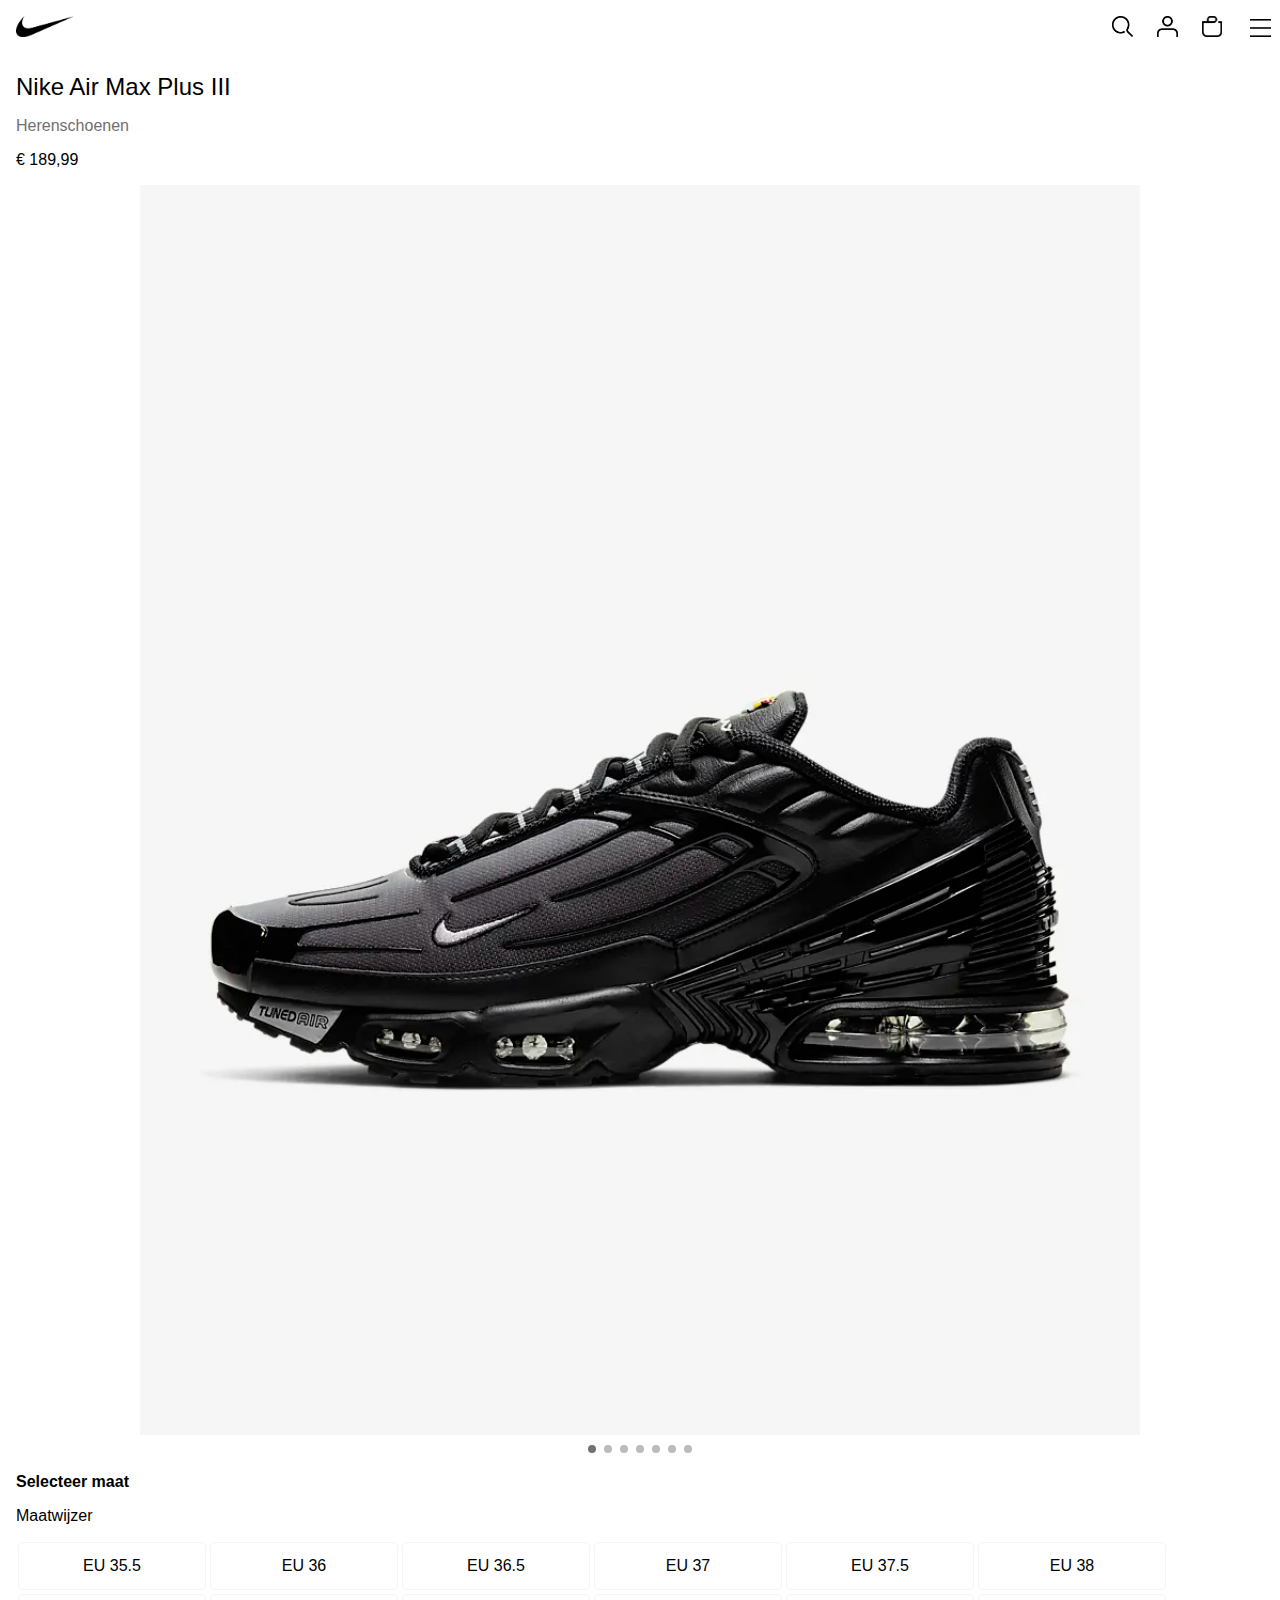
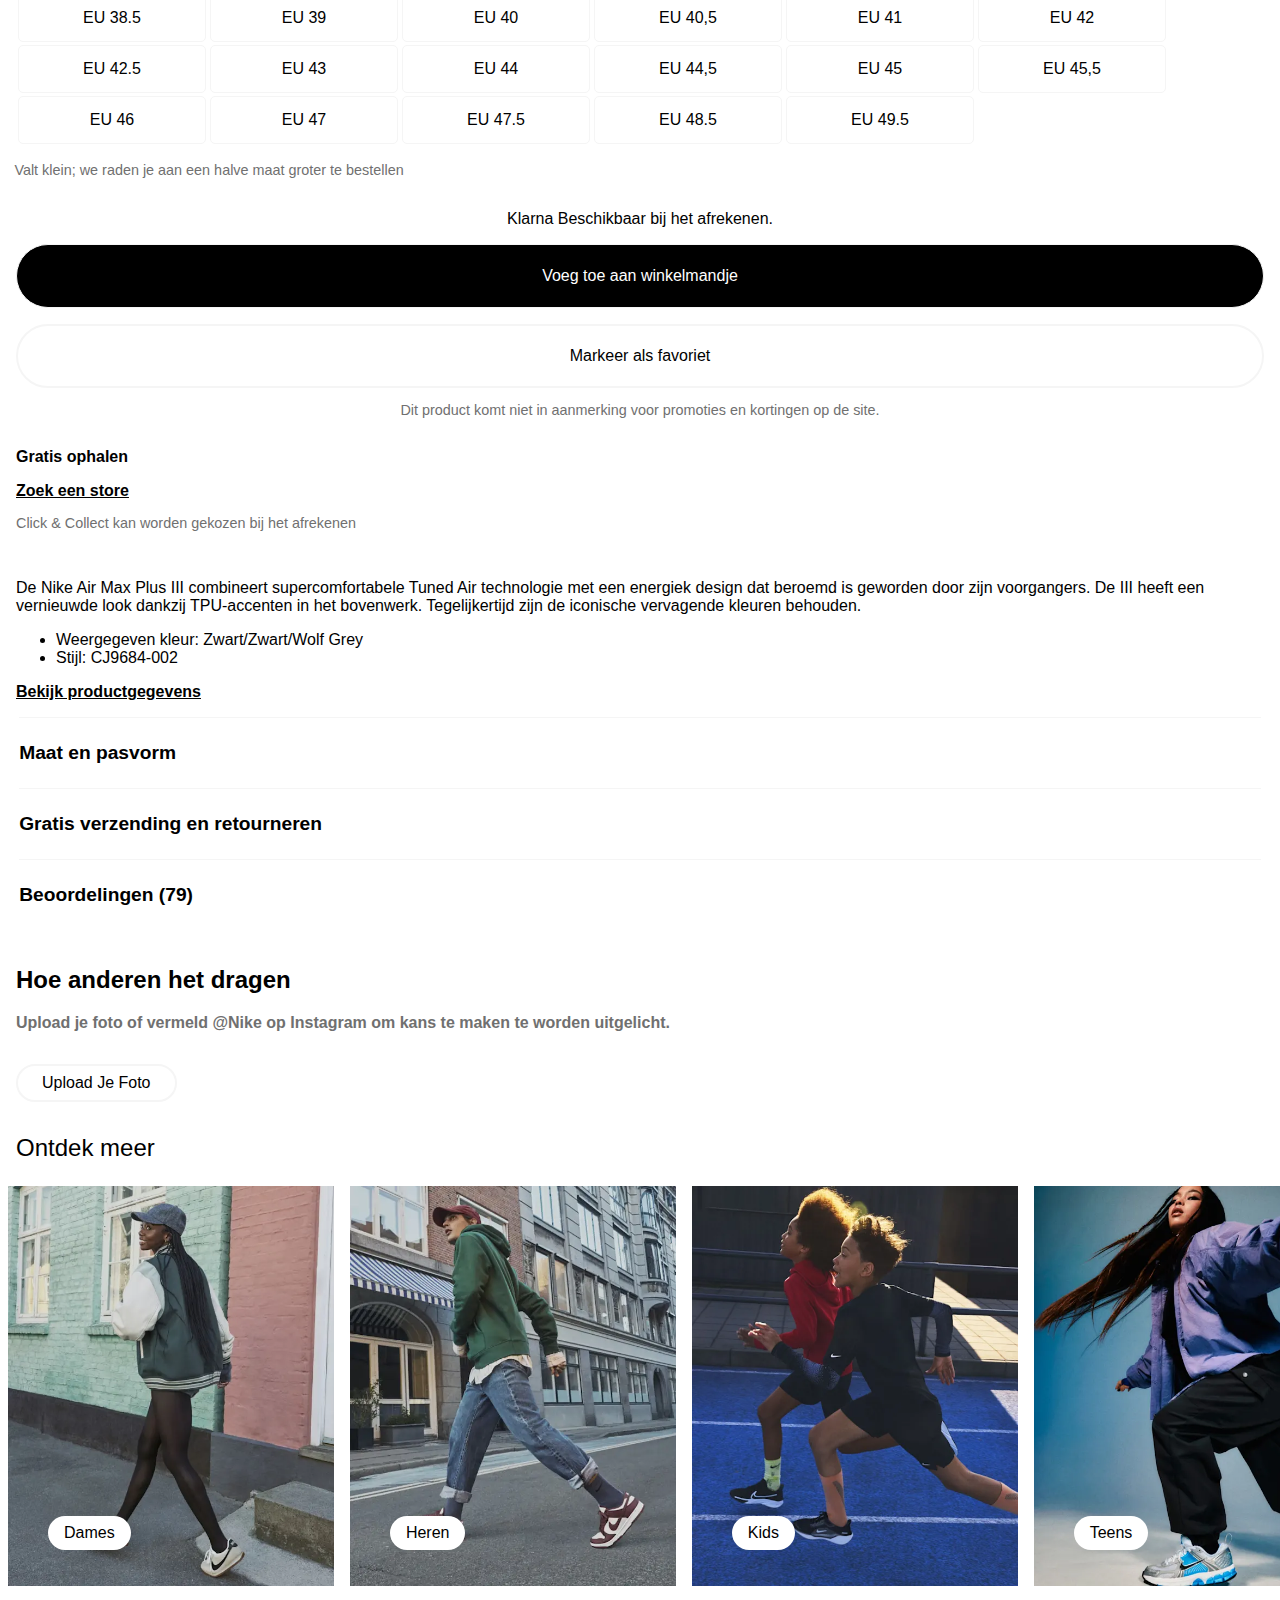
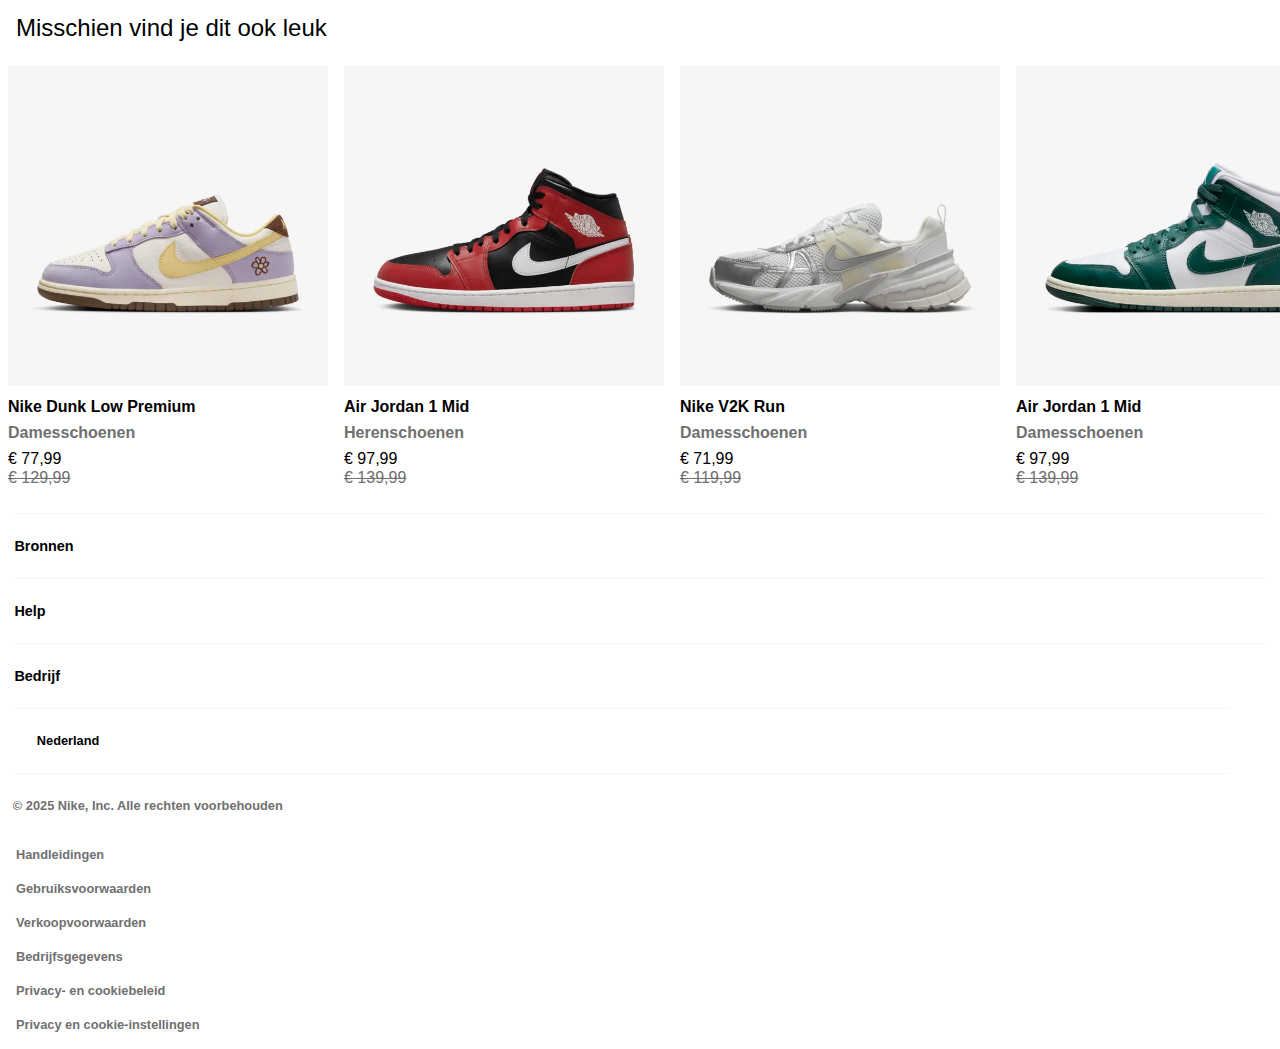
==== productPagina.html @ a40051d8 "Add files via upload" ====
<!DOCTYPE html>
<html lang="nl">
<head>
    <meta charset="UTF-8">
    <meta name="viewport" content="width=device-width, initial-scale=1.0">
    <meta name="description" content="Homepage van de Nike website.">
    <title>Standaard HTML-pagina</title>

    <!-- CSS -->
    <link rel="stylesheet" href="styles/styleProductPagina.css">
</head>
<body>

    <header>
        <a href="#"><img src="images/icons/nike.png" alt="Nike logo"></a>
        
        <ul>
            <a href="#"><img src="images/icons/search.png" alt="Zoeken"></a>
            <a href="#"><img src="images/icons/user.png" alt="Account"></a>
            <a href="#"><img src="images/icons/shopping.png" alt="Winkelmand"></a>
            <button><img src="images/icons/menu.png" alt="Menu" /></button>
        </ul>

    </header>
    
    <main>
    
        <!-- Product -->

    <section>
        <h1>Nike Air Max Plus III</h1>
        <p>Herenschoenen</p>
        <p>€ 189,99</p>
    </section>
    

    <!-- Slideshow container -->
    <div class="slideshow-container">

    <!-- Full-width images with number and caption text -->
    <div class="mySlides fade">
        <img src="images/productpage/productFoto1.png" style="width:100%">
    </div>
  
    <div class="mySlides fade">
        <img src="images/productpage/productFoto2.png" style="width:100%">
    </div>

    <div class="mySlides fade">
        <img src="images/productpage/productFoto3.png" style="width:100%">
    </div>

    <div class="mySlides fade">
        <img src="images/productpage/productFoto4.jpeg" style="width:100%">
    </div>

    <div class="mySlides fade">
        <img src="images/productpage/productFoto5.jpeg" style="width:100%">
    </div>

    <div class="mySlides fade">
        <img src="images/productpage/productFoto6.png" style="width:100%">
    </div>

    <div class="mySlides fade">
        <img src="images/productpage/productFoto7.png" style="width:100%">
    </div>
  
    </div>
  
    <!-- The dots/circles -->
    <div style="text-align:center">
        <span class="dot" onclick="currentSlide(1)"></span>
        <span class="dot" onclick="currentSlide(2)"></span>
        <span class="dot" onclick="currentSlide(3)"></span>
        <span class="dot" onclick="currentSlide(4)"></span>
        <span class="dot" onclick="currentSlide(5)"></span>
        <span class="dot" onclick="currentSlide(6)"></span>
        <span class="dot" onclick="currentSlide(7)"></span>
    </div>

    <!-- Maat selectie -->

    <section>
        <h2>Selecteer maat</h2>
        <a href="#">Maatwijzer</a>        
        <ul>
            <li><button>EU 35.5</button></li>
            <li><button>EU 36</button></li>
            <li><button>EU 36.5</button></li>
            <li><button>EU 37</button></li>
            <li><button>EU 37.5</button></li>
            <li><button>EU 38</button></li>
            <li><button>EU 38.5</button></li>
            <li><button>EU 39</button></li>
            <li><button>EU 40</button></li>
            <li><button>EU 40,5</button></li>
            <li><button>EU 41</button></li>
            <li><button>EU 42</button></li>
            <li><button>EU 42.5</button></li>
            <li><button>EU 43</button></li>
            <li><button>EU 44</button></li>
            <li><button>EU 44,5</button></li>
            <li><button>EU 45</button></li>
            <li><button>EU 45,5</button></li>
            <li><button>EU 46</button></li>
            <li><button>EU 47</button></li>
            <li><button>EU 47.5</button></li>
            <li><button>EU 48.5</button></li>
            <li><button>EU 49.5</button></li>
        </ul>
        <p>Valt klein; we raden je aan een halve maat groter te bestellen</p>
    </section>
    
    <!-- Winkelmand knoppen -->

    <section>
        <p>Klarna Beschikbaar bij het afrekenen.</p>
        <button>Voeg toe aan winkelmandje</button>
        <button>Markeer als favoriet</button>
        <p>Dit product komt niet in aanmerking voor promoties en kortingen op de site.</p>
        <p>Gratis ophalen</p>
        <button>Zoek een store</button>
        <p>Click & Collect kan worden gekozen bij het afrekenen</p>
    </section>

    <!-- Omschrijving -->

    <section>
        <p>
            De Nike Air Max Plus III combineert supercomfortabele Tuned Air technologie 
            met een energiek design dat beroemd is geworden door zijn voorgangers. 
            De III heeft een vernieuwde look dankzij TPU-accenten in het bovenwerk. 
            Tegelijkertijd zijn de iconische vervagende kleuren behouden.
        </p>
        <ul>
            <li>Weergegeven kleur: Zwart/Zwart/Wolf Grey</li>
            <li>Stijl: CJ9684-002</li>
        </ul>
        <button>Bekijk productgegevens</button>
    </section>

    <!-- Extra informatie -->

    <section>
        <details>
            <summary>Maat en pasvorm</summary>
            <ul>
                <li>Valt klein; we raden je aan een halve maat groter te bestellen</li>
                <li><a href="#">Maatwijzer</a></li>
            </ul>
        </details>
        <details>
            <summary>Gratis verzending en retourneren</summary>
            <p>Gratis standaardverzending met je Nike Membership.</p>
            <ul>
                <li>Je kunt je bestelling gratis binnen 30 dagen retourneren <a href="#">(er zijn uitzonderingen van toepassing)</a>.</li>
            </ul>
        </details>
        <details>
            <summary>Beoordelingen (79)</summary>
            <img src="images/icons/star.png" alt="Star rating">
            <ul>
                <li>
                    <h3>Een top product.</h3>
                    <img src="images/icons/star.png" alt="Star rating">
                    <p>GertaR504432930 - 26 dec 2024</p>
                    <p>Geweldig product met een perfecte pasvorm! I love it🥰😍 Ik had een zwart/grijs exemplaar. Heel mooi.</p>
                </li>
                <li>
                    <h3></h3>
                    <img src="images/icons/star.png" alt="Star rating">
                    <p>AnahidK351091137 - 15 dec 2024</p>
                    <p>Väldigt bekväm och skön skor. Storleken stämmer.</p>
                </li>
                <li>
                    <h3>Bellissima</h3>
                    <img src="images/icons/star.png" alt="Star rating">
                    <p>AnahidK351091137 - 15 dec 2024</p>
                    <p>Scapra bellissima e comoda tessuto morbido e robusto consiglio una mezza taglia in più..</p>
                </li>
            </ul>
            <button>Meer beoordelingen</button>
        </details>
    </section>

    <!-- Foto delen / uploaden -->

    <section>
        <h2>Hoe anderen het dragen</h2>
        <p>Upload je foto of vermeld @Nike op Instagram om kans te maken te worden uitgelicht.</p>
        <button>Upload Je Foto</button>
    </section>

    <!-- Maak de look af -->

    <section>
        <h2>Ontdek meer</h2>
        <ul>
            <li>
                <a href="#">
                <img src="images/homepage/ontdekmeerDames.jpg" alt="Shop voor Dameskleding">
                <h3> Dames </h3>
                </a>
            </li>
            <li>
                <a href="#">
                <img src="images/homepage/ontdekmeerHeren.jpg" alt="Shop voor Herenkleding">
                <h3> Heren </h3>
                </a>
            </li>
            <li>
                <a href="#">
                <img src="images/homepage/ontdekmeerKids.jpg" alt="Shop voor Kinderkleding">
                <h3> Kids </h3>
                </a>
            </li>
            <li>
                <a href="#">
                <img src="images/homepage/ontdekmeerTeens.jpg" alt="Shop voor Tienerkleding">
                <h3> Teens </h3>
                </a>
            </li>
        </ul>
    </section>

    <!-- Misschien vind je dit ook leuk -->

    <section>
        <h2>Misschien vind je dit ook leuk</h2>
        <ul>
            <li>
                <a href="#">
                    <img src="images/homepage/kortingNikeDunkLowPremium.png" alt="Nike Dunk Low Premium, Damesschoenen">
                    <h3> Nike Dunk Low Premium </h3>
                    <h4> Damesschoenen </h4>
                    <p>€ 77,99</p>
                    <p>€ 129,99</p>
                </a>
            </li>
            <li>
                <a href="#">
                    <img src="images/homepage/kortingAirJordan1Mid2.png" alt="Air Jordan 1 Mid, Herenschoenen">
                    <h3> Air Jordan 1 Mid </h3>
                    <h4> Herenschoenen </h4>
                    <p>€ 97,99</p>
                    <p>€ 139,99</p>
                </a>
            </li>
            <li>
                <a href="#">
                    <img src="images/homepage/kortingNikeV2Krun.png" alt="Nike V2K Run, Damesschoenen">
                    <h3> Nike V2K Run </h3>
                    <h4> Damesschoenen </h4>
                    <p>€ 71,99</p>
                    <p>€ 119,99</p>
                </a>
            </li>
            <li>
                <a href="#">
                    <img src="images/homepage/kortingAirJordan1Mid.png" alt="Air Jordan 1 Mid, Damesschoenen">
                    <h3> Air Jordan 1 Mid </h3>
                    <h4> Damesschoenen </h4>
                    <p>€ 97,99</p>
                    <p>€ 139,99</p>
                </a>
            </li>
            <li>
                <a href="#">
                    <img src="images/homepage/kortingAirMaxPlusDrift.png" alt="Nike Air Max Plus Drift, Herenschoenen">
                    <h3> Nike Air Max Plus Drift </h3>
                    <h4> Herenschoenen </h4>
                    <p>€ 159,99</p>
                    <p>€ 199,99</p>
                </a>
            </li>
            <li>
                <a href="#">
                    <img src="images/homepage/kortingAirForce107.png" alt="Nike Air Force 1 '07, Herenschoenen">
                    <h3> Nike Air Force 1 '07 </h3>
                    <h4> Herenschoenen </h4>
                    <p>€ 119,99</p>
                </a>
            </li>
            <li>
                <a href="#">
                    <img src="images/homepage/kortingNikeAirMaxPlusUtility.png" alt="Nike Air Max Plus Utility, Herenschoenen">
                    <h3> Nike Air Max Plus Utility </h3>
                    <h4> Herenschoenen </h4>
                    <p>€ 199,99</p>
                </a>
            </li>
            <li>
                <a href="#">
                    <img src="images/homepage/kortingNikeSportswearClassicPuffer.png" alt="Nike Sportswear Classic Puffer, Therma-FIT ruimvallend damesjack met capuchon">
                    <h3> Nike Sportswear Classic Puffer </h3>
                    <h4> Therma-FIT ruimvallend damesjack met capuchon </h4>
                    <p>€ 129,99</p>
                </a>
            </li>
            <li>
                <a href="#">
                    <img src="images/homepage/kortingWindrunnerPrimaLoft.png" alt="Nike Windrunner PrimaLoft®, Storm-FIT Gewatteerd herenjack met capuchon">
                    <h3> Nike Windrunner PrimaLoft® </h3>
                    <h4> Storm-FIT Gewatteerd herenjack met capuchon </h4>
                    <p>€ 229,99</p>
                </a>
            </li>
            <li>
                <a href="#">
                    <img src="images/homepage/kortingAirForce1Shadow.png" alt="Nike Air Force 1 Shadow, Damesschoenen">
                    <h3> Nike Air Force 1 Shadow </h3>
                    <h4> Damesschoenen </h4>
                    <p>€ 129,99</p>
                </a>
            </li>
        </ul>
    </section>












    </main>
    
    <footer>
        <details>
            <summary>Bronnen</summary>
            <ul>
                <li><a href="#">Cadeaubonnen</a></li>
                <li><a href="#">Zakelijke cadeaubonnen</a></li>
                <li><a href="#">Zoek een store</a></li>
                <li><a href="#">Nike Journal</a></li>
                <li><a href="#">Word member</a></li>
                <li><a href="#">Studentenkorting</a></li>
                <li><a href="#">Feedback</a></li>
                <li><a href="#">Promotiecodes</a></li>
            </ul>
        </details>
        <details>
            <summary>Help</summary>
            <ul>
                <li><a href="#">Help</a></li>
                <li><a href="#">Bestelstatus</a></li>
                <li><a href="#">Verzending en levering</a></li>
                <li><a href="#">Retourzendingen</a></li>
                <li><a href="#">Betaalmethodes</a></li>
                <li><a href="#">Contact</a></li>
                <li><a href="#">Reviews</a></li>
                <li><a href="#">Nike promotiecodes hulp</a></li>
            </ul>
        </details>
        <details>
            <summary>Bedrijf</summary>
            <ul>
                <li><a href="#">Over Nike</a></li>
                <li><a href="#">Nieuws</a></li>
                <li><a href="#">Werken bij Nike</a></li>
                <li><a href="#">Investeerders</a></li>
                <li><a href="#">Duurzaamheid</a></li>
                <li><a href="#">Missie</a></li>
                <li><a href="#">Een Kwestie Melden</a></li>
            </ul>
        </details>
        <button>Nederland</button>
        <p>© 2025 Nike, Inc. Alle rechten voorbehouden</p>
        <ul>
            <li><a href="#">Handleidingen</a></li>
            <li><a href="#">Gebruiksvoorwaarden</a></li>
            <li><a href="#">Verkoopvoorwaarden</a></li>
            <li><a href="#">Bedrijfsgegevens</a></li>
            <li><a href="#">Privacy- en cookiebeleid</a></li>
            <li><a href="#">Privacy en cookie-instellingen</a></li>
        </ul>
    </footer>
</body>

<script src="scripts/script.js"></script> 

</html>
---- styles/styleProductPagina.css ----
/* Simpele CSS Remedy */
/* naar een idee van Jen Simmons */
/* github.com/jensimmons/cssremedy */
*, *::after, *::before {
    box-sizing:border-box;
}

/*********************/
/* CUSTOM PROPERTIES */
/*********************/

:root {
    --main-txt-color: #000000;
    --sec-txt-color: #707070;
    --trd-text-color: #9E3501;
    --pic-text-color: #ffffff;

    --main-bg-color: #ffffff;
    --sec-bg-color: #F5F5F5;
    --trd-bg-color: #CACACB;

    --button-bg-color: #000000;
    --button-txt-color: #ffffff;
}

@font-face {
	font-family: titelsFutura;
	src: url(FuturaBoldfont.ttf);
}

body {
    margin: 0;
}

/**********/
/* HEADER */
/**********/

header {
    display: flex;
    align-items: center;
    list-style-type: none;
    background: var(--main-bg-color);
}

header img:first-of-type {
    width: auto; 
    height: 1.3em; 
    object-fit: contain;
    margin-left: 1em; 
}

header img {
    width: auto; 
    height: 1.5em; 
    object-fit: contain;
    margin-right: 0.25em;
}

header > ul {
    margin-left: auto;
}

header button {
    border: none;
    background-color: var(--main-bg-color);
}

/***********/
/* PRODUCT */
/***********/

section:nth-of-type(1) {
    font-family: Helvetica, arial, sans-serif;
}

section:nth-of-type(1) h1 {
	font-size: 1.5rem;
	margin: 1rem;
    font-weight: normal;
    color: var(--main-txt-color);
}

section:nth-of-type(1) p:nth-of-type(1) {
	font-size: 1rem;
	margin: 1rem;
    font-weight: normal;
    color: var(--sec-txt-color);
}

section:nth-of-type(1) p:nth-of-type(2) {
	font-size: 1rem;
	margin: 1rem;
    font-weight: normal;
    color: var(--main-txt-color);
}

/*************/
/* SLIDESHOW */
/*************/

/* Slideshow container */
.slideshow-container {
    max-width: 1000px;
    position: relative;
    margin: auto;
  }
  
  /* Hide the images by default */
  .mySlides {
    display: none;
  }
  
  /* The dots/bullets/indicators */
  .dot {
    cursor: pointer;
    height: .5rem;
    width: .5rem;
    margin: 0 2px;
    background-color: #bbb;
    border-radius: 50%;
    display: inline-block;
    transition: background-color 0.6s ease;
  }
  
  .active, .dot:hover {
    background-color: #717171;
  }
  
  /* Fading animation */
  .fade {
    animation-name: fade;
    animation-duration: 1.5s;
  }
  
  @keyframes fade {
    from {opacity: .4}
    to {opacity: 1}
  }

/***********/
/* PRODUCT */
/***********/

section:nth-of-type(2) {
    font-family: Helvetica, arial, sans-serif;
}

section:nth-of-type(2) h2 {
	font-size: 1rem;
	margin: 1rem;
    font-weight: 580;
    color: var(--main-txt-color);
}

section:nth-of-type(2) a {
	font-size: 1rem;
	margin: 1rem;
    font-weight: normal;
    color: var(--main-txt-color);
    text-decoration: none;
}

section:nth-of-type(2) ul {
    display: flex;
    flex-wrap: wrap;
    justify-content: flex-start;
    list-style: none;
    align-content: stretch;
    padding: 1em;
    margin: 0;

}

section:nth-of-type(2) li {
    width: 15vw;
    display: flex; 
    justify-content: center; 
    align-items: center;
    padding: .1em;
}


section:nth-of-type(2) li button {
    display: flex;
    justify-content: center;
    align-items: center; 
    gap: 0.5rem;

    font-size: 1em; 
    width: 12rem;
    height: 3rem;
    padding: 0;
    background-color: var(--main-bg-color);
    border: 1px solid var(--sec-bg-color);
    border-radius: 5px;
}

section:nth-of-type(2) li button:hover {
    border-color: var(--txt-bg-color);
}

section:nth-of-type(2) p {
    font-size: .9rem;
    margin: 0;
    padding: 0 0 0 1em;
    color: var(--sec-txt-color);
}

/**********************/
/* WINKELMAND KNOPPEN */
/**********************/

section:nth-of-type(3) {
    font-family: Helvetica, arial, sans-serif;
    display: flex;
    flex-direction: column;
    padding: 1em;
}

section:nth-of-type(3) p:nth-of-type(1) {
    font-size: 1em;
    text-align: center; 
}

section:nth-of-type(3) button:nth-of-type(1) {
    font-size: 1em; 
    width: 100%;
    height: 4rem;
    color: var(--main-bg-color);
    background-color: var(--main-txt-color);
    border: 1px solid var(--sec-bg-color);
    border-radius: 100px;
}

section:nth-of-type(3) button:nth-of-type(1):hover {
    background-color: var(--sec-txt-color);
}

section:nth-of-type(3) button:nth-of-type(2) {
    font-size: 1em; 
    width: 100%;
    height: 4rem;
    color: var(--main-txt-color);
    background-color: var(--main-bg-color);
    border: 2px solid var(--sec-bg-color);
    border-radius: 100px;
    margin: 1em 0 0 0;
}

section:nth-of-type(3) button:nth-of-type(2):hover {
    border-color: var(--main-txt-color);
}

section:nth-of-type(3) p:nth-of-type(2) {
    font-size: .9em;
    text-align: center; 
    color: var(--sec-txt-color);
}

section:nth-of-type(3) p:nth-of-type(3) {
    font-size: 1em;
    font-weight: bold;
    color: var(--main-txt-color);
}

section:nth-of-type(3) button:nth-of-type(3) {
    font-size: 1em;
    font-weight: bold;
    background-color: var(--main-bg-color);
    border-width: 0;
    text-align: left;
    padding: 0;
    text-decoration: underline;
}

section:nth-of-type(3) p:nth-of-type(4) {
    font-size: .9em;
    color: var(--sec-txt-color);
    padding: 1em 0 0;
    margin: 0;
}

/****************/
/* OMSCHRIJVING */
/****************/

section:nth-of-type(4) {
    font-family: Helvetica, arial, sans-serif;
    font-size: 1em;
    padding: 1em;
}

section:nth-of-type(4) button {
    font-size: 1em;
    font-weight: bold;
    background-color: var(--main-bg-color);
    border-width: 0;
    text-align: left;
    padding: 0;
    text-decoration: underline;
}

/********************/
/* EXTRA INFORMATIE */
/********************/

section:nth-of-type(5) details:nth-of-type(1) summary,
section:nth-of-type(5) details:nth-of-type(2) summary {
    list-style: none;
    display: flex;
    justify-content: space-between;
    align-items: center;
    padding: 1.5rem 0em;
    margin: 0 1em 0 1em;

    border-width: 1px 0px 0px 0px;
    border-style: solid;
    border-color: var(--sec-bg-color);

    text-decoration: none;
    font-family: Helvetica, arial, sans-serif;
    font-size: 1.2rem;
    color: var(--main-txt-color);
    font-weight: 580;
}

section:nth-of-type(5) details:nth-of-type(1) summary::after,
section:nth-of-type(5) details:nth-of-type(2) summary::after {
    content: '';
    width: 10px;
    height: 10px;
    background: url('https://cdn-icons-png.flaticon.com/512/54/54785.png') no-repeat;
    background-size: cover;
    transition: 0.2s;
}

section:nth-of-type(5) details:nth-of-type(1),
section:nth-of-type(5) details:nth-of-type(2){
    font-family: Helvetica, arial, sans-serif;
    font-size: 1em;
}

section:nth-of-type(5) details:nth-of-type(2) p{
    margin: 1em;
}

section:nth-of-type(5) details:nth-of-type(3) summary {
    list-style: none;
    display: flex;
    justify-content: space-between;
    align-items: center;
    padding: 1.5rem 0em;
    margin: 0 1em 0 1em;

    border-width: 1px 0px 0px 0px;
    border-style: solid;
    border-color: var(--sec-bg-color);

    text-decoration: none;
    font-family: Helvetica, arial, sans-serif;
    font-size: 1.2rem;
    color: var(--main-txt-color);
    font-weight: 580;
}

section:nth-of-type(5) details:nth-of-type(3) summary::after {
    content: '';
    width: 10px;
    height: 10px;
    background: url('https://cdn-icons-png.flaticon.com/512/54/54785.png') no-repeat;
    background-size: cover;
    transition: 0.2s;
}

section:nth-of-type(5) details:nth-of-type(3) img {
    height: 2rem;
}

section:nth-of-type(5) details:nth-of-type(3) ul {
    list-style: none;
    padding: 0 1em;
    font-family: Helvetica, arial, sans-serif;
    margin: 0;
}

section:nth-of-type(5) details:nth-of-type(3) li h3 {
    font-family: Helvetica, arial, sans-serif;
    font-size: 1rem;
    color: var(--main-txt-color);
    font-weight: 580;
    margin: 1em;
}


section:nth-of-type(5) details:nth-of-type(3) li img {
    height: 2rem;
    padding: 0;
}

/**************************/
/* HOE ANDEREN HET DRAGEN */
/**************************/


section:nth-of-type(6) {
    padding: 1em;
}

section:nth-of-type(6) h2 {
    font-family: Helvetica, arial, sans-serif;
    font-size: 1.5rem;
    color: var(--main-txt-color);
    font-weight: 580;
}

section:nth-of-type(6) p {
    font-family: Helvetica, arial, sans-serif;
    font-size: 1rem;
    color: var(--sec-txt-color);
    font-weight: 580;
}

section:nth-of-type(6) button {
    font-size: 1em; 
    color: var(--main-txt-color);
    background-color: var(--main-bg-color);
    border: 2px solid var(--sec-bg-color);
    border-radius: 100px;
    padding: .5em 1.5em .5em;
    margin: 1em 0 0 0;
}

section:nth-of-type(6) button:hover {
    border-color: var(--main-txt-color);
}

/*******************/
/* MAAK DE LOOK AF */
/*******************/

/*************************/
/* ONTDEK MEER CARROUSEL */
/*************************/

section:nth-of-type(7) h2 {
	font-family: Helvetica, arial, sans-serif;
	font-size: 1.5rem;
	margin: 1rem;
    font-weight: normal;
}

section:nth-of-type(7) ul {
    display: flex;
    overflow-x: scroll;
    list-style-type: none;
    padding: 0;
}

section:nth-of-type(7) li {
    position: relative; 
    padding: .5em;
}

section:nth-of-type(7) li a {
    text-decoration: none;
}

section:nth-of-type(7) li img {
    height: 25rem;
}

section:nth-of-type(7) li h3 {
    font-family: Helvetica, arial, sans-serif;
    font-size: 1rem;
    color: var(--main-txt-color);
    font-weight: normal;

    position: absolute; 
    bottom: 2em; 
    left: 3em; 

    background-color: var(--main-bg-color);
    border-radius: 2em;
    padding: 0.5em 1em 0.5em;
}

section:nth-of-type(7) h3:hover {
    background-color: var(--trd-bg-color);
}

/*********************************/
/* MISSCHIEN VIND JE DIT OOK LEUK*/
/*********************************/
section:nth-of-type(8) {
    font-family: Helvetica, arial, sans-serif;
}

section:nth-of-type(8) h2 {
	font-size: 1.5rem;
	margin: 1rem;
    font-weight: normal;
}

section:nth-of-type(8) ul {
    display: flex;
    overflow-x: scroll;
    list-style-type: none;
    padding: 0;
}

section:nth-of-type(8) li {
    padding: .5em;
}

section:nth-of-type(8) li a {
    text-decoration: none;
}

section:nth-of-type(8) img {
    height: 20rem;
}

section:nth-of-type(8) h3 {
	font-size: 1rem;
    color: var(--main-txt-color);
    margin: .5rem 0rem;
}

section:nth-of-type(8) h4 {
	font-size: 1rem;
    color: var(--sec-txt-color);
    margin: .5rem 0rem;
}

section:nth-of-type(8) p:nth-of-type(1) {
	font-size: 1rem;
    color: var(--main-txt-color);
    margin: .1rem 0rem;
}

section:nth-of-type(8) p:nth-of-type(2) {
	font-size: 1rem;
    color: var(--sec-txt-color);
    text-decoration: line-through;
    margin: .1rem 0rem;
}


/**********/
/* FOOTER */
/**********/

footer details summary{
    list-style: none;
    display: flex;
    justify-content: space-between;
    align-items: center;
    padding: 1.5rem 0em;
    margin: 0 1em 0 1em;

    border-width: 1px 0px 0px 0px;
    border-style: solid;
    border-color: var(--sec-bg-color);

    text-decoration: none;
    font-family: Helvetica, arial, sans-serif;
    font-size: .9rem;
    color: var(--main-txt-color);
    font-weight: 580;
}

footer summary::after {
    content: '';
    width: 10px;
    height: 10px;
    background: url('https://cdn-icons-png.flaticon.com/512/54/54785.png') no-repeat;
    background-size: cover;
    transition: 0.2s;
}

footer details ul{
    list-style: none;
    padding: 0 1em 0;
}

footer details li{
    padding: .5em 0em;
}

footer details  a{
    text-decoration: none;
    font-family: Helvetica, arial, sans-serif;
    font-size: .8rem;
    color: var(--sec-txt-color);
    font-weight: 580;
}

/* Taal knop */

footer button {
    text-decoration: none;
    font-family: Helvetica, arial, sans-serif;
    font-size: .8rem;
    color: var(--main-txt-color);
    font-weight: 580;
    text-align: left;

    border-width: 1px 0px 1px 0px;
    border-style: solid;
    border-color: var(--sec-bg-color);
    background: none;
    
    padding: 1.5rem 0em;
    margin: 0 1em 0 1em;

    width: 95vw;

    display: flex;
    justify-content: flex-start;
    align-items: center;

}

footer button::before {
    content: '';
    display: inline-block;
    width: 16px; 
    height: 16px; 
    background: url('https://cdn-icons-png.flaticon.com/512/61/61027.png') no-repeat center center;
    background-size: cover; 
    margin-right: 8px; 
}

footer p {
    font-family: Helvetica, arial, sans-serif;
    font-size: .8rem;
    color: var(--sec-txt-color);
    font-weight: 580;
    text-align: left;

    padding: 1.5rem 0 0 0 ;
    margin: 0 1em 0 1em;
}
footer ul{
    list-style: none;
    padding: 0 0 0;
    margin: 1em;
}
    
footer ul a{
    text-decoration: none;
    font-family: Helvetica, arial, sans-serif;
    font-size: .8rem;
    color: var(--sec-txt-color);
    font-weight: 580;
}

footer ul li {
    padding: 1rem 0 0 0;
}
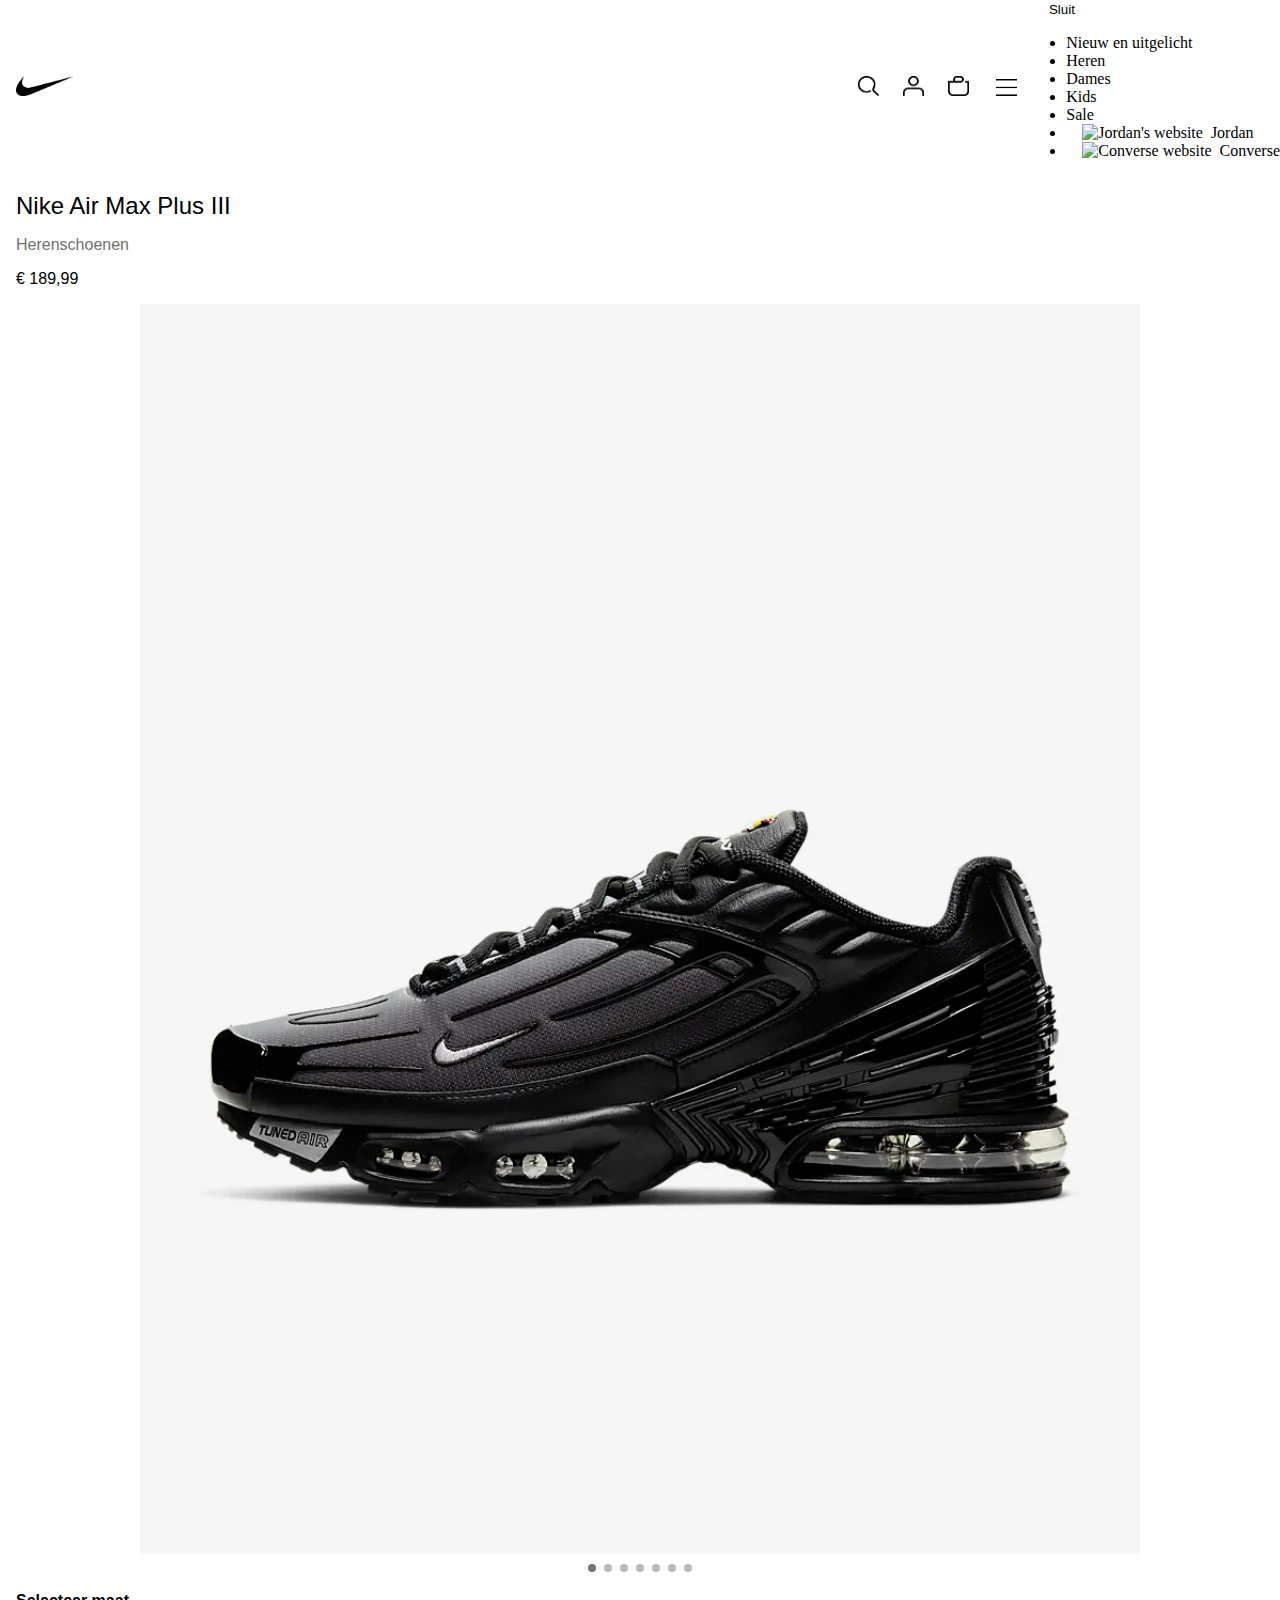
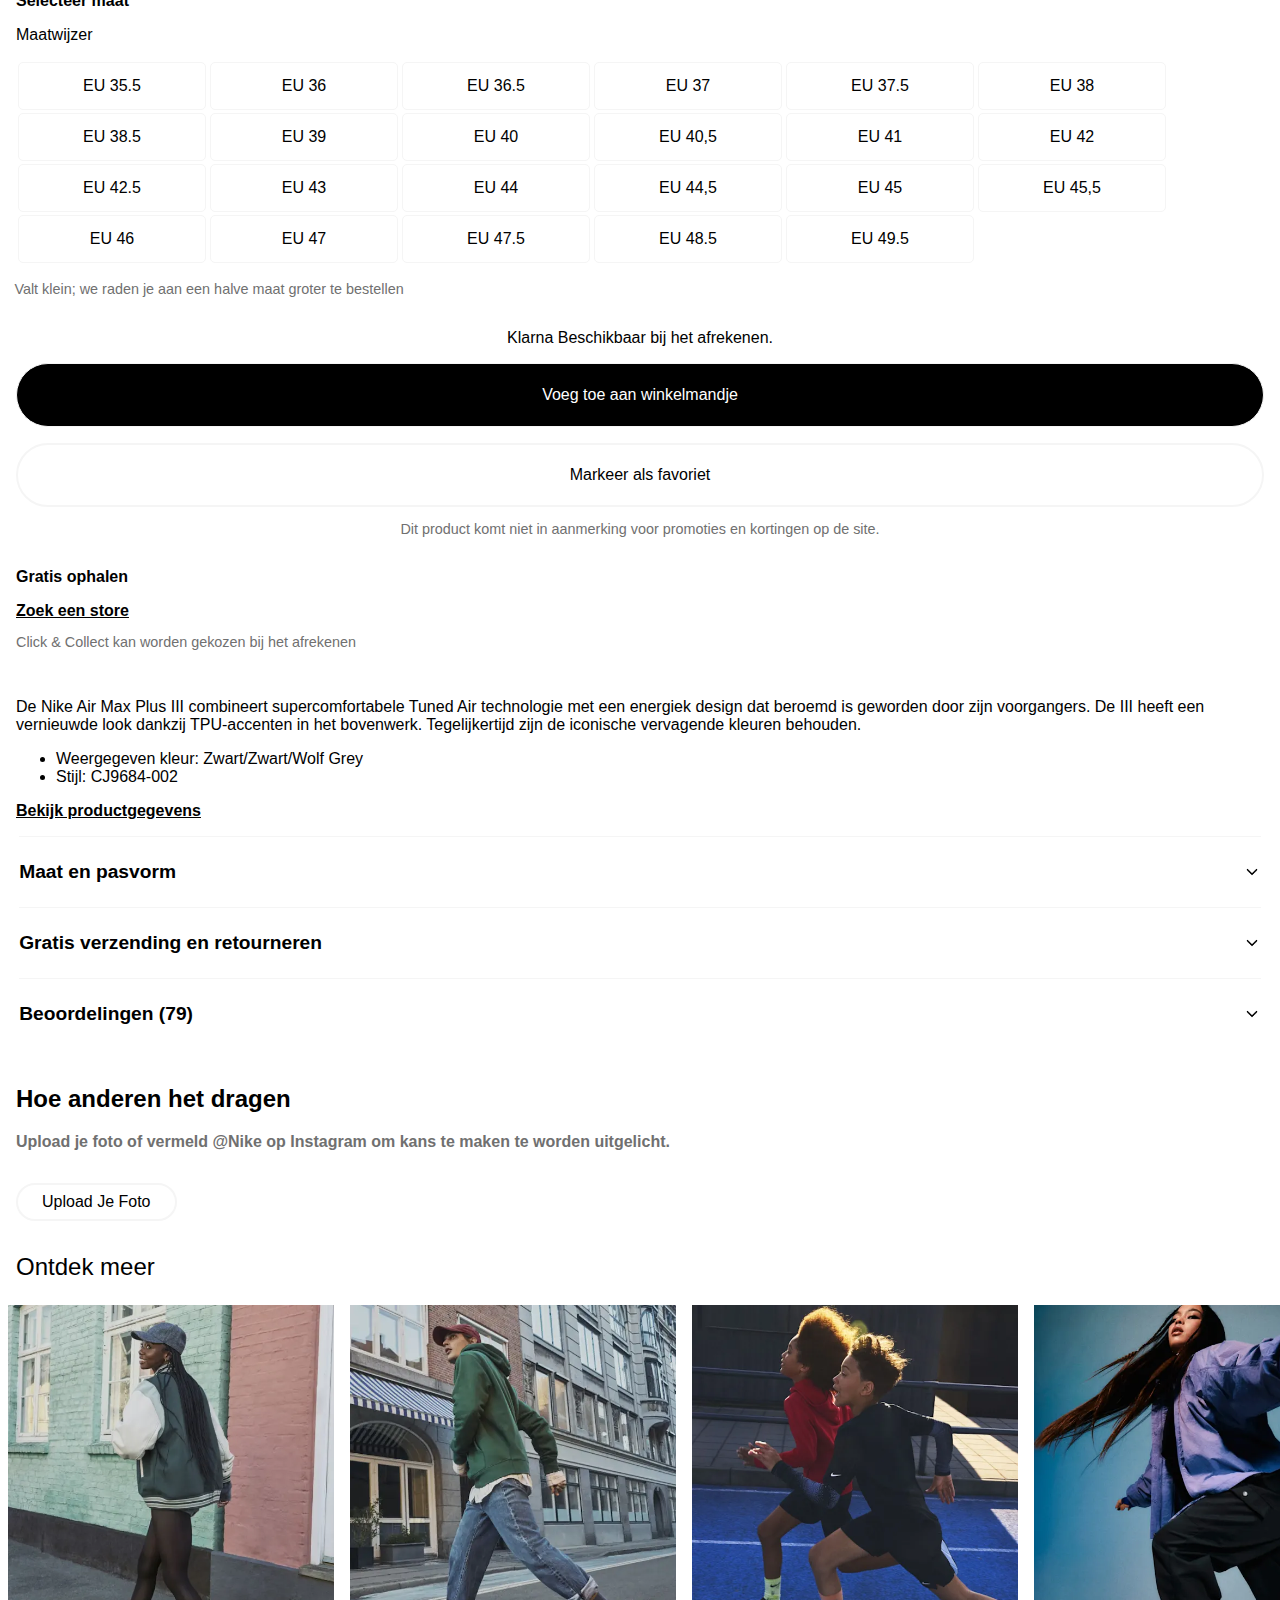
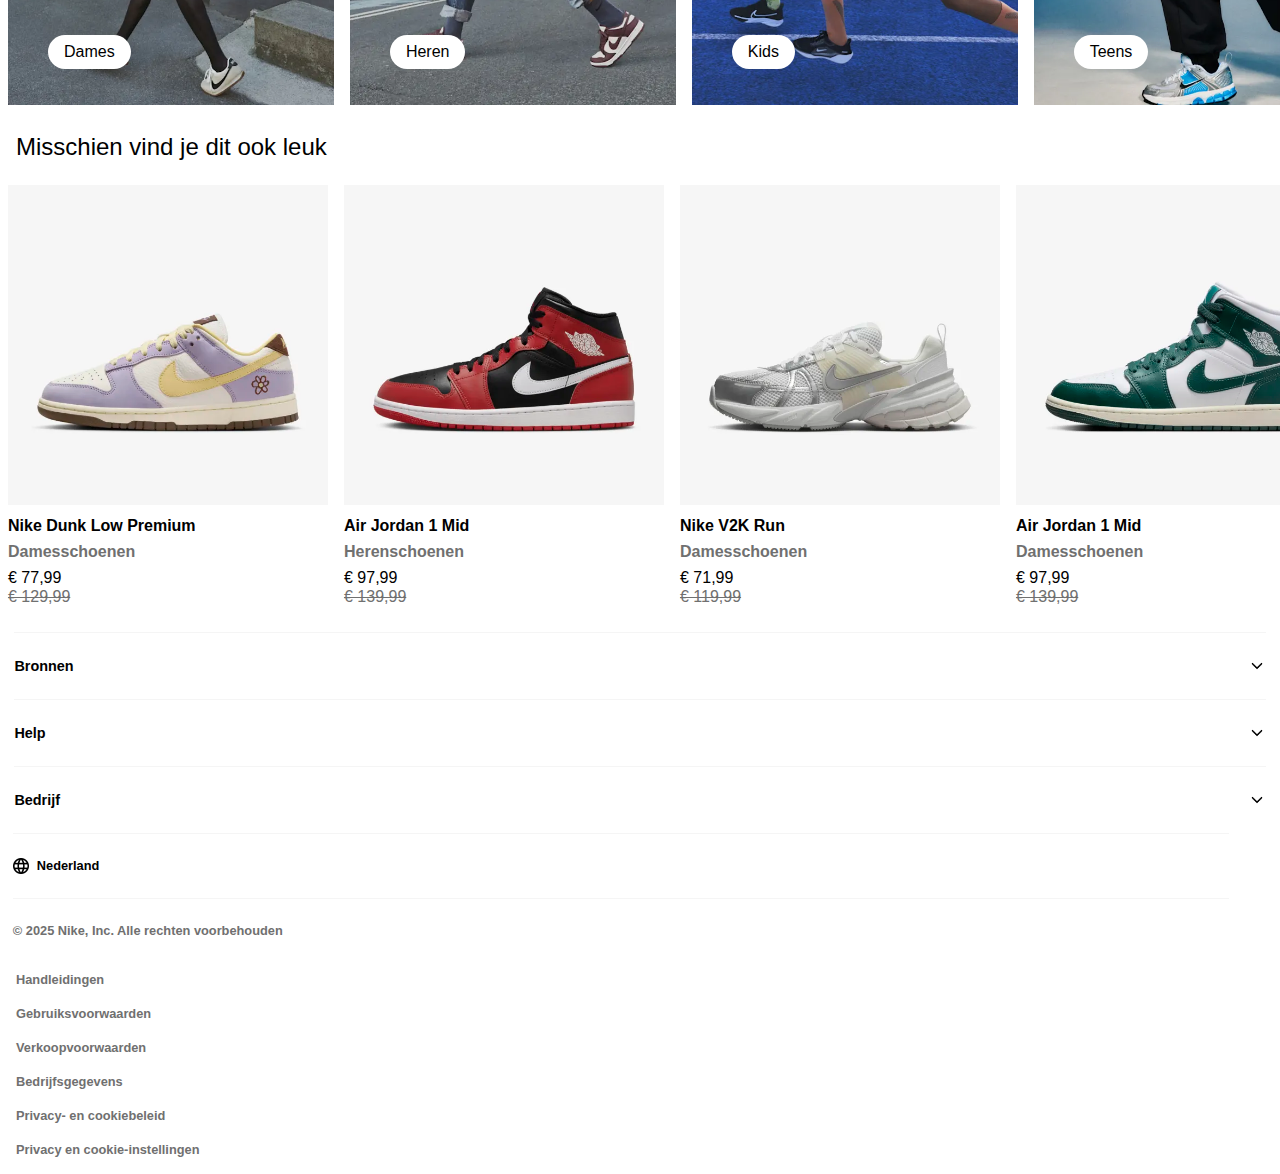
==== commit 929820f5: "Add files via upload" ====
--- a/productPagina.html
+++ b/productPagina.html
@@ -4,11 +4,13 @@
     <meta charset="UTF-8">
     <meta name="viewport" content="width=device-width, initial-scale=1.0">
     <meta name="description" content="Homepage van de Nike website.">
-    <title>Standaard HTML-pagina</title>
+    <title>Product: Nike Air Max Plus III</title>
+    <link rel="icon" type="image/x-icon" href="../FED2425/images/icon.png">
 
     <!-- CSS -->
     <link rel="stylesheet" href="styles/styleProductPagina.css">
 </head>
+
 <body>
 
     <header>
@@ -20,6 +22,25 @@
             <a href="#"><img src="images/icons/shopping.png" alt="Winkelmand"></a>
             <button><img src="images/icons/menu.png" alt="Menu" /></button>
         </ul>
+
+        <!-- Burger Menu -->
+
+        <nav>
+            <!-- de sluit button -->
+            <!-- de button is ook niet relevant voor screenreaders -->
+            <button aria-hidden="true"><img src="...." alt="" />Sluit</button>
+            
+            <ul>
+              <li><a href="#"></a> Nieuw en uitgelicht</a></li>
+              <li><a href="#"></a> Heren</a></li>
+              <li><a href="#"></a> Dames</a></li>
+              <li><a href="#"></a> Kids</a></li>
+              <li><a href="#"></a> Sale</a></li>
+              <li><img src="../FED2425/images/icons/jumpman.png" alt="Jordan's website"><a href="#"></a> Jordan</a></li>
+              <li><img src="../FED2425/images/icons/converse.png" alt="Converse website"><a href="#"></a> Converse</a></li>
+            </ul>
+        </nav>        
+
 
     </header>
     
--- a/styles/styleProductPagina.css
+++ b/styles/styleProductPagina.css
@@ -272,6 +272,7 @@
     text-align: left;
     padding: 0;
     text-decoration: underline;
+    cursor: pointer;
 }
 
 section:nth-of-type(3) p:nth-of-type(4) {
@@ -299,6 +300,7 @@
     text-align: left;
     padding: 0;
     text-decoration: underline;
+    cursor: pointer;
 }
 
 /********************/
@@ -328,13 +330,20 @@
 section:nth-of-type(5) details:nth-of-type(1) summary::after,
 section:nth-of-type(5) details:nth-of-type(2) summary::after {
     content: '';
-    width: 10px;
-    height: 10px;
-    background: url('https://cdn-icons-png.flaticon.com/512/54/54785.png') no-repeat;
+    width: 18px;
+    height: 18px;
+    background: url('../images/icons/down.png') no-repeat;
     background-size: cover;
     transition: 0.2s;
 }
 
+section:nth-of-type(5) details[open]:nth-of-type(1) > summary::after,
+section:nth-of-type(5) details[open]:nth-of-type(2) > summary::after,
+section:nth-of-type(5) details[open]:nth-of-type(3) > summary::after
+{
+  transform: rotate(180deg);
+}
+
 section:nth-of-type(5) details:nth-of-type(1),
 section:nth-of-type(5) details:nth-of-type(2){
     font-family: Helvetica, arial, sans-serif;
@@ -344,6 +353,19 @@
 section:nth-of-type(5) details:nth-of-type(2) p{
     margin: 1em;
 }
+
+section:nth-of-type(5) details:nth-of-type(1) a,
+section:nth-of-type(5) details:nth-of-type(2) a{
+    color: var(--main-txt-color);
+    text-decoration: none;
+    font-weight: bold;
+}
+
+section:nth-of-type(5) details:nth-of-type(2) p{
+    margin: 1em;
+}
+
+/* REVIEWS */
 
 section:nth-of-type(5) details:nth-of-type(3) summary {
     list-style: none;
@@ -366,15 +388,16 @@
 
 section:nth-of-type(5) details:nth-of-type(3) summary::after {
     content: '';
-    width: 10px;
-    height: 10px;
-    background: url('https://cdn-icons-png.flaticon.com/512/54/54785.png') no-repeat;
+    width: 18px;
+    height: 18px;
+    background: url('../images/icons/down.png') no-repeat;
     background-size: cover;
     transition: 0.2s;
 }
 
-section:nth-of-type(5) details:nth-of-type(3) img {
-    height: 2rem;
+section:nth-of-type(5) details:nth-of-type(3) > img:first-of-type {
+    height: 1.5rem;
+    margin: 1em;
 }
 
 section:nth-of-type(5) details:nth-of-type(3) ul {
@@ -384,19 +407,49 @@
     margin: 0;
 }
 
+section:nth-of-type(5) details:nth-of-type(3) li {
+    display: flex;
+    flex-wrap: wrap;
+    align-items: center;
+    justify-content: space-between;
+
+}
+
 section:nth-of-type(5) details:nth-of-type(3) li h3 {
     font-family: Helvetica, arial, sans-serif;
     font-size: 1rem;
     color: var(--main-txt-color);
     font-weight: 580;
-    margin: 1em;
-}
-
+    width: 100vw;
+}
 
 section:nth-of-type(5) details:nth-of-type(3) li img {
-    height: 2rem;
     padding: 0;
-}
+    height: 1.5rem;
+}
+
+section:nth-of-type(5) details:nth-of-type(3) li p:nth-of-type(1) {
+    font-size: .9rem;
+    color: var(--sec-txt-color);
+}
+
+section:nth-of-type(5) details:nth-of-type(3) li p:nth-of-type(2) {
+    font-size: 1em;
+    color: var(--sec-txt-color);
+}
+
+section:nth-of-type(5) details:nth-of-type(3) button {
+    font-size: 1em;
+    font-weight: bold;
+    background-color: var(--main-bg-color);
+    border-width: 0;
+    text-align: left;
+    padding: 1em;
+    text-decoration: underline;
+    cursor: pointer;
+}
+
+
 
 /**************************/
 /* HOE ANDEREN HET DRAGEN */
@@ -439,10 +492,6 @@
 /* MAAK DE LOOK AF */
 /*******************/
 
-/*************************/
-/* ONTDEK MEER CARROUSEL */
-/*************************/
-
 section:nth-of-type(7) h2 {
 	font-family: Helvetica, arial, sans-serif;
 	font-size: 1.5rem;
@@ -572,11 +621,15 @@
 
 footer summary::after {
     content: '';
-    width: 10px;
-    height: 10px;
-    background: url('https://cdn-icons-png.flaticon.com/512/54/54785.png') no-repeat;
+    width: 18px;
+    height: 18px;
+    background: url('../images/icons/down.png') no-repeat;
     background-size: cover;
     transition: 0.2s;
+}
+
+footer details[open] > summary::after {
+  transform: rotate(180deg);
 }
 
 footer details ul{
@@ -627,7 +680,7 @@
     display: inline-block;
     width: 16px; 
     height: 16px; 
-    background: url('https://cdn-icons-png.flaticon.com/512/61/61027.png') no-repeat center center;
+    background: url('../images/icons/globe.png') no-repeat center center;
     background-size: cover; 
     margin-right: 8px; 
 }
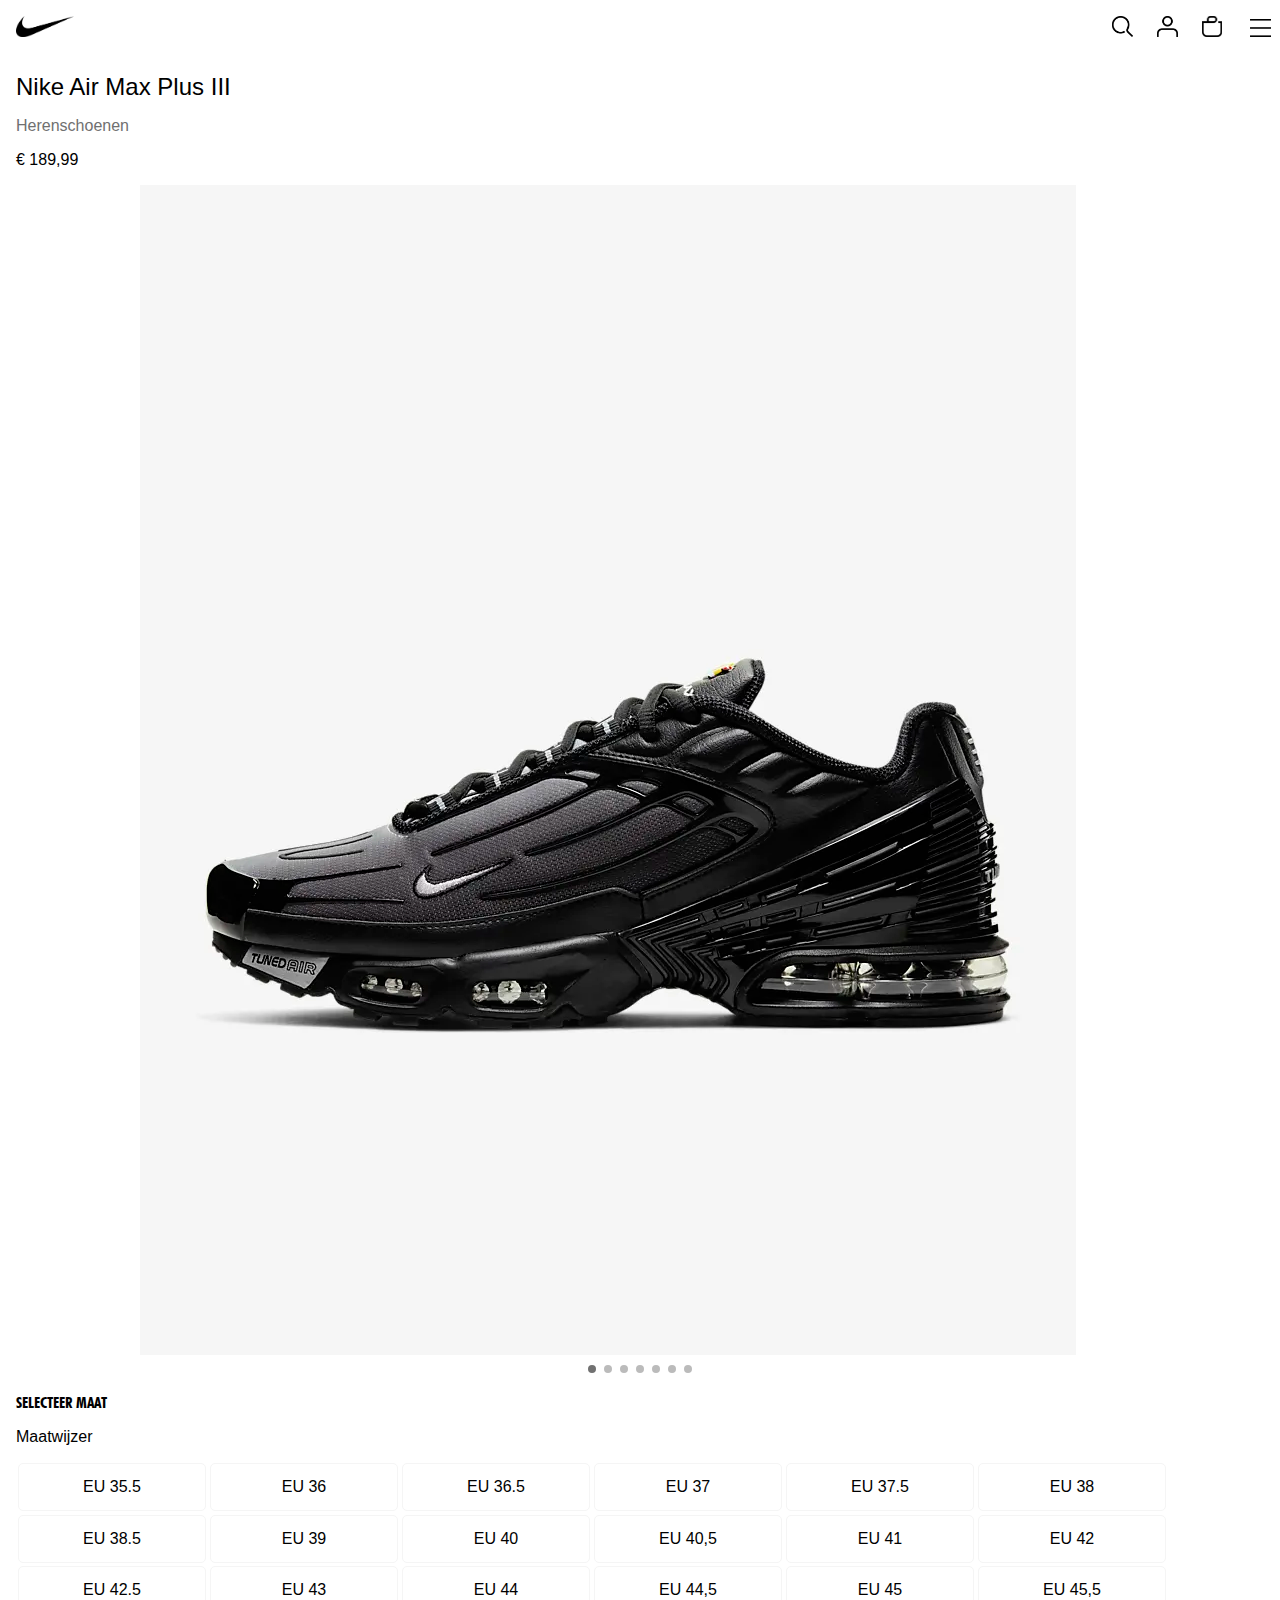
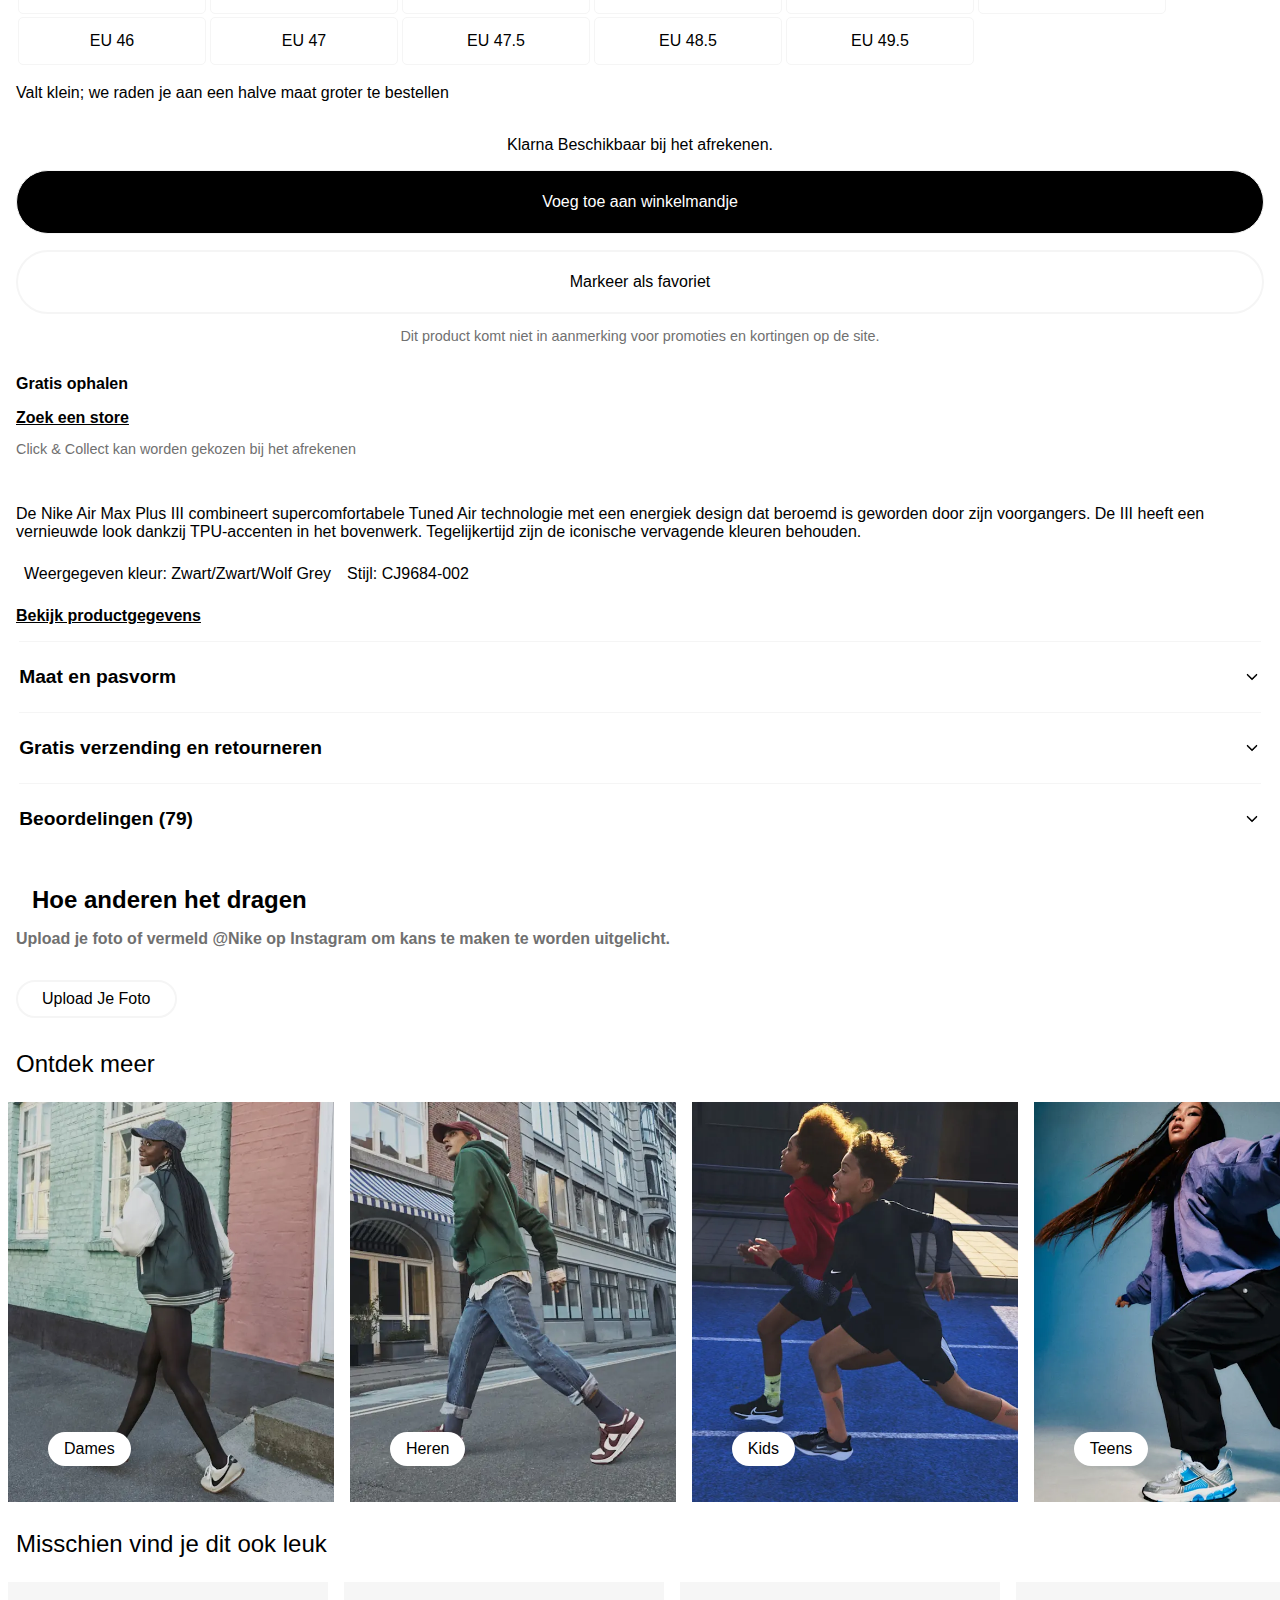
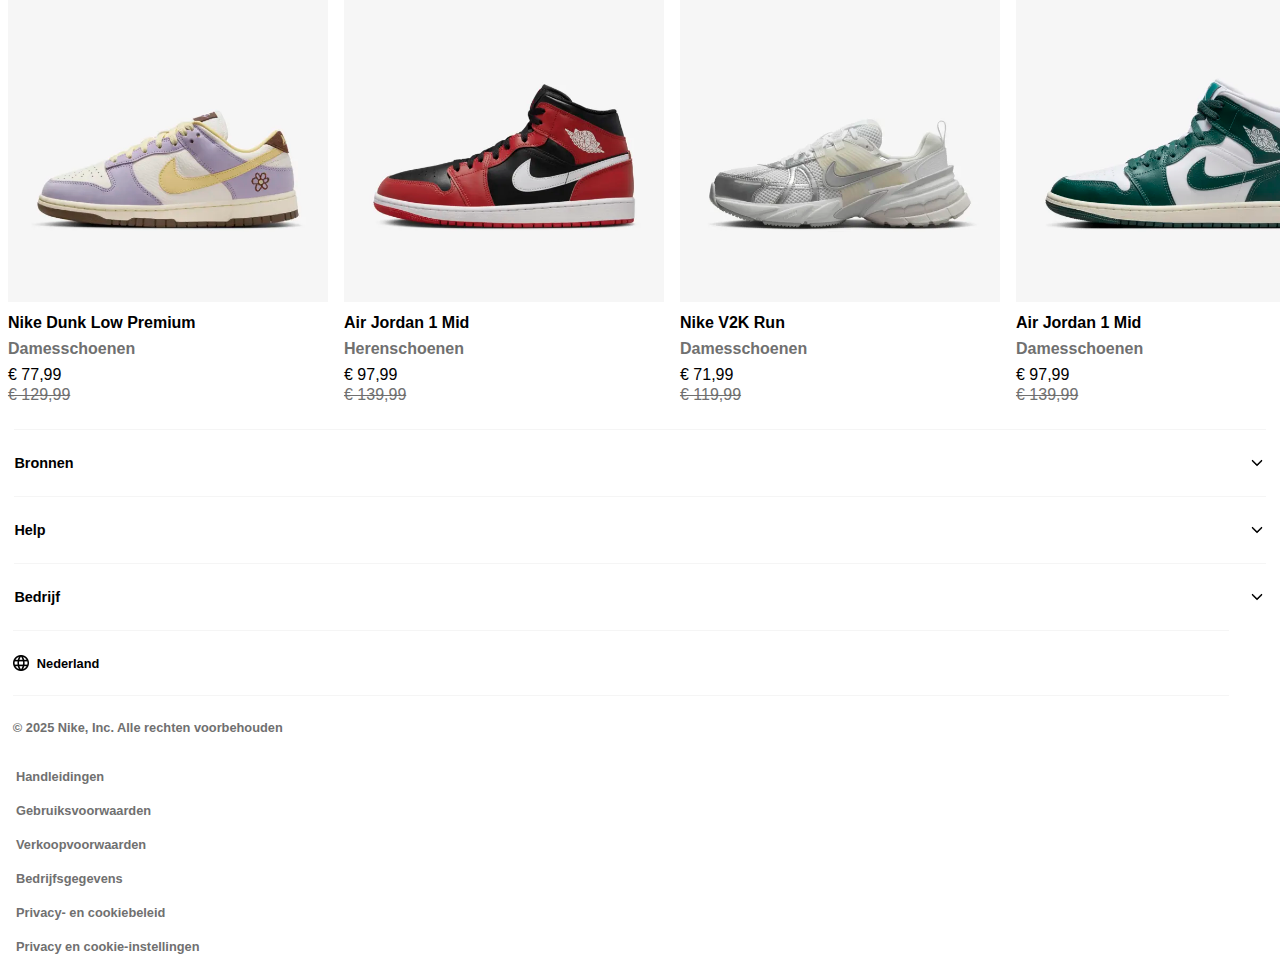
==== commit 51118046: "Add files via upload" ====
--- a/productPagina.html
+++ b/productPagina.html
@@ -8,7 +8,11 @@
     <link rel="icon" type="image/x-icon" href="../FED2425/images/icon.png">
 
     <!-- CSS -->
+
+    <!-- Generieke stylesheet met alles van beide, en dan aparte per pagina -->
+    <link rel="stylesheet" href="styles/style.css">
     <link rel="stylesheet" href="styles/styleProductPagina.css">
+    
 </head>
 
 <body>
@@ -59,8 +63,10 @@
     <div class="slideshow-container">
 
     <!-- Full-width images with number and caption text -->
-    <div class="mySlides fade">
-        <img src="images/productpage/productFoto1.png" style="width:100%">
+
+    <!-- maak hier een ul li van in plaats van divjes-->
+    <div class="mySlides fade">
+        <img src="images/productpage/productFoto1.png">
     </div>
   
     <div class="mySlides fade">
@@ -90,6 +96,7 @@
     </div>
   
     <!-- The dots/circles -->
+    <!-- onclicks naar eventlisteners in javascript dus uit html -->
     <div style="text-align:center">
         <span class="dot" onclick="currentSlide(1)"></span>
         <span class="dot" onclick="currentSlide(2)"></span>
@@ -105,6 +112,7 @@
     <section>
         <h2>Selecteer maat</h2>
         <a href="#">Maatwijzer</a>        
+        <!-- form met buttons, input met submits-->
         <ul>
             <li><button>EU 35.5</button></li>
             <li><button>EU 36</button></li>
--- a/styles/style.css
+++ b/styles/style.css
@@ -0,0 +1,708 @@
+/* Simpele CSS Remedy */
+/* naar een idee van Jen Simmons */
+/* github.com/jensimmons/cssremedy */
+*, *::after, *::before {
+    box-sizing:border-box;
+}
+
+/*********************/
+/* CUSTOM PROPERTIES */
+/*********************/
+
+:root {
+
+    color-scheme:light dark;
+
+    --main-txt-color: light-dark(#000000, #ffffff);
+    --sec-txt-color: light-dark(#707070, #B0B0B0);
+    --trd-text-color: light-dark(#9E3501, #FFA500);
+    --pic-text-color: light-dark(#ffffff, #ffffff);
+
+    --main-bg-color: light-dark(#ffffff, #000000);
+    --sec-bg-color: light-dark(#F5F5F5, #1A1A1A);
+    --trd-bg-color: light-dark(#CACACB, #2D2D2E);
+
+    --button-bg-color: light-dark(#000000,#ffffff);
+    --button-txt-color: light-dark(#ffffff,#000000);
+}
+
+@font-face {
+	font-family: titelsFutura;
+	src: url(FuturaBoldfont.ttf);
+}
+
+body {
+    margin: 0;
+}
+
+/*******************/
+/* LIGHT/DARK MODE */
+/*******************/
+
+/* Auto Mode */
+:root:has([value="auto"]:checked) {
+    color-scheme: light dark;
+}
+
+@media (prefers-color-scheme: dark) {
+    :root:has([value="auto"]:checked) header > a > img {
+        content: url(../images/icons/darkMode/NikeDark.png);
+    }
+
+    :root:has([value="auto"]:checked) header > ul > a:nth-of-type(1) > img {
+        content: url(../images/icons/darkMode/searchDark.png);
+    }
+
+    :root:has([value="auto"]:checked) header > ul > a:nth-of-type(2) > img {
+        content: url(../images/icons/darkMode/userDark.png);
+    }
+
+    :root:has([value="auto"]:checked) header > ul > a:nth-of-type(3) > img {
+        content: url(../images/icons/darkMode/shoppingDark.png);
+    }
+
+    :root:has([value="auto"]:checked) header > ul > button > img {
+        content: url(../images/icons/darkMode/menuDark.png);
+    }
+
+    :root:has([value="auto"]:checked) footer button::before {
+        background-image: url(../images/icons/darkMode/globeDark.png);
+    }
+
+    :root:has([value="auto"]:checked) footer form legend::before {
+        background-image: url(../images/icons/darkMode/light.png);
+    }
+
+}
+
+/* Light Mode */
+:root:has([value="light"]:checked) {
+    color-scheme: light;
+}
+
+:root:has([value="light"]:checked) header > a > img {
+    content: url(../images/icons/Nike.png);
+}
+
+:root:has([value="light"]:checked) header > ul > a:nth-of-type(1) > img {
+    content: url(../images/icons/search.png);
+}
+
+:root:has([value="light"]:checked) header > ul > a:nth-of-type(2) > img {
+    content: url(../images/icons/user.png);
+}
+
+:root:has([value="light"]:checked) header > ul > a:nth-of-type(3) > img {
+    content: url(../images/icons/shopping.png);
+}
+
+:root:has([value="light"]:checked) header > ul > button > img {
+    content: url(../images/icons/menu.png);
+}
+
+:root:has([value="light"]:checked) footer button::before {
+    background-image: url(../images/icons/globe.png);
+}
+
+:root:has([value="light"]:checked) footer form legend::before {
+    background-image: url(../images/icons/dark.png);
+}
+
+
+/* Dark Mode */
+:root:has([value="dark"]:checked) {
+    color-scheme: dark;
+}
+
+:root:has([value="dark"]:checked) header > a > img {
+    content: url(../images/icons/darkMode/NikeDark.png);
+}
+
+:root:has([value="dark"]:checked) header > ul > a:nth-of-type(1) > img {
+    content: url(../images/icons/darkMode/searchDark.png);
+}
+
+:root:has([value="dark"]:checked) header > ul > a:nth-of-type(2) > img {
+    content: url(../images/icons/darkMode/userDark.png);
+}
+
+:root:has([value="dark"]:checked) header > ul > a:nth-of-type(3) > img {
+    content: url(../images/icons/darkMode/shoppingDark.png);
+}
+
+:root:has([value="dark"]:checked) header > ul > button > img {
+    content: url(../images/icons/darkMode/menuDark.png);
+}
+
+:root:has([value="dark"]:checked) footer button::before {
+    background-image: url(../images/icons/darkMode/globeDark.png);
+}
+
+:root:has([value="dark"]:checked) footer form legend::before {
+    background-image: url(../images/icons/darkMode/light.png);
+}
+
+/**********/
+/* HEADER */
+/**********/
+
+
+header h1 {
+    display: none;
+}
+
+header {
+    display: flex;
+    align-items: center;
+    list-style-type: none;
+    background: var(--main-bg-color);
+}
+
+header img:first-of-type {
+    width: auto; 
+    height: 1.3em; 
+    object-fit: contain;
+    margin-left: 1em; 
+}
+
+header img {
+    width: auto; 
+    height: 1.5em; 
+    object-fit: contain;
+    margin-right: 0.25em;
+}
+
+header > ul {
+    margin-left: auto;
+}
+
+header button {
+    border: none;
+    background-color: var(--main-bg-color);
+}
+
+/**********/
+/* BANNER */
+/**********/
+
+section:nth-of-type(1) article:nth-of-type(1) {
+	display: flex;
+	flex-direction: column;
+	position: relative;
+    height: 35rem; 
+    overflow: hidden;
+}
+
+section:nth-of-type(1) article:nth-of-type(1) img {
+	height: 35rem;
+	width: auto;
+	position: absolute;
+    top: 50%;
+    left: 50%;
+    transform: translate(-50%, -50%);
+
+}
+
+/***********************/
+/* BANNER ONDERSCHRIFT */
+/***********************/
+
+section:nth-of-type(1) article:nth-of-type(2) {
+	display: flex;
+    flex-wrap: wrap;
+    justify-content: center;
+    text-align: center;
+}
+
+section:nth-of-type(1) article:nth-of-type(2) h2 {
+	font-family: titelsFutura;
+	text-transform: uppercase;
+	font-size: 3rem;
+    color: var(--main-txt-color);
+	margin: 1rem;
+}
+
+section:nth-of-type(1) article:nth-of-type(2) p {
+	font-family: Helvetica, arial, sans-serif;
+	font-size: 1rem;
+    color: var(--main-txt-color);
+    padding: 1rem;
+	margin: 0;
+}
+
+section:nth-of-type(1) article:nth-of-type(2) a {
+    background-color: var(--button-bg-color);
+    color: var(--button-txt-color);
+    font-family: Helvetica, arial, sans-serif;
+    text-decoration: none;
+
+
+    padding: .7rem;
+    border-radius: 3rem;
+    margin: .5rem;
+}
+
+/*********************/
+/* KORTING CARROUSEL */
+/*********************/
+
+section:nth-of-type(2) h2 {
+	font-family: titelsFutura;
+	text-transform: uppercase;
+	font-size: 1.5rem;
+	margin: 1rem;
+}
+
+section:nth-of-type(2) ul {
+    display: flex;
+    overflow-x: scroll;
+    list-style-type: none;
+    padding: 0;
+}
+
+section:nth-of-type(2) li {
+    padding: .5em;
+}
+
+section:nth-of-type(2) li a {
+    text-decoration: none;
+}
+
+section:nth-of-type(2) img {
+    height: 20rem;
+}
+
+section:nth-of-type(2) h3 {
+    font-family: Helvetica, arial, sans-serif;
+	font-size: 1rem;
+    color: var(--main-txt-color);
+    margin: .5rem 0rem;
+}
+
+section:nth-of-type(2) h4 {
+    font-family: Helvetica, arial, sans-serif;
+	font-size: 1rem;
+    color: var(--sec-txt-color);
+    margin: .5rem 0rem;
+}
+
+section:nth-of-type(2) p:nth-of-type(1) {
+    font-family: Helvetica, arial, sans-serif;
+	font-size: 1rem;
+    color: var(--main-txt-color);
+    margin: .1rem 0rem;
+}
+
+section:nth-of-type(2) p:nth-of-type(2) {
+    font-family: Helvetica, arial, sans-serif;
+	font-size: 1rem;
+    color: var(--sec-txt-color);
+    text-decoration: line-through;
+    margin: .1rem 0rem;
+
+}
+
+/*********************/
+/* NET UIT CARROUSEL */
+/*********************/
+
+section:nth-of-type(3) h2 {
+	font-family: Helvetica, arial, sans-serif;
+	font-size: 1.5rem;
+	margin: 1rem;
+    font-weight: normal;
+}
+
+section:nth-of-type(3) ul {
+    display: flex;
+    overflow-x: scroll;
+    list-style-type: none;
+    padding: 0;
+}
+
+section:nth-of-type(3) li {
+    padding: .5em;
+}
+
+section:nth-of-type(3) li a {
+    text-decoration: none;
+}
+
+section:nth-of-type(3) img {
+    height: 30rem;
+}
+
+section:nth-of-type(3) h3 {
+    font-family: Helvetica, arial, sans-serif;
+	font-size: 1.2rem;
+    color: var(--main-txt-color);
+    margin: .5rem 0rem;
+    font-weight: normal;
+}
+
+/******************************/
+/* SHOP ONZE ICONEN CARROUSEL */
+/******************************/
+
+section:nth-of-type(4) h2 {
+	font-family: Helvetica, arial, sans-serif;
+	font-size: 1.5rem;
+	margin: 1rem;
+    font-weight: normal;
+}
+
+section:nth-of-type(4) ul {
+    display: flex;
+    overflow-x: scroll;
+    list-style-type: none;
+    padding: 0;
+}
+
+section:nth-of-type(4) li {
+    position: relative; 
+    padding: .5em;
+}
+
+section:nth-of-type(4) li a {
+    text-decoration: none;
+}
+
+section:nth-of-type(4) li img {
+    height: 19.5rem;
+}
+
+section:nth-of-type(4) li h3 {
+    font-family: Helvetica, arial, sans-serif;
+    font-size: 1rem;
+    color: var(--main-txt-color);
+    font-weight: normal;
+
+    position: absolute; 
+    bottom: 2em; 
+    left: 3em; 
+
+    background-color: var(--main-bg-color);
+    border-radius: 2em;
+    padding: 0.5em 1em 0.5em;
+}
+
+section:nth-of-type(4) h3:hover {
+    background-color: var(--trd-bg-color);
+}
+
+/*************************/
+/* ONTDEK MEER CARROUSEL */
+/*************************/
+
+section:nth-of-type(5) h2 {
+	font-family: Helvetica, arial, sans-serif;
+	font-size: 1.5rem;
+	margin: 1rem;
+    font-weight: normal;
+}
+
+section:nth-of-type(5) ul {
+    display: flex;
+    overflow-x: scroll;
+    list-style-type: none;
+    padding: 0;
+}
+
+section:nth-of-type(5) li {
+    position: relative; 
+    padding: .5em;
+}
+
+section:nth-of-type(5) li a {
+    text-decoration: none;
+}
+
+section:nth-of-type(5) li img {
+    height: 25rem;
+}
+
+section:nth-of-type(5) li h3 {
+    font-family: Helvetica, arial, sans-serif;
+    font-size: 1rem;
+    color: var(--main-txt-color);
+    font-weight: normal;
+
+    position: absolute; 
+    bottom: 2em; 
+    left: 3em; 
+
+    background-color: var(--main-bg-color);
+    border-radius: 2em;
+    padding: 0.5em 1em 0.5em;
+}
+
+section:nth-of-type(5) h3:hover {
+    background-color: var(--trd-bg-color);
+}
+
+/*****************************/
+/* NIKE MEMBERSHIP CARROUSEL */
+/*****************************/
+
+section:nth-of-type(6) h2 {
+	font-family: Helvetica, arial, sans-serif;
+	font-size: 1.5rem;
+	margin: 1rem;
+    font-weight: normal;
+}
+
+section:nth-of-type(6) ul {
+    display: flex;
+    overflow-x: scroll;
+    overflow-y: hidden; 
+    list-style-type: none;
+    padding: 0;
+}
+
+section:nth-of-type(6) li {
+    padding: .5em;
+    height: 22rem;
+}
+
+section:nth-of-type(6) li a {
+    text-decoration: none;
+    display: grid;
+    width: 19.5rem;
+    height: 19.5rem;
+
+
+    grid-template-columns: 75% auto;
+    grid-template-rows: repeat(5, 1fr);
+}
+
+section:nth-of-type(6) li img {
+    grid-column: 1 / span 2;
+    grid-row: 1 / span 5;
+
+    width: 19.5rem;
+    height: 19.5rem;
+}
+
+section:nth-of-type(6) h4 {
+    font-family: Helvetica, arial, sans-serif;
+    font-size: 1.4rem;
+    color: var(--pic-text-color);
+    font-weight: normal;
+    padding: .5em;
+    margin: 0;
+    align-self: end;
+
+    grid-column: 1 / span 1;
+    grid-row: 3 / span 1; 
+}
+
+section:nth-of-type(6) h3 {
+    font-family: Helvetica, arial, sans-serif;
+    font-size: 1rem;
+    color: var(--pic-text-color);
+    font-weight: normal;
+    padding: .5em;
+    margin: 0;
+    align-self: end;
+
+
+    grid-column: 1 / span 1;
+    grid-row: 2 / span 1;
+}
+
+section:nth-of-type(6) li p {
+    display: inline-block; 
+    font-family: Helvetica, arial, sans-serif;
+    font-size: 1rem;
+    color: var(--main-txt-color);
+    font-weight: normal;
+
+    background-color: var(--main-bg-color);
+    border-radius: 2em;
+    padding: 0.5em 1em 0.5em;
+    margin: 0.5em;
+
+    grid-column: 1 / span 1;
+    grid-row: 4 / span 1;
+
+    justify-self: start; 
+    align-self: center; 
+
+}
+
+section:nth-of-type(6) p:hover {
+    background-color: var(--trd-bg-color);
+}
+
+/***********/
+/* SITEMAP */
+/***********/
+
+section:nth-of-type(7) details{
+    font-family: Helvetica, arial, sans-serif;
+    font-size: 1.2rem;
+    color: var(--main-text-color);
+    font-weight: normal;
+    padding: .8em .5em ;
+}
+
+section:nth-of-type(7) summary{
+    list-style: none;
+}
+
+section:nth-of-type(7) ul{
+    list-style: none;
+}
+
+section:nth-of-type(7) li{
+    padding: .5em 0em;
+}
+
+section:nth-of-type(7) a{
+    text-decoration: none;
+    font-family: Helvetica, arial, sans-serif;
+    font-size: .9rem;
+    color: var(--sec-txt-color);
+    font-weight: 580;
+}
+
+/**********/
+/* FOOTER */
+/**********/
+
+footer details summary{
+    list-style: none;
+    display: flex;
+    justify-content: space-between;
+    align-items: center;
+    padding: 1.5rem 0em;
+    margin: 0 1em 0 1em;
+
+    border-width: 1px 0px 0px 0px;
+    border-style: solid;
+    border-color: var(--sec-bg-color);
+
+    text-decoration: none;
+    font-family: Helvetica, arial, sans-serif;
+    font-size: .9rem;
+    color: var(--main-txt-color);
+    font-weight: 580;
+}
+
+footer summary::after {
+    content: '';
+    width: 18px;
+    height: 18px;
+    background: url('../images/icons/down.png') no-repeat;
+    background-size: cover;
+    transition: 0.2s;
+}
+
+footer details[open] > summary::after {
+    transform: rotate(180deg);
+  }
+
+footer details ul{
+    list-style: none;
+    padding: 0 1em 0;
+}
+
+footer details li{
+    padding: .5em 0em;
+}
+
+footer details  a{
+    text-decoration: none;
+    font-family: Helvetica, arial, sans-serif;
+    font-size: .8rem;
+    color: var(--sec-txt-color);
+    font-weight: 580;
+}
+
+/* Taal knop */
+
+footer button {
+    text-decoration: none;
+    font-family: Helvetica, arial, sans-serif;
+    font-size: .8rem;
+    color: var(--main-txt-color);
+    font-weight: 580;
+    text-align: left;
+
+    border-width: 1px 0px 1px 0px;
+    border-style: solid;
+    border-color: var(--sec-bg-color);
+    background: none;
+    
+    padding: 1.5rem 0em;
+    margin: 0 1em 0 1em;
+
+    width: 95vw;
+
+    display: flex;
+    justify-content: flex-start;
+    align-items: center;
+    cursor: pointer; 
+}
+
+footer button::before {
+    content: '';
+    display: inline-block;
+    width: 16px; 
+    height: 16px; 
+    background: url('../images/icons/globe.png') no-repeat center center;
+    background-size: cover; 
+    margin-right: 1em;
+}
+
+/* Dark mode */
+
+footer form legend{
+    padding-bottom: 1em;
+    align-items: center;
+    display: flex;
+}
+
+footer form legend::before {
+    content: '';
+    display: inline-block;
+    width: 16px; 
+    height: 16px; 
+    background: url('../images/icons/dark.png') no-repeat center center;
+    background-size: cover; 
+    margin-right: 1em;
+}
+
+footer form {
+    font-family: Helvetica, arial, sans-serif;
+    font-size: .8rem;
+    margin: 1em;
+}
+
+footer p {
+    font-family: Helvetica, arial, sans-serif;
+    font-size: .8rem;
+    color: var(--sec-txt-color);
+    font-weight: 580;
+    text-align: left;
+
+    padding: 1.5rem 0 0 0 ;
+    margin: 0 1em 0 1em;
+}
+footer ul{
+    list-style: none;
+    padding: 0 0 0;
+    margin: 1em;
+}
+    
+footer ul a{
+    text-decoration: none;
+    font-family: Helvetica, arial, sans-serif;
+    font-size: .8rem;
+    color: var(--sec-txt-color);
+    font-weight: 580;
+}
+
+footer ul li {
+    padding: 1rem 0 0 0;
+}--- a/styles/styleProductPagina.css
+++ b/styles/styleProductPagina.css
@@ -64,6 +64,14 @@
 header button {
     border: none;
     background-color: var(--main-bg-color);
+}
+
+/***************/
+/* BURGER MENU */
+/***************/
+
+nav {
+    display: none;
 }
 
 /***********/
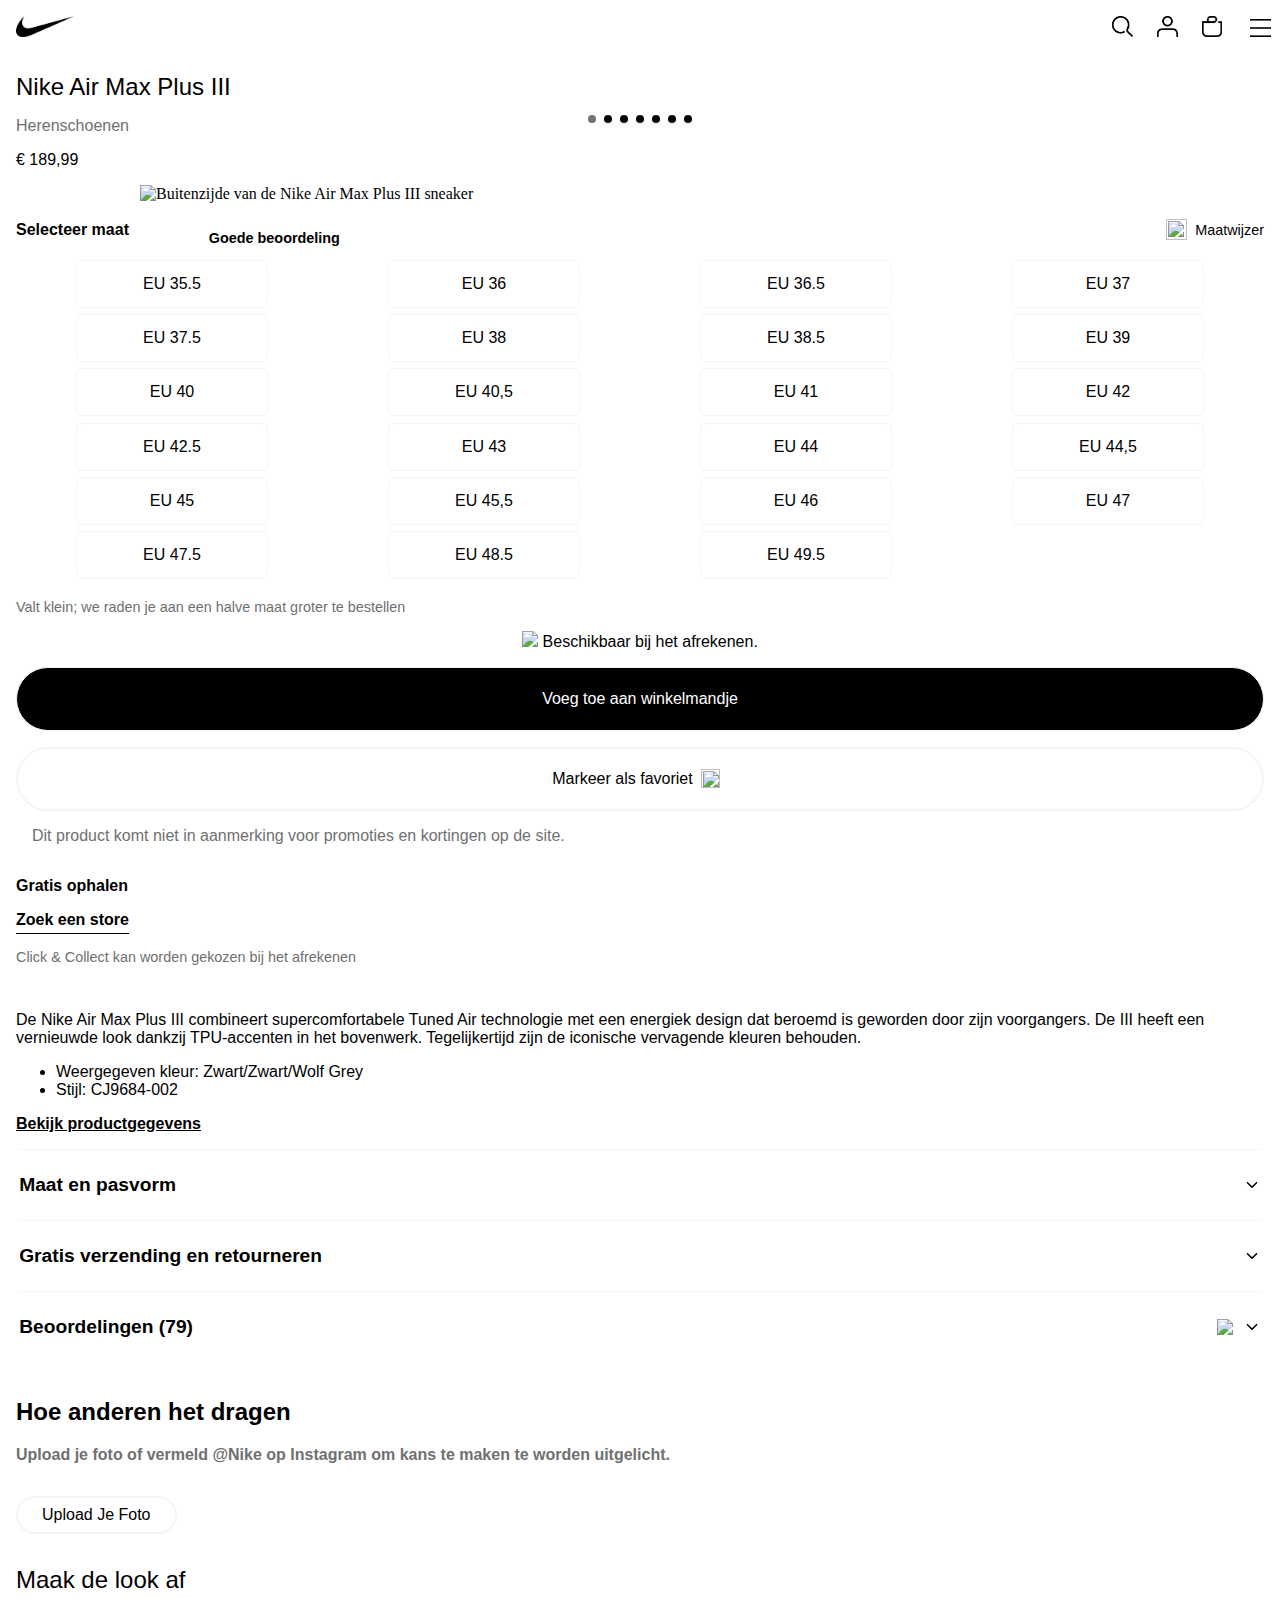
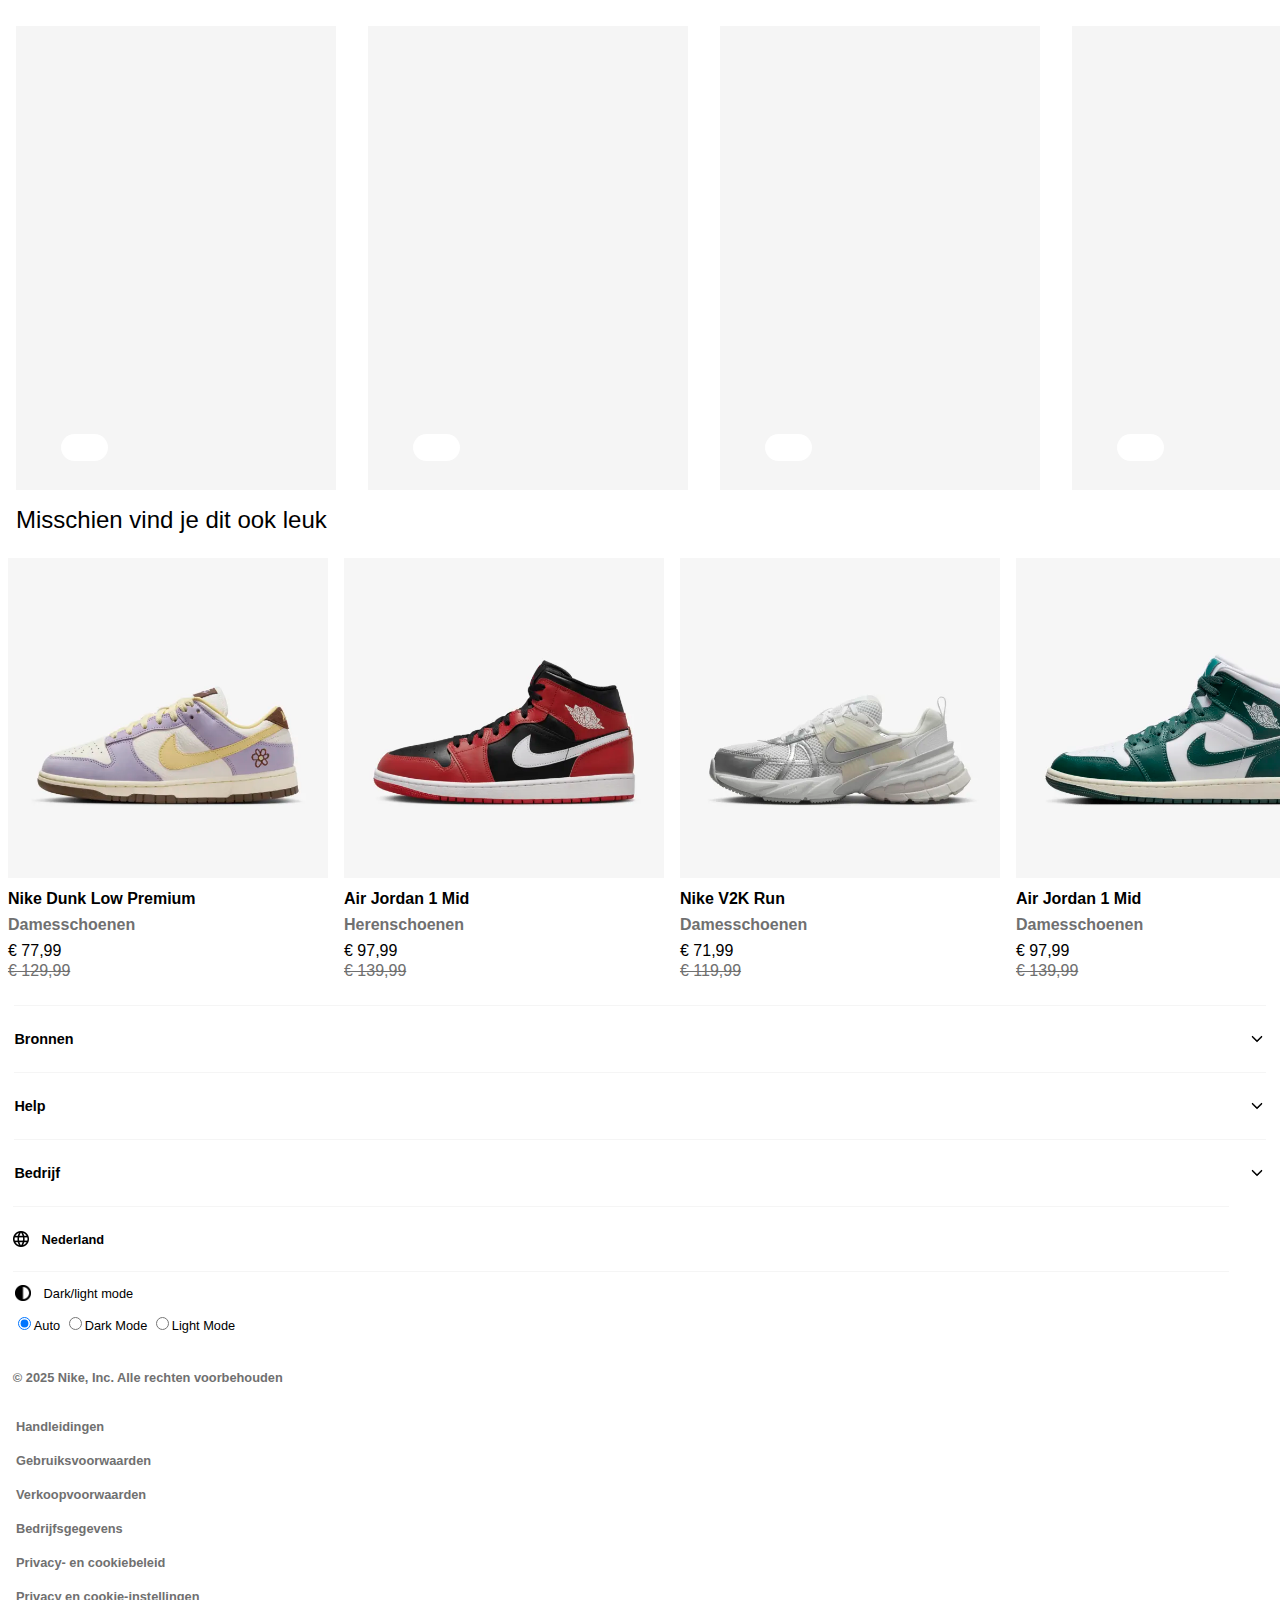
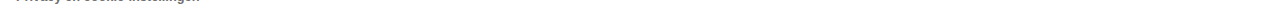
==== commit e3357e5b: "Add files via upload" ====
--- a/productPagina.html
+++ b/productPagina.html
@@ -10,7 +10,7 @@
     <!-- CSS -->
 
     <!-- Generieke stylesheet met alles van beide, en dan aparte per pagina -->
-    <link rel="stylesheet" href="styles/style.css">
+    <link rel="stylesheet" href="styles/styles.css">
     <link rel="stylesheet" href="styles/styleProductPagina.css">
     
 </head>
@@ -24,7 +24,7 @@
             <a href="#"><img src="images/icons/search.png" alt="Zoeken"></a>
             <a href="#"><img src="images/icons/user.png" alt="Account"></a>
             <a href="#"><img src="images/icons/shopping.png" alt="Winkelmand"></a>
-            <button><img src="images/icons/menu.png" alt="Menu" /></button>
+            <button><img src="images/icons/menu.png" alt="Menu"/></button>
         </ul>
 
         <!-- Burger Menu -->
@@ -32,16 +32,26 @@
         <nav>
             <!-- de sluit button -->
             <!-- de button is ook niet relevant voor screenreaders -->
-            <button aria-hidden="true"><img src="...." alt="" />Sluit</button>
+            <button aria-hidden="true"><img src="../FED2425/images/icons/close.png" alt="Sluit knop voor menu" /></button>
             
             <ul>
-              <li><a href="#"></a> Nieuw en uitgelicht</a></li>
-              <li><a href="#"></a> Heren</a></li>
-              <li><a href="#"></a> Dames</a></li>
-              <li><a href="#"></a> Kids</a></li>
-              <li><a href="#"></a> Sale</a></li>
-              <li><img src="../FED2425/images/icons/jumpman.png" alt="Jordan's website"><a href="#"></a> Jordan</a></li>
-              <li><img src="../FED2425/images/icons/converse.png" alt="Converse website"><a href="#"></a> Converse</a></li>
+              <li><a href="#">Nieuw en uitgelicht<img src="../FED2425/images/icons/right.png"></a></li>
+              <li><a href="#">Heren<img src="../FED2425/images/icons/right.png"></a></li>
+              <li><a href="#">Dames<img src="../FED2425/images/icons/right.png"></a></li>
+              <li><a href="#">Kids<img src="../FED2425/images/icons/right.png"></a></li>
+              <li><a href="#">Sale<img src="../FED2425/images/icons/right.png"></a></li>
+            </ul>
+            <ul>
+              <li><a href="#"><img src="../FED2425/images/icons/jumpman.png">Jordan</a></li>
+              <li><a href="#"><img src="../FED2425/images/icons/converse.png">Converse</a></li>
+            </ul>
+            <p>Word Nike member en geniet van de beste producten, inspiratie en verhalen op het gebied van sport. <a href="#">Meer info</a></p>
+            <a href="#">Join Us</a><a href="#">Log in</a>
+            <ul>
+                <li><a href="#"><img src="../FED2425/images/icons/question.png">Help</a></li>
+                <li><a href="#"><img src="../FED2425/images/icons/shopping.png">Winkelmand</a></li>
+                <li><a href="#"><img src="../FED2425/images/icons/delivery.png">Bestelling</a></li>
+                <li><a href="#"><img src="../FED2425/images/icons/store.png">Zoek een store</a></li>
             </ul>
         </nav>        
 
@@ -60,58 +70,35 @@
     
 
     <!-- Slideshow container -->
-    <div class="slideshow-container">
-
-    <!-- Full-width images with number and caption text -->
-
-    <!-- maak hier een ul li van in plaats van divjes-->
-    <div class="mySlides fade">
-        <img src="images/productpage/productFoto1.png">
-    </div>
-  
-    <div class="mySlides fade">
-        <img src="images/productpage/productFoto2.png" style="width:100%">
-    </div>
-
-    <div class="mySlides fade">
-        <img src="images/productpage/productFoto3.png" style="width:100%">
-    </div>
-
-    <div class="mySlides fade">
-        <img src="images/productpage/productFoto4.jpeg" style="width:100%">
-    </div>
-
-    <div class="mySlides fade">
-        <img src="images/productpage/productFoto5.jpeg" style="width:100%">
-    </div>
-
-    <div class="mySlides fade">
-        <img src="images/productpage/productFoto6.png" style="width:100%">
-    </div>
-
-    <div class="mySlides fade">
-        <img src="images/productpage/productFoto7.png" style="width:100%">
-    </div>
-  
-    </div>
-  
-    <!-- The dots/circles -->
-    <!-- onclicks naar eventlisteners in javascript dus uit html -->
-    <div style="text-align:center">
-        <span class="dot" onclick="currentSlide(1)"></span>
-        <span class="dot" onclick="currentSlide(2)"></span>
-        <span class="dot" onclick="currentSlide(3)"></span>
-        <span class="dot" onclick="currentSlide(4)"></span>
-        <span class="dot" onclick="currentSlide(5)"></span>
-        <span class="dot" onclick="currentSlide(6)"></span>
-        <span class="dot" onclick="currentSlide(7)"></span>
-    </div>
+    <section>
+        <p><img src="../FED2425/images/icons/starsingle.png">Goede beoordeling</p>
+        <ul>
+            <li><img src="../FED2425/images/productpage/productFoto1.png" alt="Buitenzijde van de Nike Air Max Plus III sneaker"></li>
+            <li><img src="../FED2425/images/productpage/productFoto2.png" alt="Onderkant van de Nike Air Max Plus III sneaker"></li>
+            <li><img src="../FED2425/images/productpage/productFoto3.png" alt="Binnenzijde van de Nike Air Max Plus III sneaker"></li>
+            <li><img src="../FED2425/images/productpage/productFoto4.jpeg" alt="Bovenkant van de Nike Air Max Plus III sneaker"></li>
+            <li><img src="../FED2425/images/productpage/productFoto5.jpeg" alt="Product foto 5"></li>
+            <li><img src="../FED2425/images/productpage/productFoto6.png" alt="Product foto 6"></li>
+            <li><img src="../FED2425/images/productpage/productFoto7.png" alt="Product foto 7"></li>
+        </ul>
+
+        <ul>
+            <li></li>
+            <li></li>
+            <li></li>
+            <li></li>
+            <li></li>
+            <li></li>
+            <li></li>
+        </ul>
+    </section>
 
     <!-- Maat selectie -->
 
     <section>
+        <form>
         <h2>Selecteer maat</h2>
-        <a href="#">Maatwijzer</a>        
+        <a href="#"><img src="../FED2425/images/icons/size.png">Maatwijzer</a>        
         <!-- form met buttons, input met submits-->
         <ul>
             <li><button>EU 35.5</button></li>
@@ -139,18 +126,18 @@
             <li><button>EU 49.5</button></li>
         </ul>
         <p>Valt klein; we raden je aan een halve maat groter te bestellen</p>
-    </section>
+
     
     <!-- Winkelmand knoppen -->
 
-    <section>
-        <p>Klarna Beschikbaar bij het afrekenen.</p>
+        <p><img src="../FED2425/images/icons/klarna.png"> Beschikbaar bij het afrekenen.</p>
         <button>Voeg toe aan winkelmandje</button>
-        <button>Markeer als favoriet</button>
+        <button>Markeer als favoriet <img src="../FED2425/images/icons/heart.png"></button>
         <p>Dit product komt niet in aanmerking voor promoties en kortingen op de site.</p>
         <p>Gratis ophalen</p>
         <button>Zoek een store</button>
         <p>Click & Collect kan worden gekozen bij het afrekenen</p>
+        </form>
     </section>
 
     <!-- Omschrijving -->
@@ -187,8 +174,9 @@
             </ul>
         </details>
         <details>
-            <summary>Beoordelingen (79)</summary>
-            <img src="images/icons/star.png" alt="Star rating">
+            <summary>Beoordelingen (79) <img src="../FED2425/images/icons/star.png"></summary>
+            <img src="images/icons/star.png" alt="Star rating"><p>5 Sterren</p>
+            <a href="#">Schrijf een beoordeling</a>
             <ul>
                 <li>
                     <h3>Een top product.</h3>
@@ -197,7 +185,7 @@
                     <p>Geweldig product met een perfecte pasvorm! I love it🥰😍 Ik had een zwart/grijs exemplaar. Heel mooi.</p>
                 </li>
                 <li>
-                    <h3></h3>
+                    <h3>Skön</h3>
                     <img src="images/icons/star.png" alt="Star rating">
                     <p>AnahidK351091137 - 15 dec 2024</p>
                     <p>Väldigt bekväm och skön skor. Storleken stämmer.</p>
@@ -205,7 +193,7 @@
                 <li>
                     <h3>Bellissima</h3>
                     <img src="images/icons/star.png" alt="Star rating">
-                    <p>AnahidK351091137 - 15 dec 2024</p>
+                    <p>Paolo328652178 - 14 dec 2024</p>
                     <p>Scapra bellissima e comoda tessuto morbido e robusto consiglio una mezza taglia in più..</p>
                 </li>
             </ul>
@@ -224,31 +212,87 @@
     <!-- Maak de look af -->
 
     <section>
-        <h2>Ontdek meer</h2>
-        <ul>
-            <li>
-                <a href="#">
-                <img src="images/homepage/ontdekmeerDames.jpg" alt="Shop voor Dameskleding">
-                <h3> Dames </h3>
-                </a>
-            </li>
-            <li>
-                <a href="#">
-                <img src="images/homepage/ontdekmeerHeren.jpg" alt="Shop voor Herenkleding">
-                <h3> Heren </h3>
-                </a>
-            </li>
-            <li>
-                <a href="#">
-                <img src="images/homepage/ontdekmeerKids.jpg" alt="Shop voor Kinderkleding">
-                <h3> Kids </h3>
-                </a>
-            </li>
-            <li>
-                <a href="#">
-                <img src="images/homepage/ontdekmeerTeens.jpg" alt="Shop voor Tienerkleding">
-                <h3> Teens </h3>
-                </a>
+        <h2>Maak de look af</h2>
+        <ul>
+            <li>
+                <ul>
+                    <li><a href="#"><img src="../FED2425/images/productpage/maakDeLookAf/11.avif" alt=""></a></li>
+                    <li><a href="#"><img src="../FED2425/images/productpage/maakDeLookAf/12.avif" alt=""></a></li>
+                    <li><a href="#"><img src="../FED2425/images/productpage/maakDeLookAf/13.avif" alt=""></a></li>
+                    <li><a href="#"><img src="../FED2425/images/productpage/maakDeLookAf/14.avif" alt=""></a></li>
+                    <li><a href="#"><img src="../FED2425/images/productpage/maakDeLookAf/deSchoenen.avif" alt=""></a></li>
+                    <li><button><img src="../FED2425/images/icons/eye.png" alt=""><p>Bekijk de hele look </p></button></li>
+                </ul>
+            </li>
+            <li>
+                <ul>
+                    <li><a href="#"><img src="../FED2425/images/productpage/maakDeLookAf/21.avif" alt=""></a></li>
+                    <li><a href="#"><img src="../FED2425/images/productpage/maakDeLookAf/22.avif" alt=""></a></li>
+                    <li><a href="#"><img src="../FED2425/images/productpage/maakDeLookAf/23.avif" alt=""></a></li>
+                    <li><a href="#"><img src="../FED2425/images/productpage/maakDeLookAf/24.avif" alt=""></a></li>
+                    <li><a href="#"><img src="../FED2425/images/productpage/maakDeLookAf/deSchoenen.avif" alt=""></a></li>
+                    <li><button><img src="../FED2425/images/icons/eye.png" alt=""><p>Bekijk de hele look </p></button></li>
+                </ul>
+            </li>
+            <li>
+                <ul>
+                    <li><a href="#"><img src="../FED2425/images/productpage/maakDeLookAf/31.avif" alt=""></a></li>
+                    <li><a href="#"><img src="../FED2425/images/productpage/maakDeLookAf/32.avif" alt=""></a></li>
+                    <li><a href="#"><img src="../FED2425/images/productpage/maakDeLookAf/33.avif" alt=""></a></li>
+                    <li><a href="#"><img src="../FED2425/images/productpage/maakDeLookAf/34.avif" alt=""></a></li>
+                    <li><a href="#"><img src="../FED2425/images/productpage/maakDeLookAf/deSchoenen.avif" alt=""></a></li>
+                    <li><button><img src="../FED2425/images/icons/eye.png" alt=""><p>Bekijk de hele look </p></button></li>
+                </ul>
+            </li>
+            <li>
+                <ul>
+                    <li><a href="#"><img src="../FED2425/images/productpage/maakDeLookAf/41.avif" alt=""></a></li>
+                    <li><a href="#"><img src="../FED2425/images/productpage/maakDeLookAf/42.avif" alt=""></a></li>
+                    <li><a href="#"><img src="../FED2425/images/productpage/maakDeLookAf/43.avif" alt=""></a></li>
+                    <li><a href="#"><img src="../FED2425/images/productpage/maakDeLookAf/44.avif" alt=""></a></li>
+                    <li><a href="#"><img src="../FED2425/images/productpage/maakDeLookAf/deSchoenen.avif" alt=""></a></li>
+                    <li><button><img src="../FED2425/images/icons/eye.png" alt=""><p>Bekijk de hele look </p></button></li>
+                </ul>
+            </li>
+            <li>
+                <ul>
+                    <li><a href="#"><img src="../FED2425/images/productpage/maakDeLookAf/51.avif" alt=""></a></li>
+                    <li><a href="#"><img src="../FED2425/images/productpage/maakDeLookAf/52.avif" alt=""></a></li>
+                    <li><a href="#"><img src="../FED2425/images/productpage/maakDeLookAf/53.avif" alt=""></a></li>
+                    <li><a href="#"><img src="../FED2425/images/productpage/maakDeLookAf/54.avif" alt=""></a></li>
+                    <li><a href="#"><img src="../FED2425/images/productpage/maakDeLookAf/deSchoenen.avif" alt=""></a></li>
+                    <li><button><img src="../FED2425/images/icons/eye.png" alt=""><p>Bekijk de hele look </p></button></li>
+                </ul>
+            </li>
+            <li>
+                <ul>
+                    <li><a href="#"><img src="../FED2425/images/productpage/maakDeLookAf/61.avif" alt=""></a></li>
+                    <li><a href="#"><img src="../FED2425/images/productpage/maakDeLookAf/62.avif" alt=""></a></li>
+                    <li><a href="#"><img src="../FED2425/images/productpage/maakDeLookAf/63.avif" alt=""></a></li>
+                    <li><a href="#"><img src="../FED2425/images/productpage/maakDeLookAf/64.avif" alt=""></a></li>
+                    <li><a href="#"><img src="../FED2425/images/productpage/maakDeLookAf/deSchoenen.avif" alt=""></a></li>
+                    <li><button><img src="../FED2425/images/icons/eye.png" alt=""><p>Bekijk de hele look </p></button></li>
+                </ul>
+            </li>
+            <li>
+                <ul>
+                    <li><a href="#"><img src="../FED2425/images/productpage/maakDeLookAf/71.avif" alt=""></a></li>
+                    <li><a href="#"><img src="../FED2425/images/productpage/maakDeLookAf/72.avif" alt=""></a></li>
+                    <li><a href="#"><img src="../FED2425/images/productpage/maakDeLookAf/73.avif" alt=""></a></li>
+                    <li><a href="#"><img src="../FED2425/images/productpage/maakDeLookAf/74.avif" alt=""></a></li>
+                    <li><a href="#"><img src="../FED2425/images/productpage/maakDeLookAf/deSchoenen.avif" alt=""></a></li>
+                    <li><button><img src="../FED2425/images/icons/eye.png" alt=""><p>Bekijk de hele look </p></button></li>
+                </ul>
+            </li>
+            <li>
+                <ul>
+                    <li><a href="#"><img src="../FED2425/images/productpage/maakDeLookAf/81.avif" alt=""></a></li>
+                    <li><a href="#"><img src="../FED2425/images/productpage/maakDeLookAf/82.avif" alt=""></a></li>
+                    <li><a href="#"><img src="../FED2425/images/productpage/maakDeLookAf/83.avif" alt=""></a></li>
+                    <li><a href="#"><img src="../FED2425/images/productpage/maakDeLookAf/84.avif" alt=""></a></li>
+                    <li><a href="#"><img src="../FED2425/images/productpage/maakDeLookAf/deSchoenen.avif" alt=""></a></li>
+                    <li><button><img src="../FED2425/images/icons/eye.png" alt=""><p>Bekijk de hele look </p></button></li>
+                </ul>
             </li>
         </ul>
     </section>
@@ -345,17 +389,6 @@
             </li>
         </ul>
     </section>
-
-
-
-
-
-
-
-
-
-
-
 
     </main>
     
@@ -399,6 +432,14 @@
             </ul>
         </details>
         <button>Nederland</button>
+
+        <form>
+                <legend>Dark/light mode</legend>
+                <label><input type="radio" value="auto" name="theme" checked>Auto</label>
+                <label><input type="radio" value="dark" name="theme">Dark Mode</label>
+                <label><input type="radio" value="light" name="theme">Light Mode</label>
+        </form>
+
         <p>© 2025 Nike, Inc. Alle rechten voorbehouden</p>
         <ul>
             <li><a href="#">Handleidingen</a></li>
@@ -411,6 +452,6 @@
     </footer>
 </body>
 
-<script src="scripts/script.js"></script> 
+<script src="scripts/scriptProductpage.js"></script> 
 
 </html>
--- a/styles/styles.css
+++ b/styles/styles.css
@@ -0,0 +1,594 @@
+/* Simpele CSS Remedy */
+/* naar een idee van Jen Simmons */
+/* github.com/jensimmons/cssremedy */
+*, *::after, *::before {
+    box-sizing:border-box;
+}
+
+/*********************/
+/* CUSTOM PROPERTIES */
+/*********************/
+
+:root {
+
+    color-scheme:light dark;
+
+    --main-txt-color: light-dark(#000000, #ffffff);
+    --sec-txt-color: light-dark(#707070, #B0B0B0);
+    --trd-text-color: light-dark(#9E3501, #FFA500);
+    --pic-text-color: light-dark(#ffffff, #ffffff);
+
+    --main-bg-color: light-dark(#ffffff, #000000);
+    --sec-bg-color: light-dark(#F5F5F5, #1A1A1A);
+    --trd-bg-color: light-dark(#CACACB, #2D2D2E);
+
+    --button-bg-color: light-dark(#000000,#ffffff);
+    --button-txt-color: light-dark(#ffffff,#000000);
+}
+
+@font-face {
+	font-family: titelsFutura;
+	src: url(../FuturaBoldfont.ttf);
+}
+
+body {
+    margin: 0;    
+    background: var(--main-bg-color);
+}
+
+/**********/
+/* HEADER */
+/**********/
+
+header {
+    display: flex;
+    align-items: center;
+    list-style-type: none;
+}
+
+header img:first-of-type {
+    width: auto; 
+    height: 1.3em; 
+    object-fit: contain;
+    margin-left: 1em; 
+}
+
+header img {
+    width: auto; 
+    height: 1.5em; 
+    object-fit: contain;
+    margin-right: 0.25em;
+}
+
+header > ul {
+    margin-left: auto;
+}
+
+header button {
+    border: none;
+    background-color: var(--main-bg-color);
+}
+
+/***************/
+/* BURGER MENU */
+/***************/
+
+nav {
+    position: fixed;
+    top: 0;
+    right: -100%;
+    width: 70vw;
+    height: 100vh;
+    background: var(--main-bg-color);
+    transition: 0.3s ease-in-out;
+    padding: 2em 1em 2em 2em;
+    z-index: 1000;
+
+    font-family: Helvetica, arial, sans-serif;
+}
+
+nav.open {
+    right: 0;
+}
+
+/* Close button  */
+nav button {
+    position: absolute;
+    top: 1em;
+    right: 1em;
+    background: none;
+    border: none;
+    cursor: pointer;
+}
+
+/* Main nav  */
+
+nav ul:nth-of-type(1) {
+    list-style-type: none;
+    padding: 1em 0;
+}
+
+nav ul:nth-of-type(1) li {
+    padding: .5em 0;
+}
+
+nav ul:nth-of-type(1) li a {
+    display: flex;
+    justify-content: space-between;
+    text-decoration: none;
+    font-size: 1.5rem;
+    color: var(--main-txt-color);
+}
+
+nav ul:nth-of-type(1) li a:hover {
+    color: var(--sec-txt-color);
+}
+
+nav ul:nth-of-type(1) li img {
+    width: 1em;
+    height: 1em;
+    object-fit: contain;
+}
+
+/* Sub-merken */
+nav ul:nth-of-type(2) {
+    list-style-type: none;
+    padding: 1em 0;
+}
+
+nav ul:nth-of-type(2) li {
+    padding: .5em 0;
+}
+
+nav ul:nth-of-type(2) li img {
+    width: 2em;
+    height: 2em;
+    object-fit: contain;
+    margin-right: 1em;
+    margin-left: 0;
+}
+
+nav ul:nth-of-type(2) li a {
+    display: flex;
+    align-items: center;
+    justify-content: flex-start;
+    text-decoration: none;
+    font-size: .9rem;
+    font-weight: 550;
+    color: var(--main-txt-color);
+}
+
+/* Account */
+
+nav p {
+    font-size: 1.2rem;
+    color: var(--sec-txt-color);
+    padding: 1em 0;
+    line-height: 1.5em;
+
+}
+
+nav p > a {
+    text-decoration: none;
+    font-size: 1.2rem;
+    font-weight: 550;
+    color: var(--main-txt-color);
+}
+
+nav > a {
+    text-decoration: none;
+    font-size: 1rem;
+    font-weight: 550;
+    color: var(--main-txt-color);
+    padding: .5em 1em ;
+    border-radius: 5em;
+}
+
+nav > a:nth-of-type(1) {
+    color: var(--button-txt-color);
+    background-color: var(--button-bg-color);
+}
+
+nav > a:nth-of-type(1):hover {
+    background-color: var(--sec-txt-color);
+}
+
+nav > a:nth-of-type(2) {
+    color: var(--main-txt-color);
+    border: 1px solid var(--button-bg-color);
+    margin-left: 1em;
+}
+
+nav > a:nth-of-type(2):hover {
+    background-color: var(--sec-txt-color);
+    border: 0;
+}
+
+/* Sub-nav */
+
+nav ul:nth-of-type(3) {
+    list-style-type: none;
+    padding: 1em 0;
+}
+
+nav ul:nth-of-type(3) li {
+    padding: .5em 0;
+}
+
+nav ul:nth-of-type(3) li img {
+    width: 1.5em;
+    height: 1.5em;
+    object-fit: contain;
+    margin-right: 1em;
+    margin-left: 0;
+}
+
+nav ul:nth-of-type(3) li a {
+    display: flex;
+    align-items: center;
+    justify-content: flex-start;
+    text-decoration: none;
+    font-size: 1rem;
+    font-weight: 550;
+    color: var(--main-txt-color);
+}
+
+/**********/
+/* FOOTER */
+/**********/
+
+footer details summary{
+    list-style: none;
+    display: flex;
+    justify-content: space-between;
+    align-items: center;
+    padding: 1.5rem 0em;
+    margin: 0 1em 0 1em;
+
+    border-width: 1px 0px 0px 0px;
+    border-style: solid;
+    border-color: var(--sec-bg-color);
+
+    text-decoration: none;
+    font-family: Helvetica, arial, sans-serif;
+    font-size: .9rem;
+    color: var(--main-txt-color);
+    font-weight: 580;
+}
+
+footer summary::after {
+    content: '';
+    width: 18px;
+    height: 18px;
+    background: url('../images/icons/down.png') no-repeat center center;
+    background-size: 100%;
+    transition: 0.2s;
+}
+
+footer details[open] > summary::after {
+    transform: rotate(180deg);
+  }
+
+footer details ul{
+    list-style: none;
+    padding: 0 1em 0;
+}
+
+footer details li{
+    padding: .5em 0em;
+}
+
+footer details  a{
+    text-decoration: none;
+    font-family: Helvetica, arial, sans-serif;
+    font-size: .8rem;
+    color: var(--sec-txt-color);
+    font-weight: 580;
+}
+
+/* Taal knop */
+
+footer button {
+    text-decoration: none;
+    font-family: Helvetica, arial, sans-serif;
+    font-size: .8rem;
+    color: var(--main-txt-color);
+    font-weight: 580;
+    text-align: left;
+
+    border-width: 1px 0px 1px 0px;
+    border-style: solid;
+    border-color: var(--sec-bg-color);
+    background: none;
+    
+    padding: 1.5rem 0em;
+    margin: 0 1em 0 1em;
+
+    width: 95vw;
+
+    display: flex;
+    justify-content: flex-start;
+    align-items: center;
+    cursor: pointer; 
+}
+
+footer button::before {
+    content: '';
+    display: inline-block;
+    width: 16px; 
+    height: 16px; 
+    background: url('../images/icons/globe.png') no-repeat;
+    background-size: cover; 
+    margin-right: 1em;
+}
+
+/* Dark mode */
+
+footer form legend{
+    padding-bottom: 1em;
+    align-items: center;
+    display: flex;
+}
+
+footer form legend::before {
+    content: '';
+    display: inline-block;
+    width: 16px; 
+    height: 16px; 
+    background: url('../images/icons/dark.png') no-repeat;
+    background-size: cover; 
+    margin-right: 1em;
+}
+
+footer form {
+    font-family: Helvetica, arial, sans-serif;
+    font-size: .8rem;
+    margin: 1em;
+}
+
+footer p {
+    font-family: Helvetica, arial, sans-serif;
+    font-size: .8rem;
+    color: var(--sec-txt-color);
+    font-weight: 580;
+    text-align: left;
+
+    padding: 1.5rem 0 0 0 ;
+    margin: 0 1em 0 1em;
+}
+footer ul{
+    list-style: none;
+    padding: 0 0 0;
+    margin: 1em;
+}
+    
+footer ul a{
+    text-decoration: none;
+    font-family: Helvetica, arial, sans-serif;
+    font-size: .8rem;
+    color: var(--sec-txt-color);
+    font-weight: 580;
+}
+
+footer ul li {
+    padding: 1rem 0 0 0;
+}
+
+/*******************/
+/* LIGHT/DARK MODE */
+/*******************/
+
+/* Auto Mode */
+:root:has([value="auto"]:checked) {
+    color-scheme: light dark;
+}
+
+@media (prefers-color-scheme: dark) {
+    :root:has([value="auto"]:checked) header > a > img {
+        content: url(../images/icons/darkMode/NikeDark.png);
+    }
+
+    :root:has([value="auto"]:checked) header > ul > a:nth-of-type(1) > img {
+        content: url(../images/icons/darkMode/searchDark.png);
+    }
+
+    :root:has([value="auto"]:checked) header > ul > a:nth-of-type(2) > img {
+        content: url(../images/icons/darkMode/userDark.png);
+    }
+
+    :root:has([value="auto"]:checked) header > ul > a:nth-of-type(3) > img {
+        content: url(../images/icons/darkMode/shoppingDark.png);
+    }
+
+    :root:has([value="auto"]:checked) header > ul > button > img {
+        content: url(../images/icons/darkMode/menuDark.png);
+    }
+
+    :root:has([value="auto"]:checked) nav button img {
+        content: url(../images/icons/darkMode/closeDark.png);
+    }
+
+    :root:has([value="auto"]:checked) nav ul:nth-of-type(1) li img {
+        content: url(../images/icons/darkMode/rightDark.png);
+    }
+
+    :root:has([value="auto"]:checked) nav ul:nth-of-type(2) li:nth-of-type(1) img {
+        content: url(../images/icons/darkMode/jumpmanDark.png);
+    }
+
+    :root:has([value="auto"]:checked) nav ul:nth-of-type(2) li:nth-of-type(2) img {
+        content: url(../images/icons/darkMode/converseDark.png);
+    }
+
+    :root:has([value="auto"]:checked) nav ul:nth-of-type(3) li:nth-of-type(1) img {
+        content: url(../images/icons/darkMode/questionDark.png);
+    }
+
+    :root:has([value="auto"]:checked) nav ul:nth-of-type(3) li:nth-of-type(2) img {
+        content: url(../images/icons/darkMode/shoppingDark.png);
+    }
+
+    :root:has([value="auto"]:checked) nav ul:nth-of-type(3) li:nth-of-type(3) img {
+        content: url(../images/icons/darkMode/deliveryDark.png);
+    }
+
+    :root:has([value="auto"]:checked) nav ul:nth-of-type(3) li:nth-of-type(4) img {
+        content: url(../images/icons/darkMode/storeDark.png);
+    }
+
+    :root:has([value="auto"]:checked) footer summary::after {
+        background-image: url(../images/icons/darkMode/downDark.png);
+    }
+
+    :root:has([value="auto"]:checked) footer button::before {
+        background-image: url(../images/icons/darkMode/globeDark.png);
+    }
+
+    :root:has([value="auto"]:checked) footer form legend::before {
+        background-image: url(../images/icons/darkMode/light.png);
+    }
+
+    :root:has([value="auto"]:checked) footer details::after {
+        background-image: url(../images/icons/darkMode/downDark.png);
+    }
+
+}
+
+/* Light Mode */
+:root:has([value="light"]:checked) {
+    color-scheme: light;
+}
+
+:root:has([value="light"]:checked) header > a > img {
+    content: url(../images/icons/Nike.png);
+}
+
+:root:has([value="light"]:checked) header > ul > a:nth-of-type(1) > img {
+    content: url(../images/icons/search.png);
+}
+
+:root:has([value="light"]:checked) header > ul > a:nth-of-type(2) > img {
+    content: url(../images/icons/user.png);
+}
+
+:root:has([value="light"]:checked) header > ul > a:nth-of-type(3) > img {
+    content: url(../images/icons/shopping.png);
+}
+
+:root:has([value="light"]:checked) header > ul > button > img {
+    content: url(../images/icons/menu.png);
+}
+
+:root:has([value="light"]:checked) nav button img {
+    content: url(../images/icons/close.png);
+}
+
+:root:has([value="light"]:checked) nav ul:nth-of-type(1) li img {
+    content: url(../images/icons/right.png);
+}
+
+:root:has([value="light"]:checked) nav ul:nth-of-type(2) li:nth-of-type(1) img {
+    content: url(../images/icons/jumpman.png);
+}
+
+:root:has([value="light"]:checked) nav ul:nth-of-type(2) li:nth-of-type(2) img {
+    content: url(../images/icons/converse.png);
+}
+
+:root:has([value="light"]:checked) nav ul:nth-of-type(3) li:nth-of-type(1) img {
+    content: url(../images/icons/question.png);
+}
+
+:root:has([value="light"]:checked) nav ul:nth-of-type(3) li:nth-of-type(2) img {
+    content: url(../images/icons/shopping.png);
+}
+
+:root:has([value="light"]:checked) nav ul:nth-of-type(3) li:nth-of-type(3) img {
+    content: url(../images/icons/delivery.png);
+}
+
+:root:has([value="light"]:checked) nav ul:nth-of-type(3) li:nth-of-type(4) img {
+    content: url(../images/icons/store.png);
+}
+
+:root:has([value="light"]:checked) footer summary::after {
+    background-image: url(../images/icons/down.png);
+}
+
+:root:has([value="light"]:checked) footer button::before {
+    background-image: url(../images/icons/globe.png);
+}
+
+:root:has([value="light"]:checked) footer form legend::before {
+    background-image: url(../images/icons/dark.png);
+}
+
+
+/* Dark Mode */
+:root:has([value="dark"]:checked) {
+    color-scheme: dark;
+}
+
+:root:has([value="dark"]:checked) header > a > img {
+    content: url(../images/icons/darkMode/NikeDark.png);
+}
+
+:root:has([value="dark"]:checked) header > ul > a:nth-of-type(1) > img {
+    content: url(../images/icons/darkMode/searchDark.png);
+}
+
+:root:has([value="dark"]:checked) header > ul > a:nth-of-type(2) > img {
+    content: url(../images/icons/darkMode/userDark.png);
+}
+
+:root:has([value="dark"]:checked) header > ul > a:nth-of-type(3) > img {
+    content: url(../images/icons/darkMode/shoppingDark.png);
+}
+
+:root:has([value="dark"]:checked) header > ul > button > img {
+    content: url(../images/icons/darkMode/menuDark.png);
+}
+
+:root:has([value="dark"]:checked) nav button img {
+    content: url(../images/icons/darkMode/closeDark.png);
+}
+
+:root:has([value="dark"]:checked) nav ul:nth-of-type(1) li img {
+    content: url(../images/icons/darkMode/rightDark.png);
+}
+
+:root:has([value="dark"]:checked) nav ul:nth-of-type(2) li:nth-of-type(1) img {
+    content: url(../images/icons/darkMode/jumpmanDark.png);
+}
+
+:root:has([value="dark"]:checked) nav ul:nth-of-type(2) li:nth-of-type(2) img {
+    content: url(../images/icons/darkMode/converseDark.png);
+}
+
+:root:has([value="dark"]:checked) nav ul:nth-of-type(3) li:nth-of-type(1) img {
+    content: url(../images/icons/darkMode/questionDark.png);
+}
+
+:root:has([value="dark"]:checked) nav ul:nth-of-type(3) li:nth-of-type(2) img {
+    content: url(../images/icons/darkMode/shoppingDark.png);
+}
+
+:root:has([value="dark"]:checked) nav ul:nth-of-type(3) li:nth-of-type(3) img {
+    content: url(../images/icons/darkMode/deliveryDark.png);
+}
+
+:root:has([value="dark"]:checked) nav ul:nth-of-type(3) li:nth-of-type(4) img {
+    content: url(../images/icons/darkMode/storeDark.png);
+}
+
+:root:has([value="dark"]:checked) footer summary::after {
+    background-image: url(../images/icons/darkMode/downDark.png);
+}
+
+:root:has([value="dark"]:checked) footer button::before {
+    background-image: url(../images/icons/darkMode/globeDark.png);
+}
+
+:root:has([value="dark"]:checked) footer form legend::before {
+    background-image: url(../images/icons/darkMode/light.png);
+}--- a/styles/styleProductPagina.css
+++ b/styles/styleProductPagina.css
@@ -1,79 +1,3 @@
-/* Simpele CSS Remedy */
-/* naar een idee van Jen Simmons */
-/* github.com/jensimmons/cssremedy */
-*, *::after, *::before {
-    box-sizing:border-box;
-}
-
-/*********************/
-/* CUSTOM PROPERTIES */
-/*********************/
-
-:root {
-    --main-txt-color: #000000;
-    --sec-txt-color: #707070;
-    --trd-text-color: #9E3501;
-    --pic-text-color: #ffffff;
-
-    --main-bg-color: #ffffff;
-    --sec-bg-color: #F5F5F5;
-    --trd-bg-color: #CACACB;
-
-    --button-bg-color: #000000;
-    --button-txt-color: #ffffff;
-}
-
-@font-face {
-	font-family: titelsFutura;
-	src: url(FuturaBoldfont.ttf);
-}
-
-body {
-    margin: 0;
-}
-
-/**********/
-/* HEADER */
-/**********/
-
-header {
-    display: flex;
-    align-items: center;
-    list-style-type: none;
-    background: var(--main-bg-color);
-}
-
-header img:first-of-type {
-    width: auto; 
-    height: 1.3em; 
-    object-fit: contain;
-    margin-left: 1em; 
-}
-
-header img {
-    width: auto; 
-    height: 1.5em; 
-    object-fit: contain;
-    margin-right: 0.25em;
-}
-
-header > ul {
-    margin-left: auto;
-}
-
-header button {
-    border: none;
-    background-color: var(--main-bg-color);
-}
-
-/***************/
-/* BURGER MENU */
-/***************/
-
-nav {
-    display: none;
-}
-
 /***********/
 /* PRODUCT */
 /***********/
@@ -107,89 +31,157 @@
 /* SLIDESHOW */
 /*************/
 
-/* Slideshow container */
-.slideshow-container {
+/* Slideshow */
+section:nth-of-type(2) {
     max-width: 1000px;
     position: relative;
     margin: auto;
-  }
-  
-  /* Hide the images by default */
-  .mySlides {
+}
+
+section:nth-of-type(2) p {
+    font-family: Helvetica, arial, sans-serif;
+    font-size: .9em;
+    font-weight: 580;
+    color: var(--main-txt-color);
+    display: flex;
+    align-items: center;
+    position: absolute;
+    top: 1rem;
+    left: 1rem;
+    z-index: 2;
+    margin: 1em;
+    padding: 1em;
+    background-color: var(--main-bg-color);
+    border-radius: 50em;
+}
+
+section:nth-of-type(2) p img {
+    width: 1rem;
+    height: 1rem;
+    object-fit: contain;
+    margin: 0 0.5rem 0 0;
+}
+
+section:nth-of-type(2) > ul:first-of-type {
+    padding: 0;
+    margin: 0;
+    position: relative;
+}
+
+section:nth-of-type(2) > ul:first-of-type li {
     display: none;
-  }
-  
-  /* The dots/bullets/indicators */
-  .dot {
+}
+
+section:nth-of-type(2) > ul:first-of-type li.active {
+    display: block;
+}
+
+section:nth-of-type(2) img {
+    width: 100%;
+    height: auto;
+    display: block;
+}
+
+/* Navigation dots */
+section:nth-of-type(2) > ul:last-of-type {
+    display: flex;
+    justify-content: center;
+    gap: 0.5em;
+    padding: 5em;
+    list-style: none;
+    position: absolute;
+    bottom: 0;
+    left: 0;
+    right: 0;
+    margin: 0;
+    z-index: 1;
+}
+
+section:nth-of-type(2) > ul:last-of-type li {
+    width: 0.5rem;
+    height: 0.5rem;
+    background-color: var(--main-txt-color);
+    border-radius: 50%;
     cursor: pointer;
-    height: .5rem;
-    width: .5rem;
-    margin: 0 2px;
-    background-color: #bbb;
-    border-radius: 50%;
-    display: inline-block;
     transition: background-color 0.6s ease;
-  }
-  
-  .active, .dot:hover {
-    background-color: #717171;
-  }
-  
-  /* Fading animation */
-  .fade {
-    animation-name: fade;
-    animation-duration: 1.5s;
-  }
-  
-  @keyframes fade {
-    from {opacity: .4}
+}
+
+section:nth-of-type(2) > ul:last-of-type li.active,
+section:nth-of-type(2) > ul:last-of-type li:hover {
+    background-color: var(--sec-txt-color);
+}
+
+/* Animation */
+.fade {
+    animation: fade 1.5s;
+}
+
+@keyframes fade {
+    from {opacity: 0}
     to {opacity: 1}
-  }
-
-/***********/
-/* PRODUCT */
-/***********/
-
-section:nth-of-type(2) {
-    font-family: Helvetica, arial, sans-serif;
-}
-
-section:nth-of-type(2) h2 {
-	font-size: 1rem;
-	margin: 1rem;
+}
+
+/**********************/
+/* WINKELMAND KNOPPEN */
+/**********************/
+
+section:nth-of-type(3) form {
+    font-family: Helvetica, arial, sans-serif;
+    padding: 1em;
+    display: flex;
+    flex-wrap: wrap;
+    align-items: center;
+    justify-content: space-between;
+}
+
+section:nth-of-type(3) form h2 {
+    font-size: 1rem;
+    margin: 0;
     font-weight: 580;
     color: var(--main-txt-color);
 }
 
-section:nth-of-type(2) a {
-	font-size: 1rem;
-	margin: 1rem;
+section:nth-of-type(3) form a {
+    display: flex;
+    align-items: center;
+    font-size: .9rem;
+    margin: 0;
     font-weight: normal;
     color: var(--main-txt-color);
     text-decoration: none;
 }
 
-section:nth-of-type(2) ul {
+section:nth-of-type(3) form a img {
+    width: 1.5em;
+    height: 1.5em;
+    object-fit: contain;
+    margin: 0 0.5rem 0 0;
+}
+
+/* Maat knoppen */
+
+section:nth-of-type(3) form ul {
     display: flex;
     flex-wrap: wrap;
     justify-content: flex-start;
     list-style: none;
     align-content: stretch;
-    padding: 1em;
-    margin: 0;
-
-}
-
-section:nth-of-type(2) li {
-    width: 15vw;
+    padding: 1em 0;
+    margin: 0;
+    width: 100%;
+}
+
+section:nth-of-type(3) form li {
     display: flex; 
     justify-content: center; 
     align-items: center;
-    padding: .1em;
-}
-
-
-section:nth-of-type(2) li button {
+    padding: .2em;
+    min-width: 15%;
+    width: 25%;
+}
+
+
+section:nth-of-type(3) form li button {
     display: flex;
     justify-content: center;
     align-items: center; 
@@ -204,14 +196,15 @@
     border-radius: 5px;
 }
 
-section:nth-of-type(2) li button:hover {
+section:nth-of-type(3) form li button:hover {
     border-color: var(--txt-bg-color);
 }
 
-section:nth-of-type(2) p {
+/* Maat onderschrift */
+
+section:nth-of-type(3) form p:nth-of-type(1) {
     font-size: .9rem;
     margin: 0;
-    padding: 0 0 0 1em;
     color: var(--sec-txt-color);
 }
 
@@ -219,19 +212,18 @@
 /* WINKELMAND KNOPPEN */
 /**********************/
 
-section:nth-of-type(3) {
-    font-family: Helvetica, arial, sans-serif;
-    display: flex;
-    flex-direction: column;
-    padding: 1em;
-}
-
-section:nth-of-type(3) p:nth-of-type(1) {
-    font-size: 1em;
-    text-align: center; 
-}
-
-section:nth-of-type(3) button:nth-of-type(1) {
+section:nth-of-type(3) form p:nth-of-type(2) {
+    text-align: center;
+    width: 100%;
+}
+
+section:nth-of-type(3) form p:nth-of-type(2) img{
+    height: 1em;
+}
+
+/* Voeg toe knop */
+
+section:nth-of-type(3) form > button:nth-of-type(1) {
     font-size: 1em; 
     width: 100%;
     height: 4rem;
@@ -241,11 +233,13 @@
     border-radius: 100px;
 }
 
-section:nth-of-type(3) button:nth-of-type(1):hover {
+section:nth-of-type(3) form > button:nth-of-type(1):hover {
     background-color: var(--sec-txt-color);
 }
 
-section:nth-of-type(3) button:nth-of-type(2) {
+/* Favoriet knop */
+
+section:nth-of-type(3) form > button:nth-of-type(2) {
     font-size: 1em; 
     width: 100%;
     height: 4rem;
@@ -254,40 +248,56 @@
     border: 2px solid var(--sec-bg-color);
     border-radius: 100px;
     margin: 1em 0 0 0;
-}
-
-section:nth-of-type(3) button:nth-of-type(2):hover {
+    display: flex;
+    align-items: center;
+    justify-content: center;
+}
+
+section:nth-of-type(3) form > button:nth-of-type(2) img {
+    width: 1.2em;
+    height: 1.2em;
+    margin: .5em;
+}
+
+section:nth-of-type(3) form > button:nth-of-type(2):hover {
     border-color: var(--main-txt-color);
 }
 
-section:nth-of-type(3) p:nth-of-type(2) {
-    font-size: .9em;
-    text-align: center; 
+/* Favoriet knop onderschrift */
+
+section:nth-of-type(3) form p:nth-of-type(3) {
+    text-align: center;
     color: var(--sec-txt-color);
-}
-
-section:nth-of-type(3) p:nth-of-type(3) {
-    font-size: 1em;
+    padding: 1em;
+    font-size: 1em; 
+    margin: 0;
+
+}
+
+section:nth-of-type(3) form > p:nth-of-type(4) {
+    font-size: 1rem;
     font-weight: bold;
     color: var(--main-txt-color);
-}
-
-section:nth-of-type(3) button:nth-of-type(3) {
+    width: 100%;
+
+}
+
+section:nth-of-type(3) form > button:nth-of-type(3) {
     font-size: 1em;
     font-weight: bold;
     background-color: var(--main-bg-color);
-    border-width: 0;
+    border-color: var(--main-txt-color);
+    border-width: 0 0 1px;
     text-align: left;
-    padding: 0;
-    text-decoration: underline;
+    padding: 0 0 .3em;
     cursor: pointer;
-}
-
-section:nth-of-type(3) p:nth-of-type(4) {
-    font-size: .9em;
+    width: fit-content;
+}
+
+section:nth-of-type(3) form > p:nth-of-type(5) {
+    font-size: .9rem;
     color: var(--sec-txt-color);
-    padding: 1em 0 0;
-    margin: 0;
+    width: 100%;
 }
 
 /****************/
@@ -298,6 +308,10 @@
     font-family: Helvetica, arial, sans-serif;
     font-size: 1em;
     padding: 1em;
+}
+
+section:nth-of-type(4) p {
+    margin: 0;
 }
 
 section:nth-of-type(4) button {
@@ -317,7 +331,6 @@
 
 section:nth-of-type(5) details:nth-of-type(1) summary,
 section:nth-of-type(5) details:nth-of-type(2) summary {
-    list-style: none;
     display: flex;
     justify-content: space-between;
     align-items: center;
@@ -341,7 +354,7 @@
     width: 18px;
     height: 18px;
     background: url('../images/icons/down.png') no-repeat;
-    background-size: cover;
+    background-size: 100%;
     transition: 0.2s;
 }
 
@@ -376,7 +389,6 @@
 /* REVIEWS */
 
 section:nth-of-type(5) details:nth-of-type(3) summary {
-    list-style: none;
     display: flex;
     justify-content: space-between;
     align-items: center;
@@ -392,6 +404,13 @@
     font-size: 1.2rem;
     color: var(--main-txt-color);
     font-weight: 580;
+}
+
+section:nth-of-type(5) details:nth-of-type(3) summary img {
+    height: 1rem;
+    object-fit: contain;
+    margin-left: auto;
+    margin-right: .5em;
 }
 
 section:nth-of-type(5) details:nth-of-type(3) summary::after {
@@ -399,13 +418,30 @@
     width: 18px;
     height: 18px;
     background: url('../images/icons/down.png') no-repeat;
-    background-size: cover;
+    background-size: 100%;
     transition: 0.2s;
 }
 
 section:nth-of-type(5) details:nth-of-type(3) > img:first-of-type {
-    height: 1.5rem;
-    margin: 1em;
+    display: inline-block;
+    height: 1rem;
+    margin: 1em 0.5em 1em 1em;
+    vertical-align: middle;
+}
+
+section:nth-of-type(5) details:nth-of-type(3) > img:first-of-type + p {
+    display: inline-block;
+    margin: 1em 1em 1em 0;
+    vertical-align: middle;
+    font-family: Helvetica, arial, sans-serif;
+}
+
+section:nth-of-type(5) details:nth-of-type(3) a {
+    display: block;
+    font-family: Helvetica, arial, sans-serif;
+    color: var(--main-txt-color);
+    font-weight: bold;
+    margin: 0 1em 2em;
 }
 
 section:nth-of-type(5) details:nth-of-type(3) ul {
@@ -433,7 +469,7 @@
 
 section:nth-of-type(5) details:nth-of-type(3) li img {
     padding: 0;
-    height: 1.5rem;
+    height: 1rem;
 }
 
 section:nth-of-type(5) details:nth-of-type(3) li p:nth-of-type(1) {
@@ -501,54 +537,144 @@
 /*******************/
 
 section:nth-of-type(7) h2 {
-	font-family: Helvetica, arial, sans-serif;
-	font-size: 1.5rem;
-	margin: 1rem;
+    font-family: Helvetica, arial, sans-serif;
+    font-size: 1.5rem;
+    margin: 1rem;
     font-weight: normal;
 }
 
 section:nth-of-type(7) ul {
     display: flex;
     overflow-x: scroll;
+    overflow-y: hidden;
     list-style-type: none;
+    height: 30rem;
     padding: 0;
 }
 
-section:nth-of-type(7) li {
-    position: relative; 
+section:nth-of-type(7) li > ul {
+    display: grid;
+    grid-template-columns: 1fr 1fr 1fr 1fr;
+    grid-template-rows: 1fr 1fr 1fr 1fr;
+    padding: 0;
+    height: 30rem; 
+    width: 20rem; 
+    margin: 1em;
+    background-color: var(--sec-bg-color);
+    padding: 2rem;
+}
+
+section:nth-of-type(7) li > ul li {
+    display: flex;
+    align-items: flex-start;
+}
+
+section:nth-of-type(7) li > ul li a {
+    display: flex;
+    justify-content: center;
+}
+
+section:nth-of-type(7) li > ul li:nth-of-type(1) {
+    grid-column: 1 / span 2;
+    grid-row: 1 / span 2;
+    align-self: start;
+    z-index: 2;
+}
+
+section:nth-of-type(7) li > ul li:nth-of-type(2) {
+    grid-column: 3 / span 2;
+    grid-row: 1 /span 2;
+    align-self: start;
+    z-index: 2;
+}
+
+section:nth-of-type(7) li > ul li:nth-of-type(3) {
+    grid-column: 2 / span 2;
+    grid-row: 2 / span 2;
+    align-self: center;
+}
+
+section:nth-of-type(7) li > ul li:nth-of-type(4) {
+    grid-column: 1 / span 2;
+    grid-row: 3 / span 1;
+    align-self: center;
+}
+
+section:nth-of-type(7) li > ul li:nth-of-type(5) {
+    grid-column: 3 / span 2;
+    grid-row: 3 / span 1;
+    align-self: center;
+}
+
+section:nth-of-type(7) li > ul li:nth-of-type(6) {
+    grid-column: 1 / span 4;
+    grid-row: 4;
+    align-self: end;
+}
+
+section:nth-of-type(7) li > ul li:nth-of-type(1) a img {
+    max-width: 85%;
+    height: 40%;
+}
+
+section:nth-of-type(7) li > ul li:nth-of-type(2) a img {
+    max-width: 85%;
+    height: 40%;
+}
+
+section:nth-of-type(7) li > ul li:nth-of-type(3) a img {
+    max-width: 65%;
+    height: 35%;
+}
+
+section:nth-of-type(7) li > ul li:nth-of-type(4) a img {
+    max-width: 60%;
+    height: 25%;
+}
+
+section:nth-of-type(7) li > ul li:nth-of-type(5) a img {
+    max-width: 70%;
+    height: 25%;
+}
+
+
+section:nth-of-type(7) li > ul button {
+    display: flex;
+    align-items: center;
+    justify-content: center;
+    gap: 0.5em;
+    background: var(--main-bg-color);
+    border: none;
     padding: .5em;
-}
-
-section:nth-of-type(7) li a {
-    text-decoration: none;
-}
-
-section:nth-of-type(7) li img {
-    height: 25rem;
-}
-
-section:nth-of-type(7) li h3 {
-    font-family: Helvetica, arial, sans-serif;
-    font-size: 1rem;
-    color: var(--main-txt-color);
-    font-weight: normal;
-
-    position: absolute; 
-    bottom: 2em; 
-    left: 3em; 
-
-    background-color: var(--main-bg-color);
-    border-radius: 2em;
-    padding: 0.5em 1em 0.5em;
-}
-
-section:nth-of-type(7) h3:hover {
-    background-color: var(--trd-bg-color);
+    border-radius: 10em;
+    cursor: pointer;
+    margin: 1em;
+}
+
+section:nth-of-type(7) li > ul button:hover {
+    background: var(--trd-bg-color);
+}
+
+section:nth-of-type(7) li > ul button img {
+    width: 1.5em;
+    margin: .5em;
+}
+
+section:nth-of-type(7) li > ul button p {
+    margin: 0;
+    display: none;
+}
+
+section:nth-of-type(7) li > ul button:hover p {
+    margin: 0;
+    display: block;
+    padding-right: .5em;
 }
 
 /*********************************/
 /* MISSCHIEN VIND JE DIT OOK LEUK*/
 /*********************************/
+
 section:nth-of-type(8) {
     font-family: Helvetica, arial, sans-serif;
 }
@@ -603,120 +729,109 @@
     margin: .1rem 0rem;
 }
 
-
-/**********/
-/* FOOTER */
-/**********/
-
-footer details summary{
-    list-style: none;
-    display: flex;
-    justify-content: space-between;
-    align-items: center;
-    padding: 1.5rem 0em;
-    margin: 0 1em 0 1em;
-
-    border-width: 1px 0px 0px 0px;
-    border-style: solid;
-    border-color: var(--sec-bg-color);
-
-    text-decoration: none;
-    font-family: Helvetica, arial, sans-serif;
-    font-size: .9rem;
-    color: var(--main-txt-color);
-    font-weight: 580;
-}
-
-footer summary::after {
-    content: '';
-    width: 18px;
-    height: 18px;
-    background: url('../images/icons/down.png') no-repeat;
-    background-size: cover;
-    transition: 0.2s;
-}
-
-footer details[open] > summary::after {
-  transform: rotate(180deg);
-}
-
-footer details ul{
-    list-style: none;
-    padding: 0 1em 0;
-}
-
-footer details li{
-    padding: .5em 0em;
-}
-
-footer details  a{
-    text-decoration: none;
-    font-family: Helvetica, arial, sans-serif;
-    font-size: .8rem;
-    color: var(--sec-txt-color);
-    font-weight: 580;
-}
-
-/* Taal knop */
-
-footer button {
-    text-decoration: none;
-    font-family: Helvetica, arial, sans-serif;
-    font-size: .8rem;
-    color: var(--main-txt-color);
-    font-weight: 580;
-    text-align: left;
-
-    border-width: 1px 0px 1px 0px;
-    border-style: solid;
-    border-color: var(--sec-bg-color);
-    background: none;
-    
-    padding: 1.5rem 0em;
-    margin: 0 1em 0 1em;
-
-    width: 95vw;
-
-    display: flex;
-    justify-content: flex-start;
-    align-items: center;
-
-}
-
-footer button::before {
-    content: '';
-    display: inline-block;
-    width: 16px; 
-    height: 16px; 
-    background: url('../images/icons/globe.png') no-repeat center center;
-    background-size: cover; 
-    margin-right: 8px; 
-}
-
-footer p {
-    font-family: Helvetica, arial, sans-serif;
-    font-size: .8rem;
-    color: var(--sec-txt-color);
-    font-weight: 580;
-    text-align: left;
-
-    padding: 1.5rem 0 0 0 ;
-    margin: 0 1em 0 1em;
-}
-footer ul{
-    list-style: none;
-    padding: 0 0 0;
-    margin: 1em;
-}
-    
-footer ul a{
-    text-decoration: none;
-    font-family: Helvetica, arial, sans-serif;
-    font-size: .8rem;
-    color: var(--sec-txt-color);
-    font-weight: 580;
-}
-
-footer ul li {
-    padding: 1rem 0 0 0;
+/* Auto Mode */
+@media (prefers-color-scheme: dark) {
+    :root:has([value="auto"]:checked) section:nth-of-type(2) p img {
+        content: url(../images/icons/darkMode/starsingleDark.png);
+    }
+    :root:has([value="auto"]:checked) section:nth-of-type(3) form a img {
+        content: url(../images/icons/darkMode/sizeDark.png);
+    }
+    :root:has([value="auto"]:checked) section:nth-of-type(3) form p:nth-of-type(2) img{
+        content: url(../images/icons/darkMode/klarnaDark.png);
+    }
+    :root:has([value="auto"]:checked) section:nth-of-type(3) form > button:nth-of-type(2) img {
+        content: url(../images/icons/darkMode/heartDark.png);
+    }
+    :root:has([value="auto"]:checked) section:nth-of-type(5) details:nth-of-type(3) summary img {
+        content: url(../images/icons/darkMode/starDark.png);
+    }
+    :root:has([value="auto"]:checked) section:nth-of-type(5) details:nth-of-type(3) > img:first-of-type {
+        content: url(../images/icons/darkMode/starDark.png);
+    }
+    :root:has([value="auto"]:checked) section:nth-of-type(5) details:nth-of-type(3) li img {
+        content: url(../images/icons/darkMode/starDark.png);
+    }
+    :root:has([value="auto"]:checked) section:nth-of-type(5) details:nth-of-type(1) summary::after {
+        background-image: url(../images/icons/darkMode/downDark.png);
+    }
+    :root:has([value="auto"]:checked) section:nth-of-type(5) details:nth-of-type(2) summary::after {
+        background-image: url(../images/icons/darkMode/downDark.png);
+    }
+    :root:has([value="auto"]:checked) section:nth-of-type(5) details:nth-of-type(3) summary::after {
+        background-image: url(../images/icons/darkMode/downDark.png);
+    }
+    :root:has([value="auto"]:checked) section:nth-of-type(7) li > ul button img {
+        content: url(../images/icons/darkMode/eyeDark.png);
+    }
+}
+
+/* Light Mode */
+:root:has([value="light"]:checked) section:nth-of-type(2) p img {
+    content: url(../images/icons/starsingle.png);
+}
+:root:has([value="light"]:checked) section:nth-of-type(3) form a img {
+    content: url(../images/icons/size.png);
+}
+:root:has([value="light"]:checked) section:nth-of-type(3) form p:nth-of-type(2) img {
+    content: url(../images/icons/klarna.png);
+}
+:root:has([value="light"]:checked) section:nth-of-type(3) form > button:nth-of-type(2) img {
+    content: url(../images/icons/heart.png);
+}
+:root:has([value="light"]:checked) section:nth-of-type(5) details:nth-of-type(3) summary img {
+    content: url(../images/icons/star.png);
+}
+:root:has([value="light"]:checked) section:nth-of-type(5) details:nth-of-type(3) > img:first-of-type {
+    content: url(../images/icons/star.png);
+}
+:root:has([value="light"]:checked) section:nth-of-type(5) details:nth-of-type(3) li img {
+    content: url(../images/icons/star.png);
+}
+:root:has([value="light"]:checked) section:nth-of-type(5) details:nth-of-type(1) summary::after {
+    background-image: url(../images/icons/down.png);
+}
+:root:has([value="light"]:checked) section:nth-of-type(5) details:nth-of-type(2) summary::after {
+    background-image: url(../images/icons/down.png);
+}
+:root:has([value="light"]:checked) section:nth-of-type(5) details:nth-of-type(3) summary::after {
+    background-image: url(../images/icons/down.png);
+}
+:root:has([value="light"]:checked) section:nth-of-type(7) li > ul button img {
+    content: url(../images/icons/eye.png);
+}
+
+/* Dark Mode */
+:root:has([value="dark"]:checked) section:nth-of-type(2) p img {
+    content: url(../images/icons/darkMode/starsingleDark.png);
+}
+:root:has([value="dark"]:checked) section:nth-of-type(3) form a img {
+    content: url(../images/icons/darkMode/sizeDark.png);
+}
+:root:has([value="dark"]:checked) section:nth-of-type(3) form p:nth-of-type(2) img{
+    content: url(../images/icons/darkMode/klarnaDark.png);
+}
+:root:has([value="dark"]:checked) section:nth-of-type(3) form > button:nth-of-type(2) img {
+    content: url(../images/icons/darkMode/heartDark.png);
+}
+:root:has([value="dark"]:checked) section:nth-of-type(5) details:nth-of-type(3) summary img {
+    content: url(../images/icons/darkMode/starDark.png);
+}
+:root:has([value="dark"]:checked) section:nth-of-type(5) details:nth-of-type(3) > img:first-of-type {
+    content: url(../images/icons/darkMode/starDark.png);
+}
+:root:has([value="dark"]:checked) section:nth-of-type(5) details:nth-of-type(3) li img {
+    content: url(../images/icons/darkMode/starDark.png);
+}
+:root:has([value="dark"]:checked) section:nth-of-type(5) details:nth-of-type(1) summary::after {
+    background-image: url(../images/icons/darkMode/downDark.png);
+}
+:root:has([value="dark"]:checked) section:nth-of-type(5) details:nth-of-type(2) summary::after {
+    background-image: url(../images/icons/darkMode/downDark.png);
+}
+:root:has([value="dark"]:checked) section:nth-of-type(5) details:nth-of-type(3) summary::after {
+    background-image: url(../images/icons/darkMode/downDark.png);
+}
+:root:has([value="dark"]:checked) section:nth-of-type(7) li > ul button img {
+    content: url(../images/icons/darkMode/eyeDark.png);
 }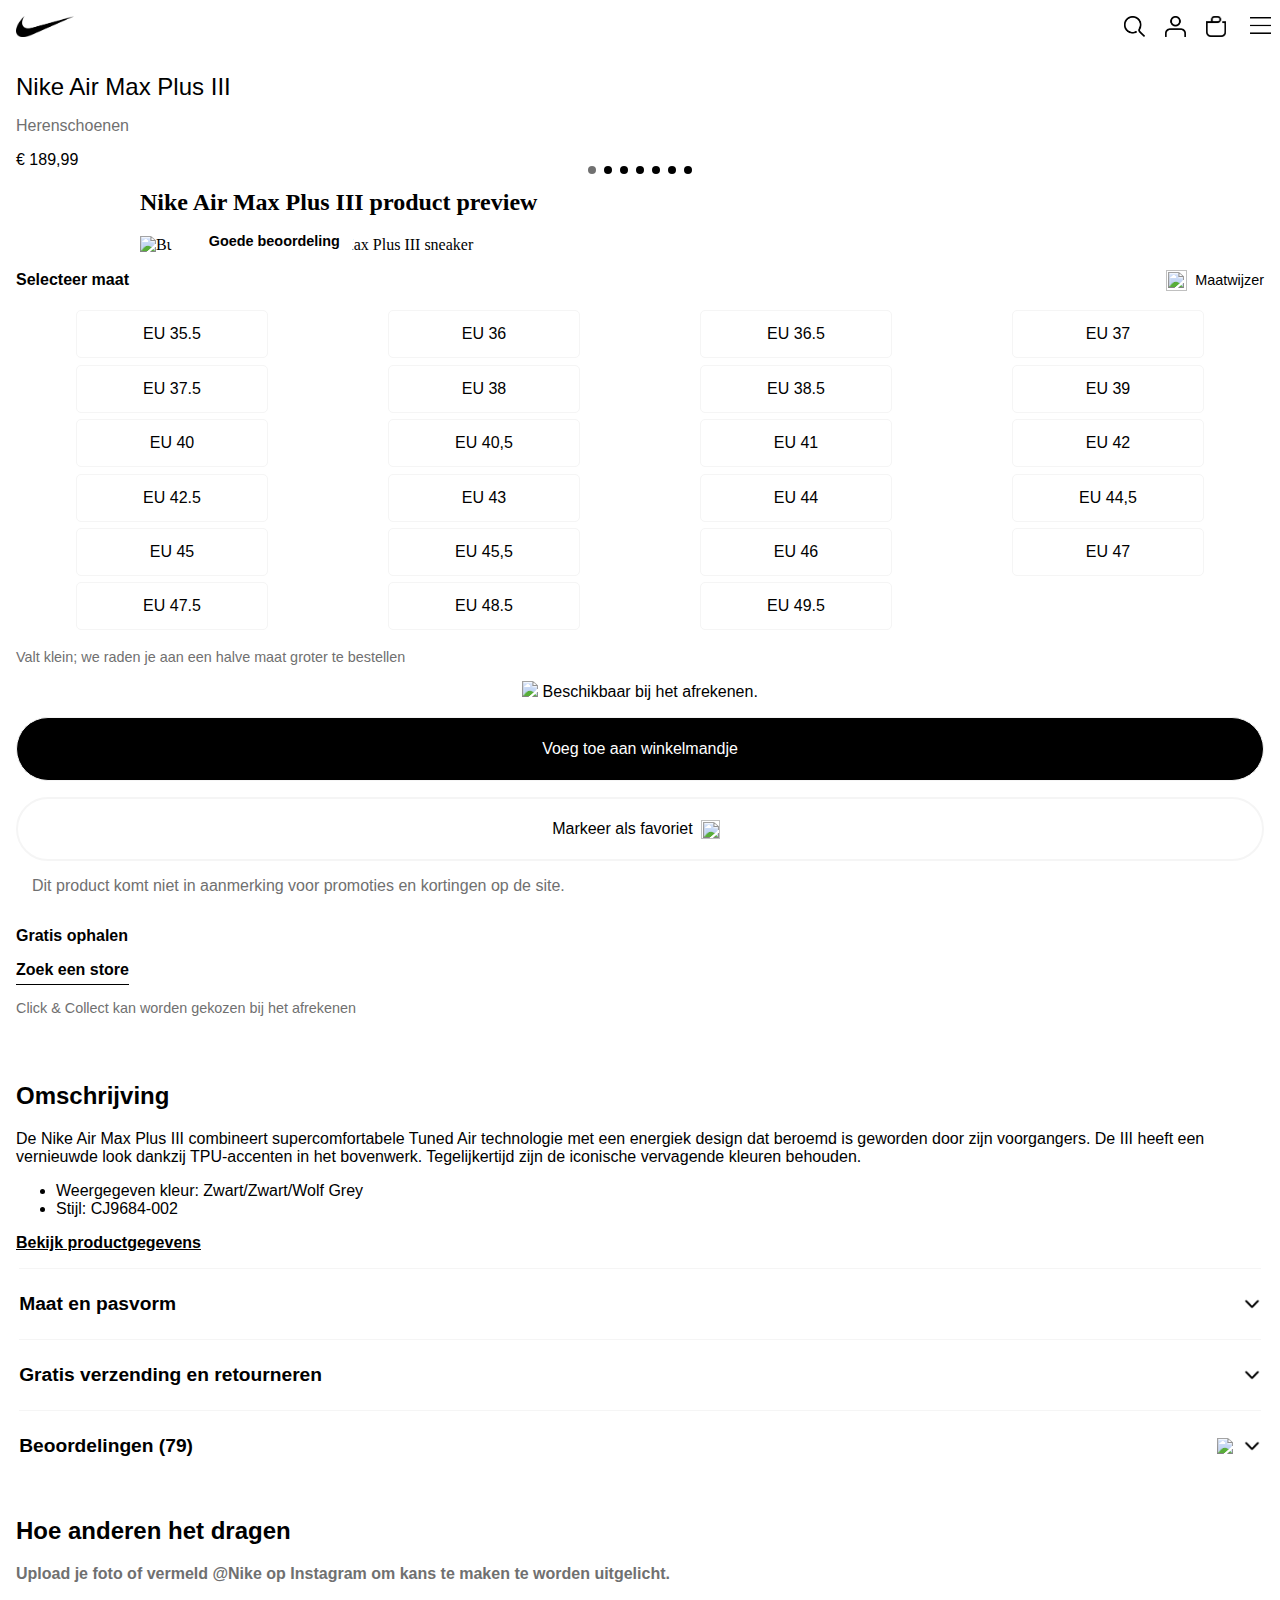
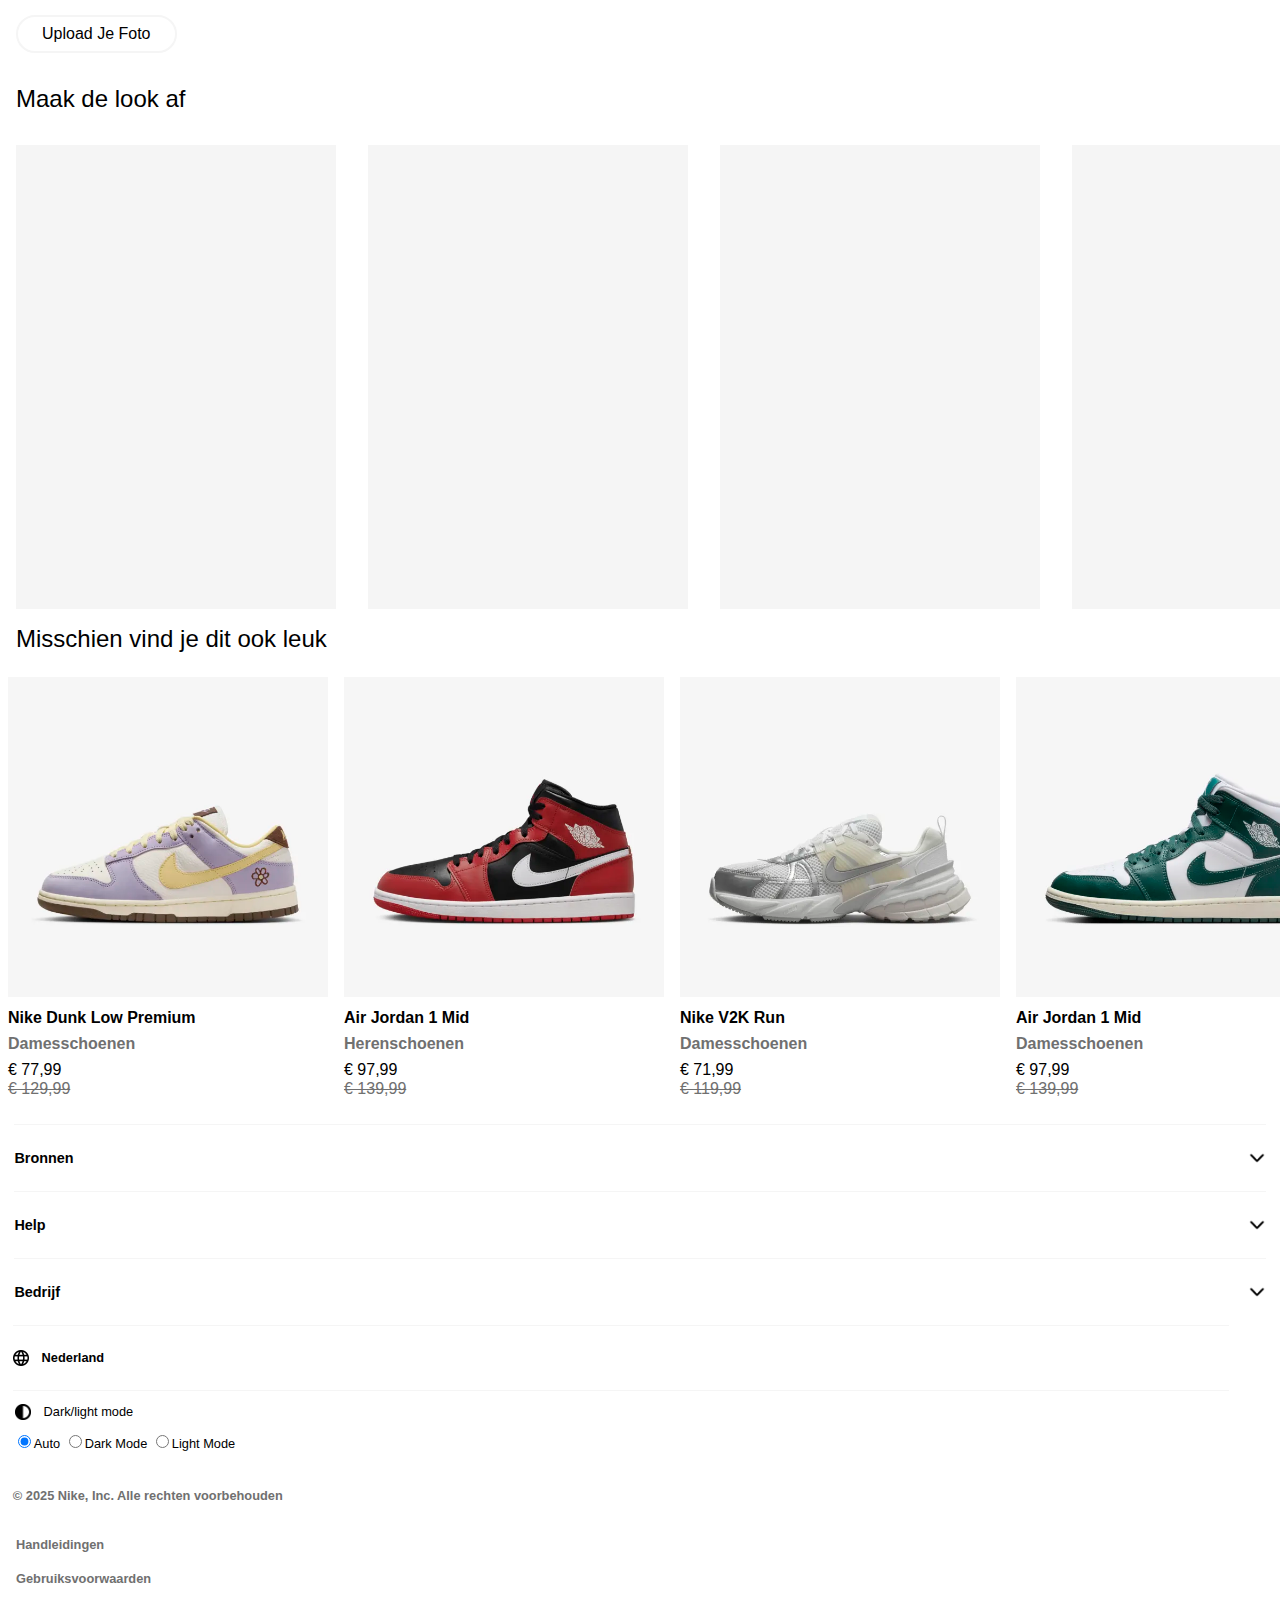
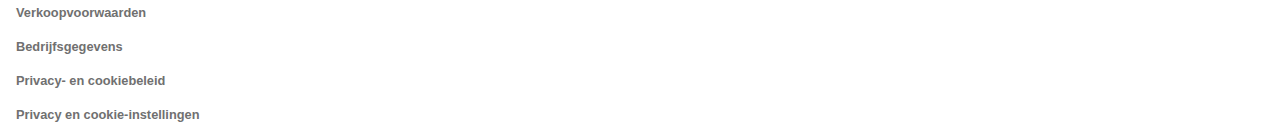
==== commit 2000783d: "Add files via upload" ====
--- a/productPagina.html
+++ b/productPagina.html
@@ -21,10 +21,10 @@
         <a href="#"><img src="images/icons/nike.png" alt="Nike logo"></a>
         
         <ul>
-            <a href="#"><img src="images/icons/search.png" alt="Zoeken"></a>
-            <a href="#"><img src="images/icons/user.png" alt="Account"></a>
-            <a href="#"><img src="images/icons/shopping.png" alt="Winkelmand"></a>
-            <button><img src="images/icons/menu.png" alt="Menu"/></button>
+            <li><a href="#"><img src="images/icons/search.png" alt="Zoeken"></a></li>
+            <li><a href="#"><img src="images/icons/user.png" alt="Account"></a></li>
+            <li><a href="#"><img src="images/icons/shopping.png" alt="Winkelmand"></a></li>
+            <li><button><img src="images/icons/menu.png" alt="Menu"></button></li>
         </ul>
 
         <!-- Burger Menu -->
@@ -32,7 +32,7 @@
         <nav>
             <!-- de sluit button -->
             <!-- de button is ook niet relevant voor screenreaders -->
-            <button aria-hidden="true"><img src="../FED2425/images/icons/close.png" alt="Sluit knop voor menu" /></button>
+            <button aria-hidden="true"><img src="../FED2425/images/icons/close.png" alt="Sluit knop voor menu"></button>
             
             <ul>
               <li><a href="#">Nieuw en uitgelicht<img src="../FED2425/images/icons/right.png"></a></li>
@@ -71,6 +71,7 @@
 
     <!-- Slideshow container -->
     <section>
+        <h2>Nike Air Max Plus III product preview</h2>
         <p><img src="../FED2425/images/icons/starsingle.png">Goede beoordeling</p>
         <ul>
             <li><img src="../FED2425/images/productpage/productFoto1.png" alt="Buitenzijde van de Nike Air Max Plus III sneaker"></li>
@@ -143,6 +144,7 @@
     <!-- Omschrijving -->
 
     <section>
+        <h2>Omschrijving</h2>
         <p>
             De Nike Air Max Plus III combineert supercomfortabele Tuned Air technologie 
             met een energiek design dat beroemd is geworden door zijn voorgangers. 
@@ -251,7 +253,7 @@
                     <li><a href="#"><img src="../FED2425/images/productpage/maakDeLookAf/43.avif" alt=""></a></li>
                     <li><a href="#"><img src="../FED2425/images/productpage/maakDeLookAf/44.avif" alt=""></a></li>
                     <li><a href="#"><img src="../FED2425/images/productpage/maakDeLookAf/deSchoenen.avif" alt=""></a></li>
-                    <li><button><img src="../FED2425/images/icons/eye.png" alt=""><p>Bekijk de hele look </p></button></li>
+                    <li><button><img src="../FED2425/images/icons/eye.png" alt="">Bekijk de hele look</button></li>
                 </ul>
             </li>
             <li>
@@ -261,7 +263,7 @@
                     <li><a href="#"><img src="../FED2425/images/productpage/maakDeLookAf/53.avif" alt=""></a></li>
                     <li><a href="#"><img src="../FED2425/images/productpage/maakDeLookAf/54.avif" alt=""></a></li>
                     <li><a href="#"><img src="../FED2425/images/productpage/maakDeLookAf/deSchoenen.avif" alt=""></a></li>
-                    <li><button><img src="../FED2425/images/icons/eye.png" alt=""><p>Bekijk de hele look </p></button></li>
+                    <li><button><img src="../FED2425/images/icons/eye.png" alt="">Bekijk de hele look</button></li>
                 </ul>
             </li>
             <li>
@@ -271,7 +273,7 @@
                     <li><a href="#"><img src="../FED2425/images/productpage/maakDeLookAf/63.avif" alt=""></a></li>
                     <li><a href="#"><img src="../FED2425/images/productpage/maakDeLookAf/64.avif" alt=""></a></li>
                     <li><a href="#"><img src="../FED2425/images/productpage/maakDeLookAf/deSchoenen.avif" alt=""></a></li>
-                    <li><button><img src="../FED2425/images/icons/eye.png" alt=""><p>Bekijk de hele look </p></button></li>
+                    <li><button><img src="../FED2425/images/icons/eye.png" alt="">Bekijk de hele look</button></li>
                 </ul>
             </li>
             <li>
@@ -281,7 +283,7 @@
                     <li><a href="#"><img src="../FED2425/images/productpage/maakDeLookAf/73.avif" alt=""></a></li>
                     <li><a href="#"><img src="../FED2425/images/productpage/maakDeLookAf/74.avif" alt=""></a></li>
                     <li><a href="#"><img src="../FED2425/images/productpage/maakDeLookAf/deSchoenen.avif" alt=""></a></li>
-                    <li><button><img src="../FED2425/images/icons/eye.png" alt=""><p>Bekijk de hele look </p></button></li>
+                    <li><button><img src="../FED2425/images/icons/eye.png" alt="">Bekijk de hele look</button></li>
                 </ul>
             </li>
             <li>
@@ -291,7 +293,7 @@
                     <li><a href="#"><img src="../FED2425/images/productpage/maakDeLookAf/83.avif" alt=""></a></li>
                     <li><a href="#"><img src="../FED2425/images/productpage/maakDeLookAf/84.avif" alt=""></a></li>
                     <li><a href="#"><img src="../FED2425/images/productpage/maakDeLookAf/deSchoenen.avif" alt=""></a></li>
-                    <li><button><img src="../FED2425/images/icons/eye.png" alt=""><p>Bekijk de hele look </p></button></li>
+                    <li><button><img src="../FED2425/images/icons/eye.png" alt="">Bekijk de hele look</button></li>
                 </ul>
             </li>
         </ul>
@@ -433,12 +435,12 @@
         </details>
         <button>Nederland</button>
 
-        <form>
+        <fieldset>
                 <legend>Dark/light mode</legend>
                 <label><input type="radio" value="auto" name="theme" checked>Auto</label>
                 <label><input type="radio" value="dark" name="theme">Dark Mode</label>
                 <label><input type="radio" value="light" name="theme">Light Mode</label>
-        </form>
+        </fieldset>
 
         <p>© 2025 Nike, Inc. Alle rechten voorbehouden</p>
         <ul>
@@ -450,8 +452,6 @@
             <li><a href="#">Privacy en cookie-instellingen</a></li>
         </ul>
     </footer>
+    <script src="scripts/scriptProductpage.js"></script> 
 </body>
-
-<script src="scripts/scriptProductpage.js"></script> 
-
 </html>
--- a/styles/styles.css
+++ b/styles/styles.css
@@ -62,6 +62,8 @@
 
 header > ul {
     margin-left: auto;
+    list-style: none;
+    display: flex;
 }
 
 header button {
@@ -77,7 +79,7 @@
     position: fixed;
     top: 0;
     right: -100%;
-    width: 70vw;
+    width: 80vw;
     height: 100vh;
     background: var(--main-bg-color);
     transition: 0.3s ease-in-out;
@@ -106,6 +108,7 @@
 nav ul:nth-of-type(1) {
     list-style-type: none;
     padding: 1em 0;
+    margin: 0;
 }
 
 nav ul:nth-of-type(1) li {
@@ -134,6 +137,7 @@
 nav ul:nth-of-type(2) {
     list-style-type: none;
     padding: 1em 0;
+    margin: 0;
 }
 
 nav ul:nth-of-type(2) li {
@@ -324,13 +328,13 @@
 
 /* Dark mode */
 
-footer form legend{
+footer fieldset legend{
     padding-bottom: 1em;
     align-items: center;
     display: flex;
 }
 
-footer form legend::before {
+footer fieldset legend::before {
     content: '';
     display: inline-block;
     width: 16px; 
@@ -340,10 +344,12 @@
     margin-right: 1em;
 }
 
-footer form {
+footer fieldset {
     font-family: Helvetica, arial, sans-serif;
     font-size: .8rem;
     margin: 1em;
+    padding: 0;
+    border: none;
 }
 
 footer p {
@@ -370,7 +376,7 @@
     font-weight: 580;
 }
 
-footer ul li {
+footer > ul:last-of-type li {
     padding: 1rem 0 0 0;
 }
 
@@ -388,19 +394,19 @@
         content: url(../images/icons/darkMode/NikeDark.png);
     }
 
-    :root:has([value="auto"]:checked) header > ul > a:nth-of-type(1) > img {
+    :root:has([value="auto"]:checked) header > ul > li:nth-of-type(1) > a > img {
         content: url(../images/icons/darkMode/searchDark.png);
     }
 
-    :root:has([value="auto"]:checked) header > ul > a:nth-of-type(2) > img {
+    :root:has([value="auto"]:checked) header > ul > li:nth-of-type(2) > a > img {
         content: url(../images/icons/darkMode/userDark.png);
     }
 
-    :root:has([value="auto"]:checked) header > ul > a:nth-of-type(3) > img {
+    :root:has([value="auto"]:checked) header > ul > li:nth-of-type(3) > a > img {
         content: url(../images/icons/darkMode/shoppingDark.png);
     }
 
-    :root:has([value="auto"]:checked) header > ul > button > img {
+    :root:has([value="auto"]:checked) header > ul > li:nth-of-type(4) > button > img {
         content: url(../images/icons/darkMode/menuDark.png);
     }
 
@@ -444,7 +450,7 @@
         background-image: url(../images/icons/darkMode/globeDark.png);
     }
 
-    :root:has([value="auto"]:checked) footer form legend::before {
+    :root:has([value="auto"]:checked) footer fieldset legend::before {
         background-image: url(../images/icons/darkMode/light.png);
     }
 
@@ -463,19 +469,19 @@
     content: url(../images/icons/Nike.png);
 }
 
-:root:has([value="light"]:checked) header > ul > a:nth-of-type(1) > img {
+:root:has([value="light"]:checked) header > ul > li:nth-of-type(1) > a > img {
     content: url(../images/icons/search.png);
 }
 
-:root:has([value="light"]:checked) header > ul > a:nth-of-type(2) > img {
+:root:has([value="light"]:checked) header > ul > li:nth-of-type(2) > a > img {
     content: url(../images/icons/user.png);
 }
 
-:root:has([value="light"]:checked) header > ul > a:nth-of-type(3) > img {
+:root:has([value="light"]:checked) header > ul > li:nth-of-type(3) > a > img {
     content: url(../images/icons/shopping.png);
 }
 
-:root:has([value="light"]:checked) header > ul > button > img {
+:root:has([value="light"]:checked) header > ul > li:nth-of-type(4) > button > img {
     content: url(../images/icons/menu.png);
 }
 
@@ -519,7 +525,7 @@
     background-image: url(../images/icons/globe.png);
 }
 
-:root:has([value="light"]:checked) footer form legend::before {
+:root:has([value="light"]:checked) footer fieldset legend::before {
     background-image: url(../images/icons/dark.png);
 }
 
@@ -533,19 +539,19 @@
     content: url(../images/icons/darkMode/NikeDark.png);
 }
 
-:root:has([value="dark"]:checked) header > ul > a:nth-of-type(1) > img {
+:root:has([value="dark"]:checked) header > ul > li:nth-of-type(1) > a > img {
     content: url(../images/icons/darkMode/searchDark.png);
 }
 
-:root:has([value="dark"]:checked) header > ul > a:nth-of-type(2) > img {
+:root:has([value="dark"]:checked) header > ul > li:nth-of-type(2) > a > img {
     content: url(../images/icons/darkMode/userDark.png);
 }
 
-:root:has([value="dark"]:checked) header > ul > a:nth-of-type(3) > img {
+:root:has([value="dark"]:checked) header > ul > li:nth-of-type(3) > a > img {
     content: url(../images/icons/darkMode/shoppingDark.png);
 }
 
-:root:has([value="dark"]:checked) header > ul > button > img {
+:root:has([value="dark"]:checked) header > ul > li:nth-of-type(4) > button > img {
     content: url(../images/icons/darkMode/menuDark.png);
 }
 
@@ -589,6 +595,6 @@
     background-image: url(../images/icons/darkMode/globeDark.png);
 }
 
-:root:has([value="dark"]:checked) footer form legend::before {
+:root:has([value="dark"]:checked) footer fieldset legend::before {
     background-image: url(../images/icons/darkMode/light.png);
 }--- a/styles/styleProductPagina.css
+++ b/styles/styleProductPagina.css
@@ -660,12 +660,12 @@
     margin: .5em;
 }
 
-section:nth-of-type(7) li > ul button p {
+section:nth-of-type(7) li > ul button {
     margin: 0;
     display: none;
 }
 
-section:nth-of-type(7) li > ul button:hover p {
+section:nth-of-type(7) li > ul button:hover {
     margin: 0;
     display: block;
     padding-right: .5em;
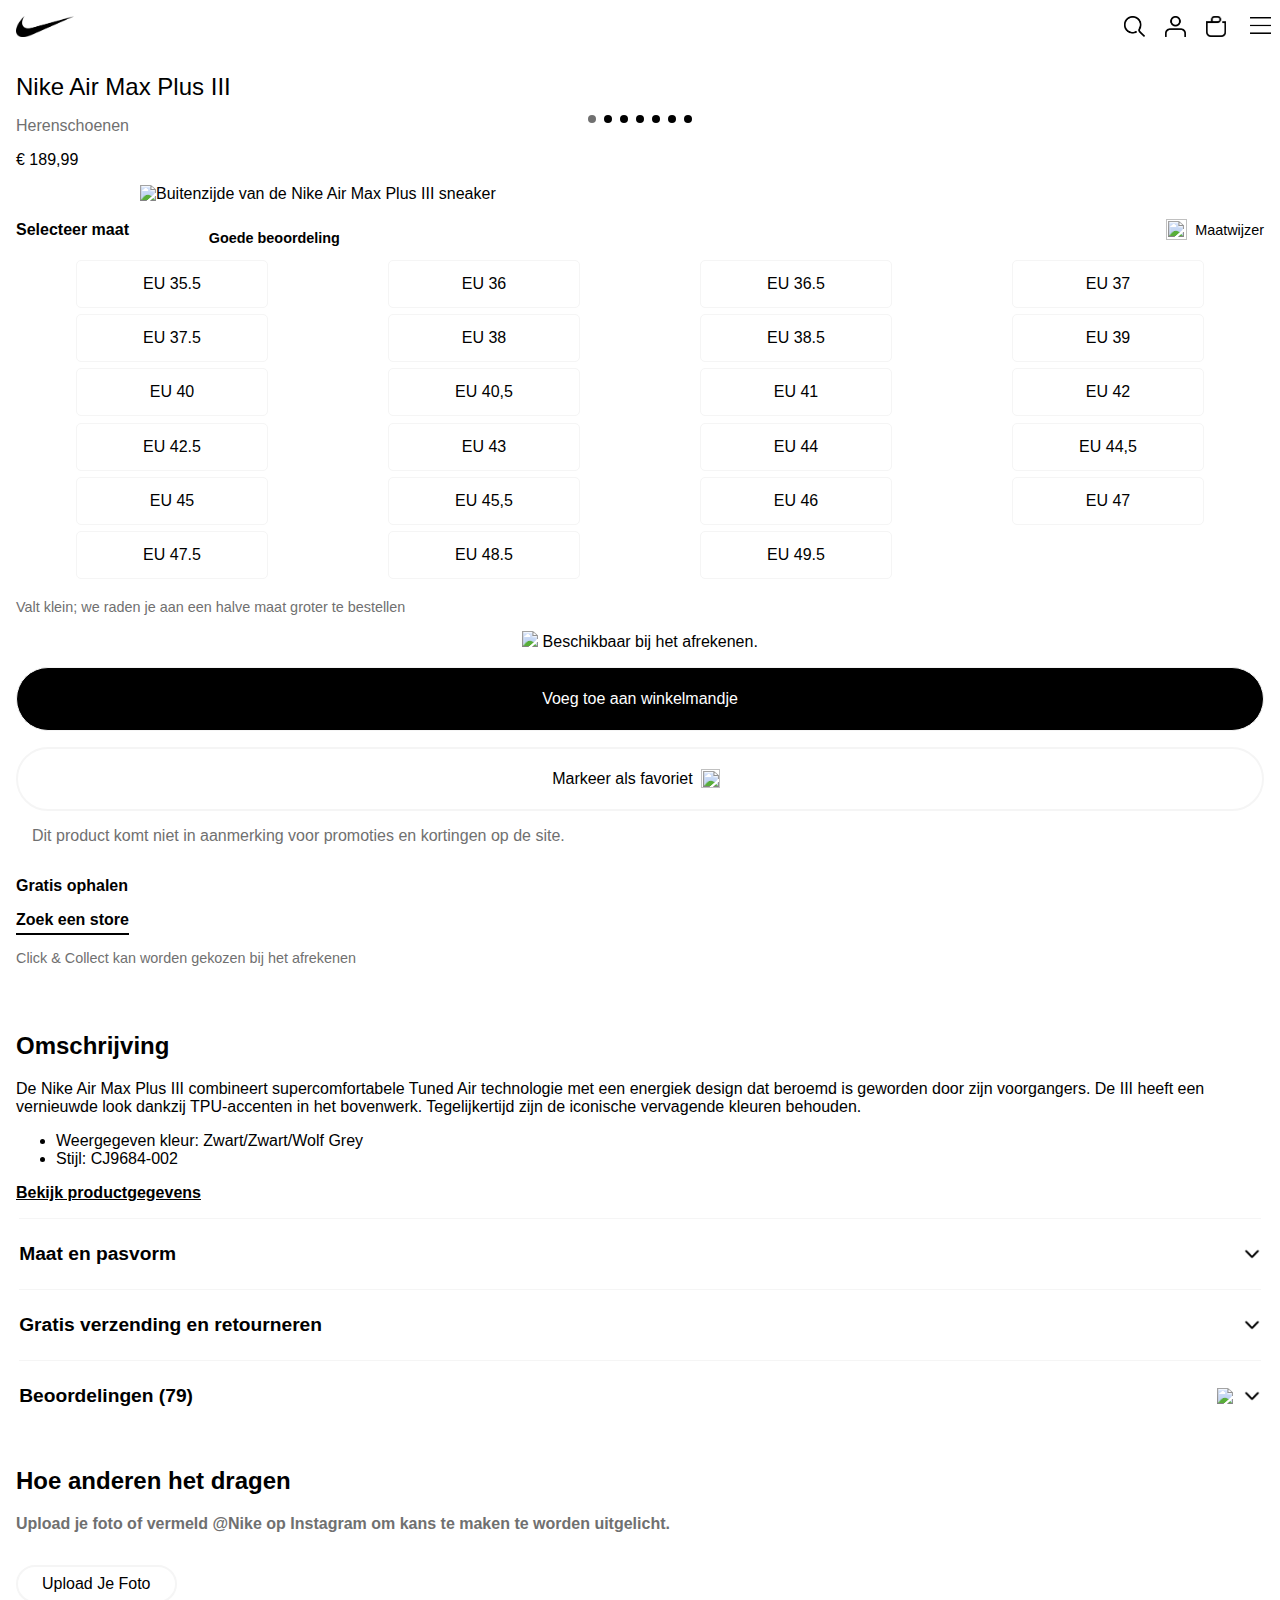
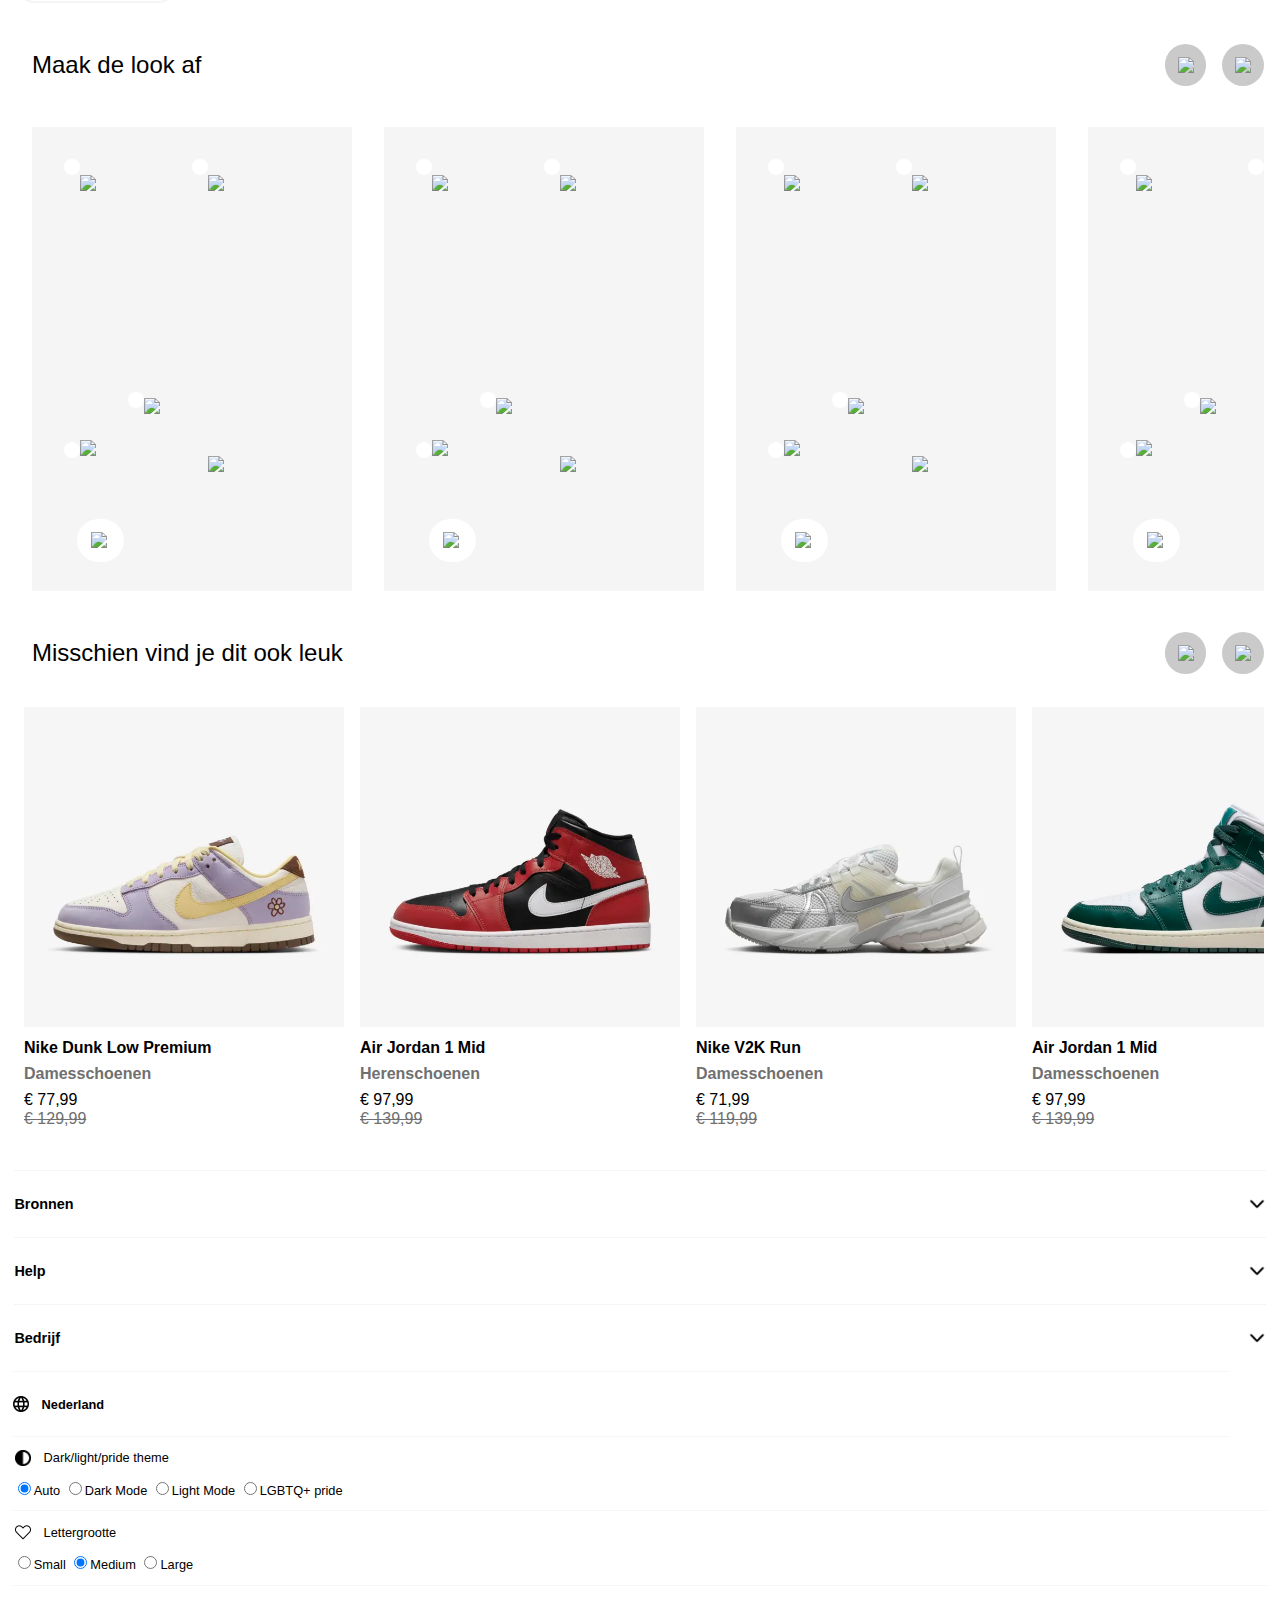
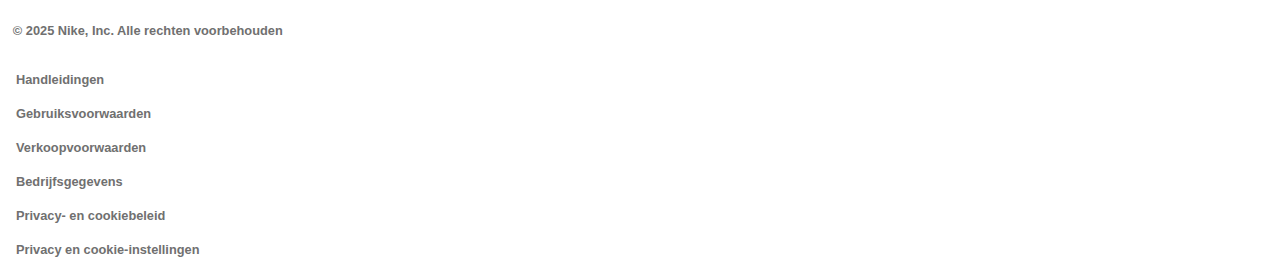
==== commit 36d8b986: "Add files via upload" ====
--- a/productPagina.html
+++ b/productPagina.html
@@ -78,9 +78,9 @@
             <li><img src="../FED2425/images/productpage/productFoto2.png" alt="Onderkant van de Nike Air Max Plus III sneaker"></li>
             <li><img src="../FED2425/images/productpage/productFoto3.png" alt="Binnenzijde van de Nike Air Max Plus III sneaker"></li>
             <li><img src="../FED2425/images/productpage/productFoto4.jpeg" alt="Bovenkant van de Nike Air Max Plus III sneaker"></li>
-            <li><img src="../FED2425/images/productpage/productFoto5.jpeg" alt="Product foto 5"></li>
-            <li><img src="../FED2425/images/productpage/productFoto6.png" alt="Product foto 6"></li>
-            <li><img src="../FED2425/images/productpage/productFoto7.png" alt="Product foto 7"></li>
+            <li><img src="../FED2425/images/productpage/productFoto5.jpeg" alt="Een paar Nike Air Max Plus III sneakers"></li>
+            <li><img src="../FED2425/images/productpage/productFoto6.png" alt="Nike Air Max Plus III sneakers vanaf de achterkant"></li>
+            <li><img src="../FED2425/images/productpage/productFoto7.png" alt="Reflecterende lussen van de Nike Air Max Plus III sneaker"></li>
         </ul>
 
         <ul>
@@ -214,86 +214,278 @@
     <!-- Maak de look af -->
 
     <section>
-        <h2>Maak de look af</h2>
-        <ul>
-            <li>
-                <ul>
-                    <li><a href="#"><img src="../FED2425/images/productpage/maakDeLookAf/11.avif" alt=""></a></li>
-                    <li><a href="#"><img src="../FED2425/images/productpage/maakDeLookAf/12.avif" alt=""></a></li>
-                    <li><a href="#"><img src="../FED2425/images/productpage/maakDeLookAf/13.avif" alt=""></a></li>
-                    <li><a href="#"><img src="../FED2425/images/productpage/maakDeLookAf/14.avif" alt=""></a></li>
-                    <li><a href="#"><img src="../FED2425/images/productpage/maakDeLookAf/deSchoenen.avif" alt=""></a></li>
-                    <li><button><img src="../FED2425/images/icons/eye.png" alt=""><p>Bekijk de hele look </p></button></li>
-                </ul>
-            </li>
-            <li>
-                <ul>
-                    <li><a href="#"><img src="../FED2425/images/productpage/maakDeLookAf/21.avif" alt=""></a></li>
-                    <li><a href="#"><img src="../FED2425/images/productpage/maakDeLookAf/22.avif" alt=""></a></li>
-                    <li><a href="#"><img src="../FED2425/images/productpage/maakDeLookAf/23.avif" alt=""></a></li>
-                    <li><a href="#"><img src="../FED2425/images/productpage/maakDeLookAf/24.avif" alt=""></a></li>
-                    <li><a href="#"><img src="../FED2425/images/productpage/maakDeLookAf/deSchoenen.avif" alt=""></a></li>
-                    <li><button><img src="../FED2425/images/icons/eye.png" alt=""><p>Bekijk de hele look </p></button></li>
-                </ul>
-            </li>
-            <li>
-                <ul>
-                    <li><a href="#"><img src="../FED2425/images/productpage/maakDeLookAf/31.avif" alt=""></a></li>
-                    <li><a href="#"><img src="../FED2425/images/productpage/maakDeLookAf/32.avif" alt=""></a></li>
-                    <li><a href="#"><img src="../FED2425/images/productpage/maakDeLookAf/33.avif" alt=""></a></li>
-                    <li><a href="#"><img src="../FED2425/images/productpage/maakDeLookAf/34.avif" alt=""></a></li>
-                    <li><a href="#"><img src="../FED2425/images/productpage/maakDeLookAf/deSchoenen.avif" alt=""></a></li>
-                    <li><button><img src="../FED2425/images/icons/eye.png" alt=""><p>Bekijk de hele look </p></button></li>
-                </ul>
-            </li>
-            <li>
-                <ul>
-                    <li><a href="#"><img src="../FED2425/images/productpage/maakDeLookAf/41.avif" alt=""></a></li>
-                    <li><a href="#"><img src="../FED2425/images/productpage/maakDeLookAf/42.avif" alt=""></a></li>
-                    <li><a href="#"><img src="../FED2425/images/productpage/maakDeLookAf/43.avif" alt=""></a></li>
-                    <li><a href="#"><img src="../FED2425/images/productpage/maakDeLookAf/44.avif" alt=""></a></li>
-                    <li><a href="#"><img src="../FED2425/images/productpage/maakDeLookAf/deSchoenen.avif" alt=""></a></li>
-                    <li><button><img src="../FED2425/images/icons/eye.png" alt="">Bekijk de hele look</button></li>
-                </ul>
-            </li>
-            <li>
-                <ul>
-                    <li><a href="#"><img src="../FED2425/images/productpage/maakDeLookAf/51.avif" alt=""></a></li>
-                    <li><a href="#"><img src="../FED2425/images/productpage/maakDeLookAf/52.avif" alt=""></a></li>
-                    <li><a href="#"><img src="../FED2425/images/productpage/maakDeLookAf/53.avif" alt=""></a></li>
-                    <li><a href="#"><img src="../FED2425/images/productpage/maakDeLookAf/54.avif" alt=""></a></li>
-                    <li><a href="#"><img src="../FED2425/images/productpage/maakDeLookAf/deSchoenen.avif" alt=""></a></li>
-                    <li><button><img src="../FED2425/images/icons/eye.png" alt="">Bekijk de hele look</button></li>
-                </ul>
-            </li>
-            <li>
-                <ul>
-                    <li><a href="#"><img src="../FED2425/images/productpage/maakDeLookAf/61.avif" alt=""></a></li>
-                    <li><a href="#"><img src="../FED2425/images/productpage/maakDeLookAf/62.avif" alt=""></a></li>
-                    <li><a href="#"><img src="../FED2425/images/productpage/maakDeLookAf/63.avif" alt=""></a></li>
-                    <li><a href="#"><img src="../FED2425/images/productpage/maakDeLookAf/64.avif" alt=""></a></li>
-                    <li><a href="#"><img src="../FED2425/images/productpage/maakDeLookAf/deSchoenen.avif" alt=""></a></li>
-                    <li><button><img src="../FED2425/images/icons/eye.png" alt="">Bekijk de hele look</button></li>
-                </ul>
-            </li>
-            <li>
-                <ul>
-                    <li><a href="#"><img src="../FED2425/images/productpage/maakDeLookAf/71.avif" alt=""></a></li>
-                    <li><a href="#"><img src="../FED2425/images/productpage/maakDeLookAf/72.avif" alt=""></a></li>
-                    <li><a href="#"><img src="../FED2425/images/productpage/maakDeLookAf/73.avif" alt=""></a></li>
-                    <li><a href="#"><img src="../FED2425/images/productpage/maakDeLookAf/74.avif" alt=""></a></li>
-                    <li><a href="#"><img src="../FED2425/images/productpage/maakDeLookAf/deSchoenen.avif" alt=""></a></li>
-                    <li><button><img src="../FED2425/images/icons/eye.png" alt="">Bekijk de hele look</button></li>
-                </ul>
-            </li>
-            <li>
-                <ul>
-                    <li><a href="#"><img src="../FED2425/images/productpage/maakDeLookAf/81.avif" alt=""></a></li>
-                    <li><a href="#"><img src="../FED2425/images/productpage/maakDeLookAf/82.avif" alt=""></a></li>
-                    <li><a href="#"><img src="../FED2425/images/productpage/maakDeLookAf/83.avif" alt=""></a></li>
-                    <li><a href="#"><img src="../FED2425/images/productpage/maakDeLookAf/84.avif" alt=""></a></li>
-                    <li><a href="#"><img src="../FED2425/images/productpage/maakDeLookAf/deSchoenen.avif" alt=""></a></li>
-                    <li><button><img src="../FED2425/images/icons/eye.png" alt="">Bekijk de hele look</button></li>
+        <h2>Maak de look af</h2><button><img src="../FED2425/images/icons/left.png" alt="Carrousel naar links"></button><button><img src="../FED2425/images/icons/right.png" alt="Carrousel naar rechts"></button>
+        <ul>
+            <li>
+                <ul>
+                    <li><a href="#"><img src="../FED2425/images/productpage/maakDeLookAf/11.avif"></a></li>
+                    <li><a href="#">
+                        <h3>Nike Sportswear Polo voor heren</h3>
+                        <p>Polo Shirt</p>
+                        <p>€ 34,99</p>
+                        </a>
+                    </li>
+                    <li><a href="#"><img src="../FED2425/images/productpage/maakDeLookAf/12.avif"></a></li>
+                    <li><a href="#">
+                        <h3>Nike Club Ongestructureerde pet</h3>
+                        <p>Flat cap</p>
+                        <p>€ 19,99</p>
+                        </a>
+                    </li>
+                    <li><a href="#"><img src="../FED2425/images/productpage/maakDeLookAf/13.avif"></a></li>
+                    <li><a href="#">
+                        <h3>Nike Club Geweven flowshorts voor heren</h3>
+                        <p>Athletic Shorts</p>
+                        <p>€ 27,99</p>
+                        </a>
+                    </li>
+                    <li><a href="#"><img src="../FED2425/images/productpage/maakDeLookAf/14.avif"></a></li>
+                    <li><a href="#">
+                        <h3>Nike Sportswear RPM Rugzak (26 liter)</h3>
+                        <p>Athletic Backpack</p>
+                        <p>€ 99,99</p>
+                        </a>
+                    </li>
+                    <li><a href="#"><img src="../FED2425/images/productpage/maakDeLookAf/deSchoenen.avif"></a></li>
+                    <li><button><img src="../FED2425/images/icons/eye.png"><p>Bekijk de hele look </p></button></li>
+                </ul>
+            </li>
+            <li>
+                <ul>
+                    <li><a href="#"><img src="../FED2425/images/productpage/maakDeLookAf/21.avif"></a></li>
+                    <li><a href="#">
+                        <h3>Nike ACG Dri-FIT T-shirt voor heren</h3>
+                        <p>Athletic Shirt</p>
+                        <p>€ 54,99</p>
+                        </a>
+                    </li>                    
+                    <li><a href="#"><img src="../FED2425/images/productpage/maakDeLookAf/22.avif"></a></li>
+                    <li><a href="#">
+                        <h3>Nike Heritage Crossbodytas (4 liter)</h3>
+                        <p>Crossbody Bag</p>
+                        <p>€ 26,49</p>
+                        </a>
+                    </li>   
+                    <li><a href="#"><img src="../FED2425/images/productpage/maakDeLookAf/23.avif"></a></li>
+                    <li><a href="#">
+                        <h3>Nike Tech Joggingbroek van fleece voor heren</h3>
+                        <p>Jogger Pants</p>
+                        <p>€ 109,99</p>
+                        </a>
+                    </li>
+                    <li><a href="#"><img src="../FED2425/images/productpage/maakDeLookAf/24.avif"></a></li>
+                    <li><a href="#">
+                        <h3>Nike Enkelsokken met demping (3 paar)</h3>
+                        <p>Athletic Socks</p>
+                        <p>€ 12,99</p>
+                        </a>
+                    </li>
+                    <li><a href="#"><img src="../FED2425/images/productpage/maakDeLookAf/deSchoenen.avif"></a></li>
+                    <li><button><img src="../FED2425/images/icons/eye.png"><p>Bekijk de hele look </p></button></li>
+                </ul>
+            </li>
+            <li>
+                <ul>
+                    <li><a href="#"><img src="../FED2425/images/productpage/maakDeLookAf/31.avif"></a></li>
+                    <li><a href="#">
+                        <h3>Nike ACG T-shirt voor heren</h3>
+                        <p>Athletic Shirt</p>
+                        <p>€ 31,97</p>
+                        </a>
+                    </li>
+                    <li><a href="#"><img src="../FED2425/images/productpage/maakDeLookAf/32.avif"></a></li>
+                    <li><a href="#">
+                        <h3>Nike Totality Dri-FIT knit veelzijdig jack</h3>
+                        <p>Athletic Jacket</p>
+                        <p>€ 54,99</p>
+                        </a>
+                    </li>
+                    <li><a href="#"><img src="../FED2425/images/productpage/maakDeLookAf/33.avif"></a></li>
+                    <li><a href="#">
+                        <h3>Nike Sportswear Club Fleece Joggingbroek</h3>
+                        <p>Jogger Pants</p>
+                        <p>€ 38,49</p>
+                        </a>
+                    </li>
+                    <li><a href="#"><img src="../FED2425/images/productpage/maakDeLookAf/34.avif"></a></li>
+                    <li><a href="#">
+                        <h3>Nike Utility Elite Rugzak (37 liter)</h3>
+                        <p>Athletic Backpack</p>
+                        <p>€ 109,99</p>
+                        </a>
+                    </li>
+                    <li><a href="#"><img src="../FED2425/images/productpage/maakDeLookAf/deSchoenen.avif"></a></li>
+                    <li><button><img src="../FED2425/images/icons/eye.png"><p>Bekijk de hele look </p></button></li>
+                </ul>
+            </li>
+            <li>
+                <ul>
+                    <li><a href="#"><img src="../FED2425/images/productpage/maakDeLookAf/41.avif"></a></li>
+                    <li><a href="#">
+                        <h3>Nike ACG T-shirt voor heren</h3>
+                        <p>Athletic Shirt</p>
+                        <p>€ 31,99</p>
+                        </a>
+                    </li>
+                    <li><a href="#"><img src="../FED2425/images/productpage/maakDeLookAf/42.avif"></a></li>
+                    <li><a href="#">
+                        <h3>Nike Sportswear Club Fleece Hoodie met rits</h3>
+                        <p>Hoodie</p>
+                        <p>€ 74,99</p>
+                        </a>
+                    </li>
+                    <li><a href="#"><img src="../FED2425/images/productpage/maakDeLookAf/43.avif"></a></li>
+                    <li><a href="#">
+                        <h3>Nike Sportswear Club Herenshorts met graphic</h3>
+                        <p>Athletic Shorts</p>
+                        <p>€ 44,99</p>
+                        </a>
+                    </li>
+                    <li><a href="#"><img src="../FED2425/images/productpage/maakDeLookAf/44.avif"></a></li>
+                    <li><a href="#">
+                        <h3>Nike Everyday Plus Cushioned Crew</h3>
+                        <p>Crew Socks</p>
+                        <p>€ 27,99</p>
+                        </a>
+                    </li>
+                    <li><a href="#"><img src="../FED2425/images/productpage/maakDeLookAf/deSchoenen.avif"></a></li>
+                    <li><button><img src="../FED2425/images/icons/eye.png"><p>Bekijk de hele look</p></button></li>
+                </ul>
+            </li>
+            <li>
+                <ul>
+                    <li><a href="#"><img src="../FED2425/images/productpage/maakDeLookAf/51.avif"></a></li>
+                    <li><a href="#">
+                        <h3>Nike ACG 'Lungs' T-shirt met lange mouwen voor heren</h3>
+                        <p>Active Long Sleeve Shirt</p>
+                        <p>€ 43,99</p>
+                        </a>
+                    </li>
+                    <li><a href="#"><img src="../FED2425/images/productpage/maakDeLookAf/52.avif"></a></li>
+                    <li><a href="#">
+                        <h3>Nike Brasilia 9.5 Trainingstas (small, 41 liter)</h3>
+                        <p>Trainingstas (small, 41 liter)</p>
+                        <p>€ 37,99</p>
+                        </a>
+                    </li>
+                    <li><a href="#"><img src="../FED2425/images/productpage/maakDeLookAf/53.avif"></a></li>
+                    <li><a href="#">
+                        <h3>Nike Sportswear Alumni Herenshorts van sweatstof</h3>
+                        <p>Athletic Shorts</p>
+                        <p>€ 31,49</p>
+                        </a>
+                    </li>
+                    <li><a href="#"><img src="../FED2425/images/productpage/maakDeLookAf/54.avif"></a></li>
+                    <li><a href="#">
+                        <h3>Nike Everyday Cushioned Crew trainingssokken (3 paar)</h3>
+                        <p>Athletic Socks</p>
+                        <p>€ 14,99</p>
+                        </a>
+                    </li>
+                    <li><a href="#"><img src="../FED2425/images/productpage/maakDeLookAf/deSchoenen.avif"></a></li>
+                    <li><button><img src="../FED2425/images/icons/eye.png"><p>Bekijk de hele look</p></button></li>
+                </ul>
+            </li>
+            <li>
+                <ul>
+                    <li><a href="#"><img src="../FED2425/images/productpage/maakDeLookAf/61.avif"></a></li>
+                    <li><a href="#">
+                        <h3>Nike Dri-FIT Men’s Swoosh Training T-Shirt</h3>
+                        <p>Athletic Shirt</p>
+                        <p>€ 17.97</p>
+                        </a>
+                    </li>
+                    <li><a href="#"><img src="../FED2425/images/productpage/maakDeLookAf/62.avif"></a></li>
+                    <li><a href="#">
+                        <h3>Nike Dri-FIT Pro Gestructureerde Futura</h3>
+                        <p>Athletic Hat</p>
+                        <p>€ 27,99</p>
+                        </a>
+                    </li>
+                    <li><a href="#"><img src="../FED2425/images/productpage/maakDeLookAf/63.avif"></a></li>
+                    <li><a href="#">
+                        <h3>Nike Club Alumni Herenshorts van sweatstof</h3>
+                        <p>Terry Shorts</p>
+                        <p>€ 33,99</p>
+                        </a>
+                    </li>
+                    <li><a href="#"><img src="../FED2425/images/productpage/maakDeLookAf/64.avif"></a></li>
+                    <li><a href="#">
+                        <h3>Nike Sportswear RPM Tote (26L)</h3>
+                        <p>Athletic Tote</p>
+                        <p>€ 94,99</p>
+                        </a>
+                    </li>
+                    <li><a href="#"><img src="../FED2425/images/productpage/maakDeLookAf/deSchoenen.avif"></a></li>
+                    <li><button><img src="../FED2425/images/icons/eye.png"><p>Bekijk de hele look</p></button></li>
+                </ul>
+            </li>
+            <li>
+                <ul>
+                    <li><a href="#"><img src="../FED2425/images/productpage/maakDeLookAf/71.avif"></a></li>
+                    <li><a href="#">
+                        <h3>Nike T-shirt</h3>
+                        <p>Athletic shirt</p>
+                        <p>€ 34,99</p>
+                        </a>
+                    </li>
+                    <li><a href="#"><img src="../FED2425/images/productpage/maakDeLookAf/72.avif"></a></li>
+                    <li><a href="#">
+                        <h3>Nike Solo Swoosh Fleecetop met ronde hals</h3>
+                        <p>Crew Neck Pullover</p>
+                        <p>€ 71,99</p>
+                        </a>
+                    </li>
+                    <li><a href="#"><img src="../FED2425/images/productpage/maakDeLookAf/73.avif"></a></li>
+                    <li><a href="#">
+                        <h3>Nike SB Kearny Cargo-skatebroek voor heren</h3>
+                        <p>Cargo Pants</p>
+                        <p>€ 62,99</p>
+                        </a>
+                    </li>
+                    <li><a href="#"><img src="../FED2425/images/productpage/maakDeLookAf/74.avif"></a></li>
+                    <li><a href="#">
+                        <h3>Nike Club Cap Ongestructureerde pet</h3>
+                        <p>Baseball Hat</p>
+                        <p>€ 22,49</p>
+                        </a>
+                    </li>
+                    <li><a href="#"><img src="../FED2425/images/productpage/maakDeLookAf/deSchoenen.avif"></a></li>
+                    <li><button><img src="../FED2425/images/icons/eye.png"><p>Bekijk de hele look</p></button></li>
+                </ul>
+            </li>
+            <li>
+                <ul>
+                    <li><a href="#"><img src="../FED2425/images/productpage/maakDeLookAf/81.avif"></a></li>
+                    <li><a href="#">
+                        <h3>Nike Sportswear Club T-shirt voor heren</h3>
+                        <p>Athletic Shirt</p>
+                        <p>€ 24,99</p>
+                        </a>
+                    </li>
+                    <li><a href="#"><img src="../FED2425/images/productpage/maakDeLookAf/82.avif"></a></li>
+                    <li><a href="#">
+                        <h3>Nike Sportswear Tech Fleece Windrunner Hoodie</h3>
+                        <p>Hoodie</p>
+                        <p>€ 77,99</p>
+                        </a>
+                    </li>
+                    <li><a href="#"><img src="../FED2425/images/productpage/maakDeLookAf/83.avif"></a></li>
+                    <li><a href="#">
+                        <h3>Nike Tech Fleecebroek voor heren</h3>
+                        <p>Trousers</p>
+                        <p>€ 84,49</p>
+                        </a>
+                    </li>
+                    <li><a href="#"><img src="../FED2425/images/productpage/maakDeLookAf/84.avif"></a></li>
+                    <li><a href="#">
+                        <h3>Nike Brasilia 9.5 Trainingstas (medium, 60 liter)</h3>
+                        <p>Athletic Duffel</p>
+                        <p>€ 42,99</p>
+                        </a>
+                    </li>
+                    <li><a href="#"><img src="../FED2425/images/productpage/maakDeLookAf/deSchoenen.avif"></a></li>
+                    <li><button><img src="../FED2425/images/icons/eye.png"><p>Bekijk de hele look</p></button></li>
                 </ul>
             </li>
         </ul>
@@ -302,7 +494,7 @@
     <!-- Misschien vind je dit ook leuk -->
 
     <section>
-        <h2>Misschien vind je dit ook leuk</h2>
+        <h2>Misschien vind je dit ook leuk</h2><button><img src="../FED2425/images/icons/left.png" alt="Carrousel naar links"></button><button><img src="../FED2425/images/icons/right.png" alt="Carrousel naar rechts"></button>
         <ul>
             <li>
                 <a href="#">
@@ -436,10 +628,18 @@
         <button>Nederland</button>
 
         <fieldset>
-                <legend>Dark/light mode</legend>
+                <legend>Dark/light/pride theme</legend>
                 <label><input type="radio" value="auto" name="theme" checked>Auto</label>
                 <label><input type="radio" value="dark" name="theme">Dark Mode</label>
                 <label><input type="radio" value="light" name="theme">Light Mode</label>
+                <label><input type="radio" value="gay" name="theme">LGBTQ+ pride</label>
+        </fieldset>
+
+        <fieldset>
+            <legend>Lettergrootte</legend>
+            <label><input type="radio" value="small" name="size">Small</label>
+            <label><input type="radio" value="medium" name="size" checked>Medium</label>
+            <label><input type="radio" value="large" name="size">Large</label>
         </fieldset>
 
         <p>© 2025 Nike, Inc. Alle rechten voorbehouden</p>
--- a/styles/styles.css
+++ b/styles/styles.css
@@ -24,6 +24,43 @@
 
     --button-bg-color: light-dark(#000000,#ffffff);
     --button-txt-color: light-dark(#ffffff,#000000);
+
+    --rainbow: linear-gradient(
+        45deg,
+        crimson,
+        darkorange,
+        gold,
+        limegreen,
+        dodgerblue,
+        blueviolet,
+        crimson,
+        darkorange,
+        gold,
+        limegreen,
+        dodgerblue,
+        blueviolet,
+        crimson
+    );
+
+    --scale-small: 0.8;   
+    --scale-medium: 1;     
+    --scale-large: 1.2;  
+
+    --font-size-xs: calc(0.8rem * var(--font-scale));   
+    --font-size-s: calc(0.9rem * var(--font-scale));   
+    --font-size-m: calc(1rem * var(--font-scale));    
+    --font-size-l: calc(1.2rem * var(--font-scale));    
+    --font-size-xl: calc(1.5rem * var(--font-scale));   
+    --font-size-xxl: calc(3rem * var(--font-scale));     
+}
+
+@keyframes rainbow-background {
+    0% {
+        background-position: left bottom;
+    }
+    100% {
+        background-position: right top;
+    }
 }
 
 @font-face {
@@ -34,6 +71,23 @@
 body {
     margin: 0;    
     background: var(--main-bg-color);
+    font-family: Helvetica, arial, sans-serif;;
+}
+
+/*************/
+/* FONT SIZE */
+/*************/
+
+:root:has([name="size"][value="small"]:checked) {
+    --font-scale: var(--scale-small);
+}
+
+:root:has([name="size"][value="medium"]:checked) {
+    --font-scale: var(--scale-medium);
+}
+
+:root:has([name="size"][value="large"]:checked) {
+    --font-scale: var(--scale-large);
 }
 
 /**********/
@@ -68,7 +122,8 @@
 
 header button {
     border: none;
-    background-color: var(--main-bg-color);
+    background-color: transparent;
+    cursor: pointer;
 }
 
 /***************/
@@ -85,8 +140,6 @@
     transition: 0.3s ease-in-out;
     padding: 2em 1em 2em 2em;
     z-index: 1000;
-
-    font-family: Helvetica, arial, sans-serif;
 }
 
 nav.open {
@@ -119,7 +172,7 @@
     display: flex;
     justify-content: space-between;
     text-decoration: none;
-    font-size: 1.5rem;
+    font-size: var(--font-size-xl);
     color: var(--main-txt-color);
 }
 
@@ -157,7 +210,7 @@
     align-items: center;
     justify-content: flex-start;
     text-decoration: none;
-    font-size: .9rem;
+    font-size: var(--font-size-s);
     font-weight: 550;
     color: var(--main-txt-color);
 }
@@ -165,7 +218,7 @@
 /* Account */
 
 nav p {
-    font-size: 1.2rem;
+    font-size: var(--font-size-l);
     color: var(--sec-txt-color);
     padding: 1em 0;
     line-height: 1.5em;
@@ -174,14 +227,14 @@
 
 nav p > a {
     text-decoration: none;
-    font-size: 1.2rem;
+    font-size: var(--font-size-l);
     font-weight: 550;
     color: var(--main-txt-color);
 }
 
 nav > a {
     text-decoration: none;
-    font-size: 1rem;
+    font-size: var(--font-size-m);
     font-weight: 550;
     color: var(--main-txt-color);
     padding: .5em 1em ;
@@ -232,7 +285,7 @@
     align-items: center;
     justify-content: flex-start;
     text-decoration: none;
-    font-size: 1rem;
+    font-size: var(--font-size-m);
     font-weight: 550;
     color: var(--main-txt-color);
 }
@@ -254,8 +307,7 @@
     border-color: var(--sec-bg-color);
 
     text-decoration: none;
-    font-family: Helvetica, arial, sans-serif;
-    font-size: .9rem;
+    font-size: var(--font-size-s);
     color: var(--main-txt-color);
     font-weight: 580;
 }
@@ -284,8 +336,7 @@
 
 footer details  a{
     text-decoration: none;
-    font-family: Helvetica, arial, sans-serif;
-    font-size: .8rem;
+    font-size: var(--font-size-xs);
     color: var(--sec-txt-color);
     font-weight: 580;
 }
@@ -294,8 +345,7 @@
 
 footer button {
     text-decoration: none;
-    font-family: Helvetica, arial, sans-serif;
-    font-size: .8rem;
+    font-size: var(--font-size-xs);
     color: var(--main-txt-color);
     font-weight: 580;
     text-align: left;
@@ -308,7 +358,7 @@
     padding: 1.5rem 0em;
     margin: 0 1em 0 1em;
 
-    width: 95vw;
+    width: 95%;
 
     display: flex;
     justify-content: flex-start;
@@ -334,7 +384,7 @@
     display: flex;
 }
 
-footer fieldset legend::before {
+footer fieldset:nth-of-type(1) legend::before {
     content: '';
     display: inline-block;
     width: 16px; 
@@ -344,17 +394,26 @@
     margin-right: 1em;
 }
 
+footer fieldset:nth-of-type(2) legend::before {
+    content: '';
+    display: inline-block;
+    width: 16px; 
+    height: 16px; 
+    background: url('../images/icons/heart.png') no-repeat;
+    background-size: cover; 
+    margin-right: 1em;
+}
+
 footer fieldset {
-    font-family: Helvetica, arial, sans-serif;
-    font-size: .8rem;
+    font-size: var(--font-size-xs);
     margin: 1em;
-    padding: 0;
+    padding: 0 1em 1em 0;
     border: none;
+    border-bottom: 1px solid var(--sec-bg-color);
 }
 
 footer p {
-    font-family: Helvetica, arial, sans-serif;
-    font-size: .8rem;
+    font-size: var(--font-size-xs);
     color: var(--sec-txt-color);
     font-weight: 580;
     text-align: left;
@@ -370,8 +429,7 @@
     
 footer ul a{
     text-decoration: none;
-    font-family: Helvetica, arial, sans-serif;
-    font-size: .8rem;
+    font-size: var(--font-size-xs);
     color: var(--sec-txt-color);
     font-weight: 580;
 }
@@ -384,10 +442,11 @@
 /* LIGHT/DARK MODE */
 /*******************/
 
-/* Auto Mode */
 :root:has([value="auto"]:checked) {
     color-scheme: light dark;
 }
+
+/* Auto Mode */
 
 @media (prefers-color-scheme: dark) {
     :root:has([value="auto"]:checked) header > a > img {
@@ -442,6 +501,14 @@
         content: url(../images/icons/darkMode/storeDark.png);
     }
 
+    :root:has([value="auto"]:checked) section > button:nth-of-type(1) > img {
+        content: url(../images/icons/darkMode/leftDark.png);
+    }
+
+    :root:has([value="auto"]:checked) section > button:nth-of-type(2) > img {
+        content: url(../images/icons/darkMode/rightDark.png);
+    }
+
     :root:has([value="auto"]:checked) footer summary::after {
         background-image: url(../images/icons/darkMode/downDark.png);
     }
@@ -450,8 +517,12 @@
         background-image: url(../images/icons/darkMode/globeDark.png);
     }
 
-    :root:has([value="auto"]:checked) footer fieldset legend::before {
+    :root:has([value="auto"]:checked) footer fieldset:nth-of-type(1) legend::before {
         background-image: url(../images/icons/darkMode/light.png);
+    }
+
+    :root:has([value="auto"]:checked) footer fieldset:nth-of-type(2) legend::before {
+        background-image: url(../images/icons/darkMode/letterDark.png);
     }
 
     :root:has([value="auto"]:checked) footer details::after {
@@ -517,6 +588,14 @@
     content: url(../images/icons/store.png);
 }
 
+:root:has([value="light"]:checked) section > button:nth-of-type(1) > img {
+    content: url(../images/icons/left.png);
+}
+
+:root:has([value="light"]:checked) section > button:nth-of-type(2) > img {
+    content: url(../images/icons/right.png);
+}
+
 :root:has([value="light"]:checked) footer summary::after {
     background-image: url(../images/icons/down.png);
 }
@@ -525,10 +604,13 @@
     background-image: url(../images/icons/globe.png);
 }
 
-:root:has([value="light"]:checked) footer fieldset legend::before {
+:root:has([value="light"]:checked) footer fieldset:nth-of-type(1) legend::before {
     background-image: url(../images/icons/dark.png);
 }
 
+:root:has([value="light"]:checked) footer fieldset:nth-of-type(2) legend::before {
+    background-image: url(../images/icons/letter.png);
+}
 
 /* Dark Mode */
 :root:has([value="dark"]:checked) {
@@ -587,6 +669,14 @@
     content: url(../images/icons/darkMode/storeDark.png);
 }
 
+:root:has([value="dark"]:checked) section > button:nth-of-type(1) > img {
+    content: url(../images/icons/darkMode/leftDark.png);
+}
+
+:root:has([value="dark"]:checked) section > button:nth-of-type(2) > img {
+    content: url(../images/icons/darkMode/rightDark.png);
+}
+
 :root:has([value="dark"]:checked) footer summary::after {
     background-image: url(../images/icons/darkMode/downDark.png);
 }
@@ -595,6 +685,113 @@
     background-image: url(../images/icons/darkMode/globeDark.png);
 }
 
-:root:has([value="dark"]:checked) footer fieldset legend::before {
+:root:has([value="dark"]:checked) footer fieldset:nth-of-type(1) legend::before {
     background-image: url(../images/icons/darkMode/light.png);
+}
+
+:root:has([value="dark"]:checked) footer fieldset:nth-of-type(2) legend::before {
+    background-image: url(../images/icons/darkMode/letterDark.png);
+}
+
+/* LGBTQ+ */
+
+:root:has([value="gay"]:checked) {
+    --main-txt-color: #ffffff;
+    --sec-txt-color: #ffffff;
+    --trd-text-color: #ffffff;
+    --pic-text-color: #ffffff;
+    
+    --main-bg-color: #000000;
+    --sec-bg-color: #ffffff;
+    --trd-bg-color: #ffffff;
+    
+    --button-bg-color: #ffffff;
+    --button-txt-color: #000000;
+}
+
+:root:has([value="gay"]:checked) body {
+    background-image: var(--rainbow);
+    background-size: 200% 200%;
+    background-position: left bottom;
+    animation: rainbow-background 3s linear infinite;
+}
+
+:root:has([value="gay"]:checked) header {
+    background-color: var(--main-bg-color);
+}
+
+:root:has([value="gay"]:checked) header > a > img {
+    content: url(../images/icons/gay/nikeGay.png);
+}
+
+:root:has([value="gay"]:checked) header > ul > li:nth-of-type(1) > a > img {
+    content: url(../images/icons/gay/searchGay.png);
+}
+
+:root:has([value="gay"]:checked) header > ul > li:nth-of-type(2) > a > img {
+    content: url(../images/icons/gay/userGay.png);
+}
+
+:root:has([value="gay"]:checked) header > ul > li:nth-of-type(3) > a > img {
+    content: url(../images/icons/gay/shoppingGay.png);
+}
+
+:root:has([value="gay"]:checked) header > ul > li:nth-of-type(4) > button > img {
+    content: url(../images/icons/darkMode/menuDark.png);
+}
+
+:root:has([value="gay"]:checked) nav button img {
+    content: url(../images/icons/darkMode/closeDark.png);
+}
+
+:root:has([value="gay"]:checked) nav ul:nth-of-type(1) li img {
+    content: url(../images/icons/darkMode/rightDark.png);
+}
+
+:root:has([value="gay"]:checked) nav ul:nth-of-type(2) li:nth-of-type(1) img {
+    content: url(../images/icons/darkMode/jumpmanDark.png);
+}
+
+:root:has([value="gay"]:checked) nav ul:nth-of-type(2) li:nth-of-type(2) img {
+    content: url(../images/icons/darkMode/converseDark.png);
+}
+
+:root:has([value="gay"]:checked) nav ul:nth-of-type(3) li:nth-of-type(1) img {
+    content: url(../images/icons/darkMode/questionDark.png);
+}
+
+:root:has([value="gay"]:checked) nav ul:nth-of-type(3) li:nth-of-type(2) img {
+    content: url(../images/icons/darkMode/shoppingDark.png);
+}
+
+:root:has([value="gay"]:checked) nav ul:nth-of-type(3) li:nth-of-type(3) img {
+    content: url(../images/icons/darkMode/deliveryDark.png);
+}
+
+:root:has([value="gay"]:checked) nav ul:nth-of-type(3) li:nth-of-type(4) img {
+    content: url(../images/icons/darkMode/storeDark.png);
+}
+
+:root:has([value="gay"]:checked) section > button:nth-of-type(1) > img {
+    content: url(../images/icons/gay/leftGay.png);
+}
+
+:root:has([value="gay"]:checked) section > button:nth-of-type(2) > img {
+    content: url(../images/icons/gay/rightGay.png);
+}
+
+:root:has([value="gay"]:checked) footer summary::after {
+    background-image: url(../images/icons/darkMode/downDark.png);
+}
+
+:root:has([value="gay"]:checked) footer button::before {
+    background-image: url(../images/icons/darkMode/globeDark.png);
+}
+
+:root:has([value="gay"]:checked) footer fieldset:nth-of-type(1) legend::before {
+    background-image: url(../images/icons/darkMode/light.png);
+}
+
+:root:has([value="gay"]:checked) footer fieldset:nth-of-type(2) legend::before {
+    background-image: url(../images/icons/darkMode/letterDark.png);
 }--- a/styles/styleProductPagina.css
+++ b/styles/styleProductPagina.css
@@ -2,34 +2,37 @@
 /* PRODUCT */
 /***********/
 
-section:nth-of-type(1) {
-    font-family: Helvetica, arial, sans-serif;
-}
-
 section:nth-of-type(1) h1 {
-	font-size: 1.5rem;
+	font-size: var(--font-size-xl);
+    margin: 1rem;
+    font-weight: 580;
+    color: var(--main-txt-color);
 	margin: 1rem;
     font-weight: normal;
     color: var(--main-txt-color);
 }
 
-section:nth-of-type(1) p:nth-of-type(1) {
-	font-size: 1rem;
+section:nth-of-type(1) p {
+	font-size: var(--font-size-m);
 	margin: 1rem;
     font-weight: normal;
+}
+
+section:nth-of-type(1) p:nth-of-type(1) {
     color: var(--sec-txt-color);
 }
 
 section:nth-of-type(1) p:nth-of-type(2) {
-	font-size: 1rem;
-	margin: 1rem;
-    font-weight: normal;
     color: var(--main-txt-color);
 }
 
 /*************/
 /* SLIDESHOW */
 /*************/
+
+section:nth-of-type(2) > h2 {
+    display: none;
+}
 
 /* Slideshow */
 section:nth-of-type(2) {
@@ -39,8 +42,7 @@
 }
 
 section:nth-of-type(2) p {
-    font-family: Helvetica, arial, sans-serif;
-    font-size: .9em;
+	font-size: var(--font-size-s);
     font-weight: 580;
     color: var(--main-txt-color);
     display: flex;
@@ -62,17 +64,17 @@
     margin: 0 0.5rem 0 0;
 }
 
-section:nth-of-type(2) > ul:first-of-type {
+section:nth-of-type(2) > ul:nth-of-type(1){
     padding: 0;
     margin: 0;
     position: relative;
 }
 
-section:nth-of-type(2) > ul:first-of-type li {
+section:nth-of-type(2) > ul:nth-of-type(1) li {
     display: none;
 }
 
-section:nth-of-type(2) > ul:first-of-type li.active {
+section:nth-of-type(2) > ul:nth-of-type(1) li[data-visible="true"] {
     display: block;
 }
 
@@ -83,7 +85,7 @@
 }
 
 /* Navigation dots */
-section:nth-of-type(2) > ul:last-of-type {
+section:nth-of-type(2) > ul:nth-of-type(2) {
     display: flex;
     justify-content: center;
     gap: 0.5em;
@@ -97,7 +99,7 @@
     z-index: 1;
 }
 
-section:nth-of-type(2) > ul:last-of-type li {
+section:nth-of-type(2) > ul:nth-of-type(2) li {
     width: 0.5rem;
     height: 0.5rem;
     background-color: var(--main-txt-color);
@@ -106,8 +108,8 @@
     transition: background-color 0.6s ease;
 }
 
-section:nth-of-type(2) > ul:last-of-type li.active,
-section:nth-of-type(2) > ul:last-of-type li:hover {
+section:nth-of-type(2) > ul:nth-of-type(2) li[data-visible="true"],
+section:nth-of-type(2) > ul:nth-of-type(2) li:hover {
     background-color: var(--sec-txt-color);
 }
 
@@ -126,7 +128,6 @@
 /**********************/
 
 section:nth-of-type(3) form {
-    font-family: Helvetica, arial, sans-serif;
     padding: 1em;
     display: flex;
     flex-wrap: wrap;
@@ -135,7 +136,7 @@
 }
 
 section:nth-of-type(3) form h2 {
-    font-size: 1rem;
+	font-size: var(--font-size-m);
     margin: 0;
     font-weight: 580;
     color: var(--main-txt-color);
@@ -144,7 +145,7 @@
 section:nth-of-type(3) form a {
     display: flex;
     align-items: center;
-    font-size: .9rem;
+	font-size: var(--font-size-s);
     margin: 0;
     font-weight: normal;
     color: var(--main-txt-color);
@@ -187,7 +188,7 @@
     align-items: center; 
     gap: 0.5rem;
 
-    font-size: 1em; 
+	font-size: var(--font-size-m);
     width: 12rem;
     height: 3rem;
     padding: 0;
@@ -203,7 +204,7 @@
 /* Maat onderschrift */
 
 section:nth-of-type(3) form p:nth-of-type(1) {
-    font-size: .9rem;
+	font-size: var(--font-size-s);
     margin: 0;
     color: var(--sec-txt-color);
 }
@@ -224,7 +225,7 @@
 /* Voeg toe knop */
 
 section:nth-of-type(3) form > button:nth-of-type(1) {
-    font-size: 1em; 
+	font-size: var(--font-size-m);
     width: 100%;
     height: 4rem;
     color: var(--main-bg-color);
@@ -240,7 +241,7 @@
 /* Favoriet knop */
 
 section:nth-of-type(3) form > button:nth-of-type(2) {
-    font-size: 1em; 
+	font-size: var(--font-size-m);
     width: 100%;
     height: 4rem;
     color: var(--main-txt-color);
@@ -269,13 +270,13 @@
     text-align: center;
     color: var(--sec-txt-color);
     padding: 1em;
-    font-size: 1em; 
+	font-size: var(--font-size-m);
     margin: 0;
 
 }
 
 section:nth-of-type(3) form > p:nth-of-type(4) {
-    font-size: 1rem;
+	font-size: var(--font-size-m);
     font-weight: bold;
     color: var(--main-txt-color);
     width: 100%;
@@ -283,11 +284,11 @@
 }
 
 section:nth-of-type(3) form > button:nth-of-type(3) {
-    font-size: 1em;
+	font-size: var(--font-size-m);
     font-weight: bold;
-    background-color: var(--main-bg-color);
+    background-color: transparent;
     border-color: var(--main-txt-color);
-    border-width: 0 0 1px;
+    border-width: 0 0 2px;
     text-align: left;
     padding: 0 0 .3em;
     cursor: pointer;
@@ -295,7 +296,7 @@
 }
 
 section:nth-of-type(3) form > p:nth-of-type(5) {
-    font-size: .9rem;
+	font-size: var(--font-size-s);
     color: var(--sec-txt-color);
     width: 100%;
 }
@@ -305,8 +306,7 @@
 /****************/
 
 section:nth-of-type(4) {
-    font-family: Helvetica, arial, sans-serif;
-    font-size: 1em;
+	font-size: var(--font-size-m);
     padding: 1em;
 }
 
@@ -315,9 +315,9 @@
 }
 
 section:nth-of-type(4) button {
-    font-size: 1em;
+	font-size: var(--font-size-m);
     font-weight: bold;
-    background-color: var(--main-bg-color);
+    background-color: transparent;
     border-width: 0;
     text-align: left;
     padding: 0;
@@ -342,8 +342,7 @@
     border-color: var(--sec-bg-color);
 
     text-decoration: none;
-    font-family: Helvetica, arial, sans-serif;
-    font-size: 1.2rem;
+	font-size: var(--font-size-l);
     color: var(--main-txt-color);
     font-weight: 580;
 }
@@ -367,8 +366,7 @@
 
 section:nth-of-type(5) details:nth-of-type(1),
 section:nth-of-type(5) details:nth-of-type(2){
-    font-family: Helvetica, arial, sans-serif;
-    font-size: 1em;
+	font-size: var(--font-size-m);
 }
 
 section:nth-of-type(5) details:nth-of-type(2) p{
@@ -400,8 +398,7 @@
     border-color: var(--sec-bg-color);
 
     text-decoration: none;
-    font-family: Helvetica, arial, sans-serif;
-    font-size: 1.2rem;
+	font-size: var(--font-size-l);
     color: var(--main-txt-color);
     font-weight: 580;
 }
@@ -433,12 +430,10 @@
     display: inline-block;
     margin: 1em 1em 1em 0;
     vertical-align: middle;
-    font-family: Helvetica, arial, sans-serif;
 }
 
 section:nth-of-type(5) details:nth-of-type(3) a {
     display: block;
-    font-family: Helvetica, arial, sans-serif;
     color: var(--main-txt-color);
     font-weight: bold;
     margin: 0 1em 2em;
@@ -447,7 +442,6 @@
 section:nth-of-type(5) details:nth-of-type(3) ul {
     list-style: none;
     padding: 0 1em;
-    font-family: Helvetica, arial, sans-serif;
     margin: 0;
 }
 
@@ -460,8 +454,7 @@
 }
 
 section:nth-of-type(5) details:nth-of-type(3) li h3 {
-    font-family: Helvetica, arial, sans-serif;
-    font-size: 1rem;
+	font-size: var(--font-size-m);
     color: var(--main-txt-color);
     font-weight: 580;
     width: 100vw;
@@ -473,19 +466,19 @@
 }
 
 section:nth-of-type(5) details:nth-of-type(3) li p:nth-of-type(1) {
-    font-size: .9rem;
+	font-size: var(--font-size-s);
     color: var(--sec-txt-color);
 }
 
 section:nth-of-type(5) details:nth-of-type(3) li p:nth-of-type(2) {
-    font-size: 1em;
+	font-size: var(--font-size-m);
     color: var(--sec-txt-color);
 }
 
 section:nth-of-type(5) details:nth-of-type(3) button {
-    font-size: 1em;
+	font-size: var(--font-size-m);
     font-weight: bold;
-    background-color: var(--main-bg-color);
+    background-color: transparent;
     border-width: 0;
     text-align: left;
     padding: 1em;
@@ -505,23 +498,21 @@
 }
 
 section:nth-of-type(6) h2 {
-    font-family: Helvetica, arial, sans-serif;
-    font-size: 1.5rem;
+	font-size: var(--font-size-xl);
     color: var(--main-txt-color);
     font-weight: 580;
 }
 
 section:nth-of-type(6) p {
-    font-family: Helvetica, arial, sans-serif;
-    font-size: 1rem;
+	font-size: var(--font-size-m);
     color: var(--sec-txt-color);
     font-weight: 580;
 }
 
 section:nth-of-type(6) button {
-    font-size: 1em; 
-    color: var(--main-txt-color);
-    background-color: var(--main-bg-color);
+	font-size: var(--font-size-m);
+    color: var(--main-txt-color);
+    background-color: transparent;
     border: 2px solid var(--sec-bg-color);
     border-radius: 100px;
     padding: .5em 1.5em .5em;
@@ -536,27 +527,59 @@
 /* MAAK DE LOOK AF */
 /*******************/
 
+section:nth-of-type(7) {
+    display: flex;
+    flex-wrap: wrap;
+    align-items: center;
+    margin: 1rem;
+}
+
 section:nth-of-type(7) h2 {
-    font-family: Helvetica, arial, sans-serif;
-    font-size: 1.5rem;
+	font-size: var(--font-size-xl);
     margin: 1rem;
     font-weight: normal;
 }
 
+section:nth-of-type(7) > button {
+    align-items: center;
+    display: flex;
+    border: none;
+    background: var(--trd-bg-color);
+    padding: .8rem;
+    margin: .5rem;
+    cursor: pointer;
+    border-radius: 5em;
+}
+
+section:nth-of-type(7) > button:nth-of-type(1)  {
+    margin-left: auto;
+}
+
+section:nth-of-type(7) > button:nth-of-type(2)  {
+    margin-right: 0;
+}
+
+
+section:nth-of-type(7) > button > img {
+    width: 1rem;
+    height: 1rem;
+}
+
 section:nth-of-type(7) ul {
     display: flex;
     overflow-x: scroll;
+    scroll-behavior: smooth;
+    scroll-snap-type: x mandatory;
+    list-style-type: none;
+    padding: 0;
+    height: 30rem;
     overflow-y: hidden;
-    list-style-type: none;
-    height: 30rem;
-    padding: 0;
-}
-
-section:nth-of-type(7) li > ul {
+}
+
+section:nth-of-type(7) ul > li > ul {
     display: grid;
     grid-template-columns: 1fr 1fr 1fr 1fr;
-    grid-template-rows: 1fr 1fr 1fr 1fr;
-    padding: 0;
+    grid-template-rows: 1fr 1fr 1fr 1fr 1fr;
     height: 30rem; 
     width: 20rem; 
     margin: 1em;
@@ -564,77 +587,150 @@
     padding: 2rem;
 }
 
-section:nth-of-type(7) li > ul li {
-    display: flex;
-    align-items: flex-start;
-}
-
-section:nth-of-type(7) li > ul li a {
-    display: flex;
-    justify-content: center;
-}
-
-section:nth-of-type(7) li > ul li:nth-of-type(1) {
+section:nth-of-type(7) ul > li > ul > li:nth-of-type(1) {
     grid-column: 1 / span 2;
     grid-row: 1 / span 2;
     align-self: start;
     z-index: 2;
 }
 
-section:nth-of-type(7) li > ul li:nth-of-type(2) {
+section:nth-of-type(7) ul > li > ul > li:nth-of-type(2) {
+    grid-column: 1;
+    grid-row: 1;
+    align-self: start;
+    z-index: 4;
+}
+
+section:nth-of-type(7) ul > li > ul > li:nth-of-type(3) {
     grid-column: 3 / span 2;
-    grid-row: 1 /span 2;
+    grid-row: 1 / span 2;
     align-self: start;
     z-index: 2;
 }
 
-section:nth-of-type(7) li > ul li:nth-of-type(3) {
+section:nth-of-type(7) ul > li > ul > li:nth-of-type(4) {
+    grid-column-start: 3;
+    grid-row: 1;
+    align-self: start;
+    z-index: 4;
+}
+
+section:nth-of-type(7) ul > li > ul > li:nth-of-type(5) {
     grid-column: 2 / span 2;
-    grid-row: 2 / span 2;
+    grid-row: 3 / span 2;
     align-self: center;
-}
-
-section:nth-of-type(7) li > ul li:nth-of-type(4) {
+    z-index: 2;
+}
+
+section:nth-of-type(7) ul > li > ul > li:nth-of-type(6) {
+    grid-column: 2;
+    grid-row: 3;
+    align-self: end;
+    z-index: 4;
+}
+
+section:nth-of-type(7) ul > li > ul > li:nth-of-type(7) {
     grid-column: 1 / span 2;
-    grid-row: 3 / span 1;
+    grid-row: 4 / span 1;
     align-self: center;
-}
-
-section:nth-of-type(7) li > ul li:nth-of-type(5) {
+    z-index: 3;
+}
+
+section:nth-of-type(7) ul > li > ul > li:nth-of-type(8) {
+    grid-column: 1 / span 2;
+    grid-row: 4 / span 1;
+    align-self: center;
+    z-index: 4;
+}
+
+section:nth-of-type(7) ul > li > ul > li:nth-of-type(9) {
     grid-column: 3 / span 2;
-    grid-row: 3 / span 1;
-    align-self: center;
-}
-
-section:nth-of-type(7) li > ul li:nth-of-type(6) {
+    grid-row: 4 / span 1;
+    align-self: end;
+    z-index: 3;
+
+}
+
+section:nth-of-type(7) ul > li > ul > li:nth-of-type(10) {
     grid-column: 1 / span 4;
-    grid-row: 4;
+    grid-row: 5;
     align-self: end;
-}
-
-section:nth-of-type(7) li > ul li:nth-of-type(1) a img {
-    max-width: 85%;
-    height: 40%;
-}
-
-section:nth-of-type(7) li > ul li:nth-of-type(2) a img {
-    max-width: 85%;
-    height: 40%;
-}
-
-section:nth-of-type(7) li > ul li:nth-of-type(3) a img {
-    max-width: 65%;
-    height: 35%;
-}
-
-section:nth-of-type(7) li > ul li:nth-of-type(4) a img {
-    max-width: 60%;
-    height: 25%;
-}
-
-section:nth-of-type(7) li > ul li:nth-of-type(5) a img {
-    max-width: 70%;
-    height: 25%;
+    z-index: 2;
+}
+
+section:nth-of-type(7) ul > li > ul > li:nth-of-type(2),
+section:nth-of-type(7) ul > li > ul > li:nth-of-type(4),
+section:nth-of-type(7) ul > li > ul > li:nth-of-type(6),
+section:nth-of-type(7) ul > li > ul > li:nth-of-type(8) {
+    background-color: var(--main-bg-color);
+    padding: .5em;
+    border-radius: 1em;
+    width: .1em;
+    height: .1em;
+}
+
+section:nth-of-type(7) ul > li > ul:hover > li:nth-of-type(2),
+section:nth-of-type(7) ul > li > ul:hover > li:nth-of-type(4),
+section:nth-of-type(7) ul > li > ul:hover > li:nth-of-type(6),
+section:nth-of-type(7) ul > li > ul:hover > li:nth-of-type(8),
+section:nth-of-type(7) ul > li > ul > li:nth-of-type(2):hover,
+section:nth-of-type(7) ul > li > ul > li:nth-of-type(4):hover,
+section:nth-of-type(7) ul > li > ul > li:nth-of-type(6):hover,
+section:nth-of-type(7) ul > li > ul > li:nth-of-type(8):hover {
+    border-width: 3px;
+    border-style: solid;
+    border-color: var(--sec-txt-color);
+}
+
+section:nth-of-type(7) ul > li > ul:hover button p {
+    margin: 0;
+    display: block; 
+    padding-right: .5em;
+}
+
+
+section:nth-of-type(7) ul > li > ul > li:nth-of-type(2) a,
+section:nth-of-type(7) ul > li > ul > li:nth-of-type(4) a,
+section:nth-of-type(7) ul > li > ul > li:nth-of-type(6) a,
+section:nth-of-type(7) ul > li > ul > li:nth-of-type(8) a {
+    display: none;
+    background-color: var(--main-bg-color);
+    padding: 1em;
+    text-decoration: none;
+}
+
+section:nth-of-type(7) ul > li > ul > li:nth-of-type(2):hover a,
+section:nth-of-type(7) ul > li > ul > li:nth-of-type(4):hover a,
+section:nth-of-type(7) ul > li > ul > li:nth-of-type(6):hover a,
+section:nth-of-type(7) ul > li > ul > li:nth-of-type(8):hover a {
+    display: block;
+    min-width: 9rem;
+    border-radius: 0.5em;
+    box-shadow: .1em var(--main-txt-color);
+}
+
+section:nth-of-type(7) li > ul > li > a > h3 {
+    color: var(--main-txt-color);
+	font-size: var(--font-size-xs);
+    margin: 0;
+}
+
+section:nth-of-type(7) li > ul > li > a > p:nth-of-type(1) {
+    color: var(--sec-txt-color);
+	font-size: var(--font-size-xs);
+    padding: .5em 0;
+    margin: 0;
+}
+
+section:nth-of-type(7) li > ul > li > a > p:nth-of-type(2) {
+    color: var(--main-txt-color);
+	font-size: var(--font-size-l);
+    margin: 0;
+}
+
+section:nth-of-type(7) li > ul li a img {
+    max-width: 100%;
+    padding: 1rem;
 }
 
 
@@ -660,15 +756,9 @@
     margin: .5em;
 }
 
-section:nth-of-type(7) li > ul button {
+section:nth-of-type(7) li > ul button p {
     margin: 0;
     display: none;
-}
-
-section:nth-of-type(7) li > ul button:hover {
-    margin: 0;
-    display: block;
-    padding-right: .5em;
 }
 
 /*********************************/
@@ -676,18 +766,48 @@
 /*********************************/
 
 section:nth-of-type(8) {
-    font-family: Helvetica, arial, sans-serif;
+    display: flex;
+    flex-wrap: wrap;
+    align-items: center;
+    margin: 1rem;
 }
 
 section:nth-of-type(8) h2 {
-	font-size: 1.5rem;
+	font-size: var(--font-size-xl);
 	margin: 1rem;
     font-weight: normal;
 }
 
-section:nth-of-type(8) ul {
+section:nth-of-type(8) > button {
+    align-items: center;
+    display: flex;
+    border: none;
+    background: var(--trd-bg-color);
+    padding: .8rem;
+    margin: .5rem;
+    cursor: pointer;
+    border-radius: 5em;
+}
+
+section:nth-of-type(8) > button:nth-of-type(1)  {
+    margin-left: auto;
+}
+
+section:nth-of-type(8) > button:nth-of-type(2)  {
+    margin-right: 0;
+}
+
+
+section:nth-of-type(8) > button > img {
+    width: 1rem;
+    height: 1rem;
+}
+
+section:nth-of-type(8) > ul {
     display: flex;
     overflow-x: scroll;
+    scroll-behavior: smooth;
+    scroll-snap-type: x mandatory;
     list-style-type: none;
     padding: 0;
 }
@@ -705,25 +825,25 @@
 }
 
 section:nth-of-type(8) h3 {
-	font-size: 1rem;
+	font-size: var(--font-size-m);
     color: var(--main-txt-color);
     margin: .5rem 0rem;
 }
 
 section:nth-of-type(8) h4 {
-	font-size: 1rem;
+	font-size: var(--font-size-m);
     color: var(--sec-txt-color);
     margin: .5rem 0rem;
 }
 
 section:nth-of-type(8) p:nth-of-type(1) {
-	font-size: 1rem;
+	font-size: var(--font-size-m);
     color: var(--main-txt-color);
     margin: .1rem 0rem;
 }
 
 section:nth-of-type(8) p:nth-of-type(2) {
-	font-size: 1rem;
+	font-size: var(--font-size-m);
     color: var(--sec-txt-color);
     text-decoration: line-through;
     margin: .1rem 0rem;
@@ -834,4 +954,45 @@
 }
 :root:has([value="dark"]:checked) section:nth-of-type(7) li > ul button img {
     content: url(../images/icons/darkMode/eyeDark.png);
+}
+
+/* LGBTQ+ */
+:root:has([value="gay"]:checked) section:nth-of-type(2) p img {
+    content: url(../images/icons/darkMode/starsingleDark.png);
+}
+:root:has([value="gay"]:checked) section:nth-of-type(3) form a img {
+    content: url(../images/icons/darkMode/sizeDark.png);
+}
+:root:has([value="gay"]:checked) section:nth-of-type(3) form p:nth-of-type(2) img{
+    content: url(../images/icons/darkMode/klarnaDark.png);
+}
+:root:has([value="gay"]:checked) section:nth-of-type(3) form > button:nth-of-type(2) img {
+    content: url(../images/icons/darkMode/heartDark.png);
+}
+:root:has([value="gay"]:checked) section:nth-of-type(5) details:nth-of-type(3) summary img {
+    content: url(../images/icons/darkMode/starDark.png);
+}
+:root:has([value="gay"]:checked) section:nth-of-type(5) details:nth-of-type(3) > img:first-of-type {
+    content: url(../images/icons/darkMode/starDark.png);
+}
+:root:has([value="gay"]:checked) section:nth-of-type(5) details:nth-of-type(3) li img {
+    content: url(../images/icons/darkMode/starDark.png);
+}
+:root:has([value="gay"]:checked) section:nth-of-type(5) details:nth-of-type(1) summary::after {
+    background-image: url(../images/icons/darkMode/downDark.png);
+}
+:root:has([value="gay"]:checked) section:nth-of-type(5) details:nth-of-type(2) summary::after {
+    background-image: url(../images/icons/darkMode/downDark.png);
+}
+:root:has([value="gay"]:checked) section:nth-of-type(5) details:nth-of-type(3) summary::after {
+    background-image: url(../images/icons/darkMode/downDark.png);
+}
+:root:has([value="gay"]:checked) section:nth-of-type(7) li > ul button img {
+    content: url(../images/icons/darkMode/eyeDark.png);
+}
+
+
+:root:has([value="gay"]:checked) section:nth-of-type(3) form li button {
+    background-color: var(--button-bg-color);
+    color: var(--button-txt-color);
 }